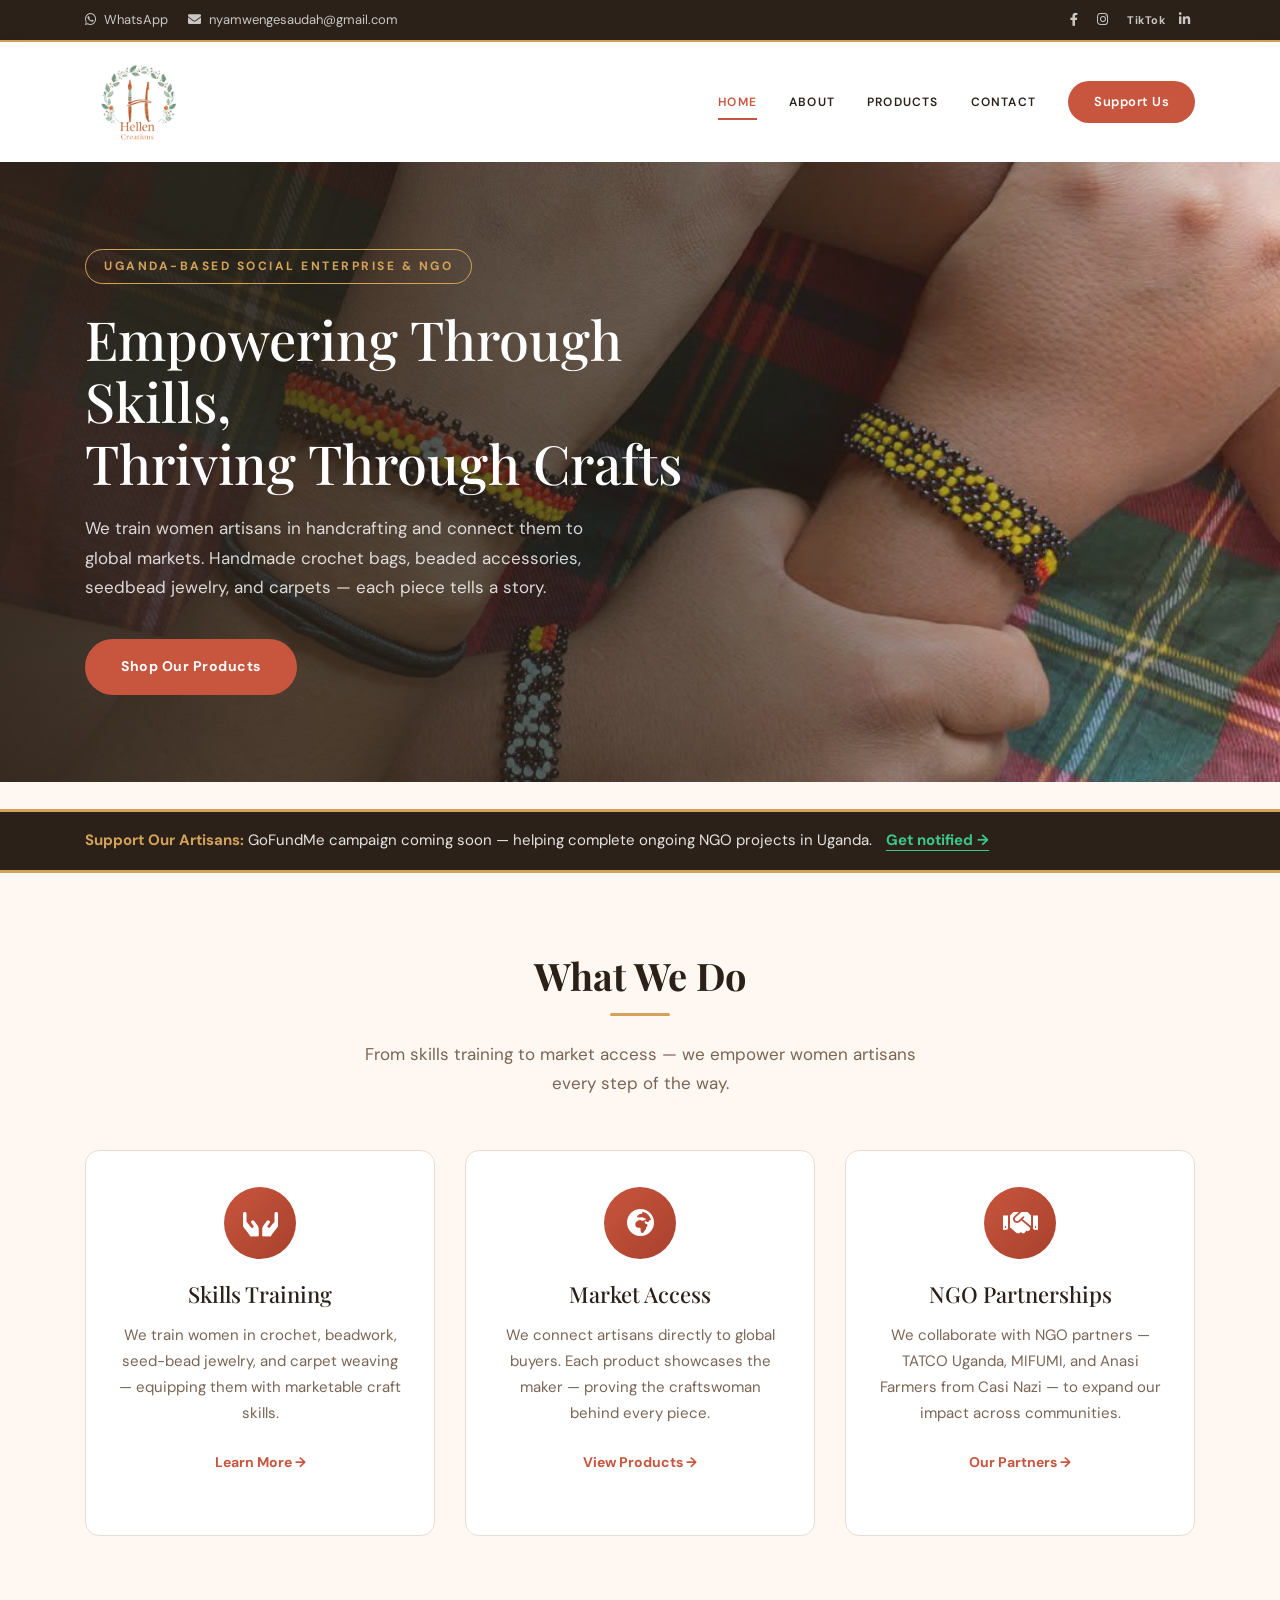
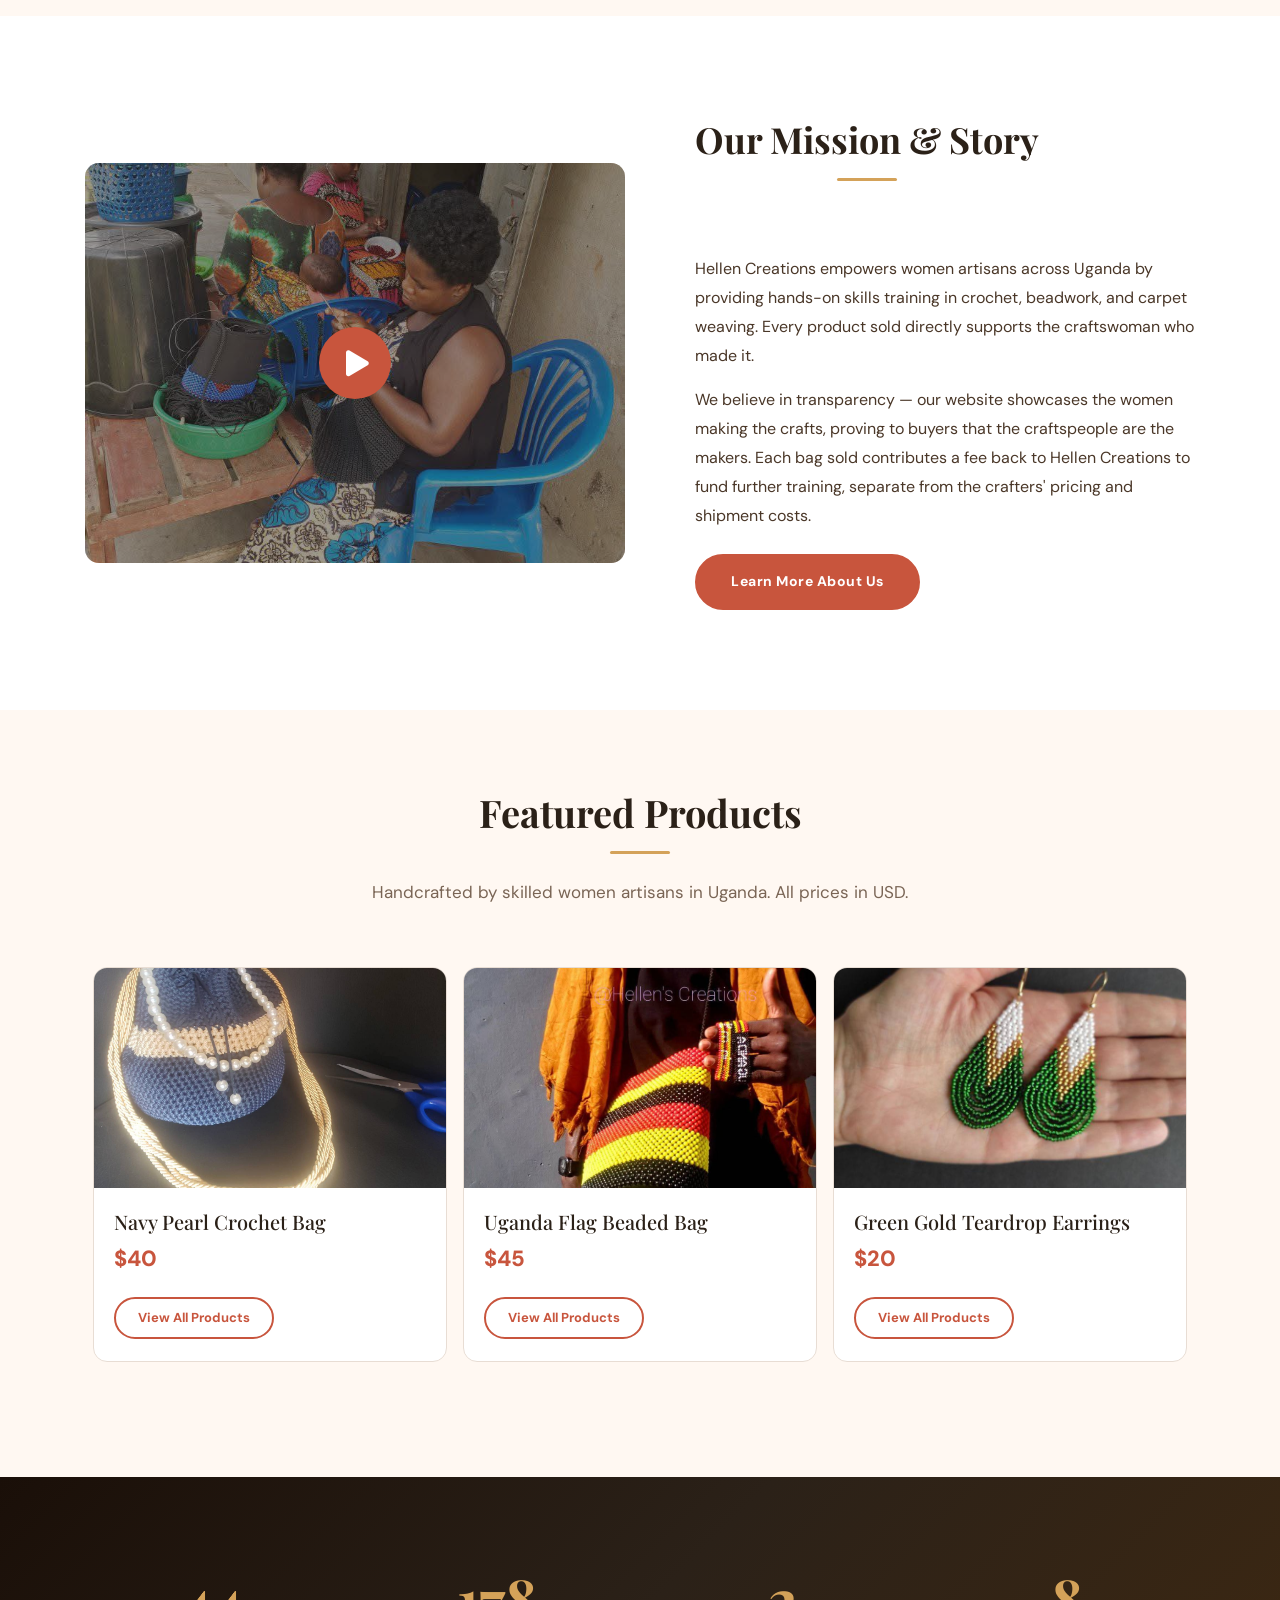
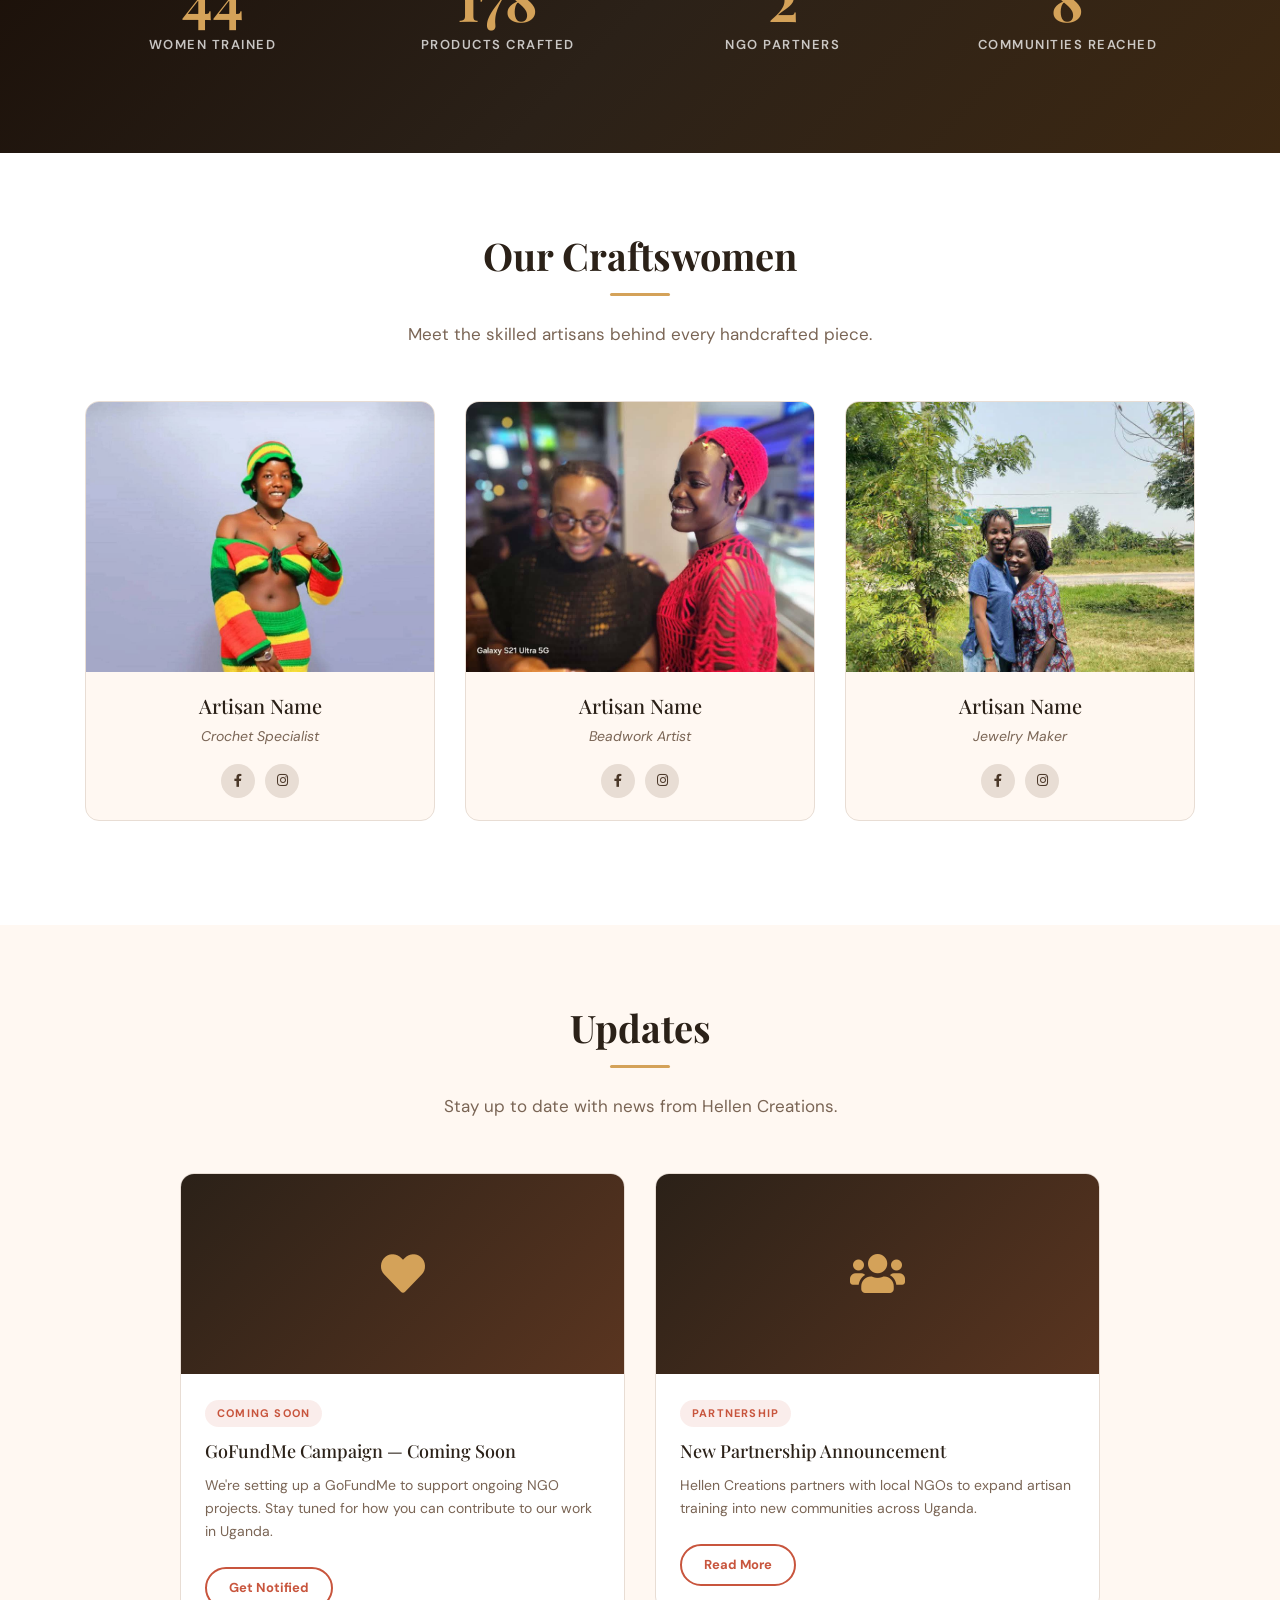
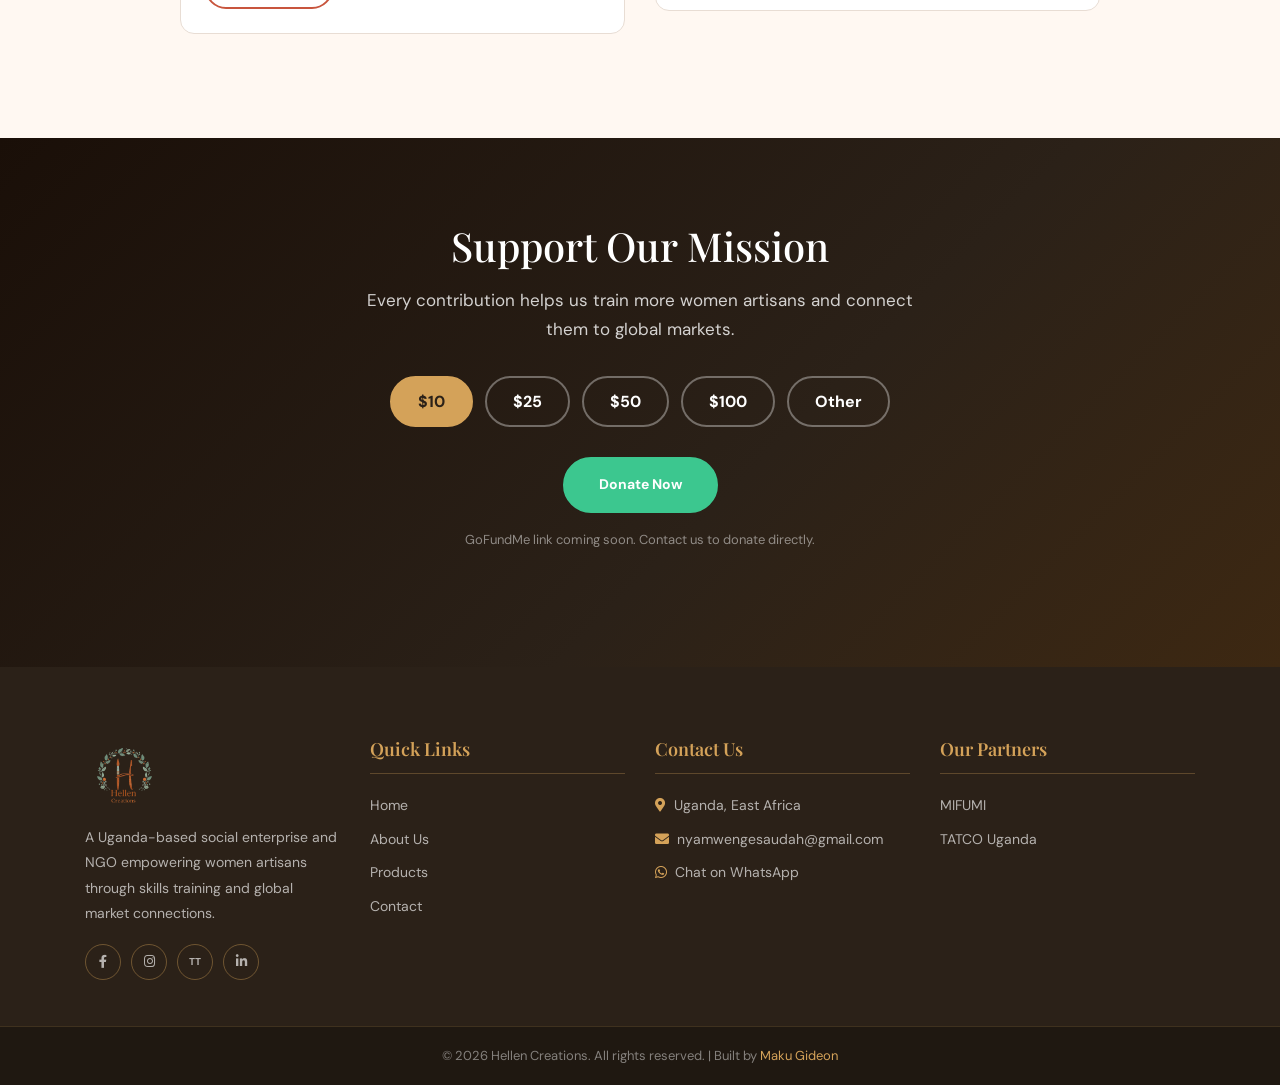
==== index.html @ 377a60d3 "Major products page overhaul: 55+ products, filter tabs, compact gallery - Products page rebuilt wit" ====
<!DOCTYPE html>
<html lang="en">
<head>
  <meta charset="UTF-8">
  <meta name="viewport" content="width=device-width, initial-scale=1.0">
  <title>Hellen Creations — Empowering Women Artisans in Uganda</title>
  <meta name="description" content="Hellen Creations is a Uganda-based social enterprise training women artisans in handcrafting and connecting them to global markets.">

  <!-- Google Fonts -->
  <link rel="preconnect" href="https://fonts.googleapis.com">
  <link rel="preconnect" href="https://fonts.gstatic.com" crossorigin>
  <link href="https://fonts.googleapis.com/css2?family=Playfair+Display:ital,wght@0,400;0,600;0,700;1,400;1,600&family=DM+Sans:opsz,wght@9..40,400;9..40,500;9..40,600;9..40,700&display=swap" rel="stylesheet">

  <!-- Bootstrap 4 -->
  <link rel="stylesheet" href="https://cdn.jsdelivr.net/npm/bootstrap@4.6.2/dist/css/bootstrap.min.css">

  <!-- Font Awesome 5 -->
  <link rel="stylesheet" href="https://cdnjs.cloudflare.com/ajax/libs/font-awesome/5.15.4/css/all.min.css">

  <!-- Owl Carousel 2 -->
  <link rel="stylesheet" href="https://cdnjs.cloudflare.com/ajax/libs/OwlCarousel2/2.3.4/assets/owl.carousel.min.css">
  <link rel="stylesheet" href="https://cdnjs.cloudflare.com/ajax/libs/OwlCarousel2/2.3.4/assets/owl.theme.default.min.css">

  <!-- Hellen Creations Overrides (load last) -->
  <link rel="stylesheet" href="css/hellen-overrides.css">
</head>
<body>

  <!-- ==================== TOP BAR ==================== -->
  <div class="top-bar">
    <div class="container">
      <div class="row align-items-center">
        <div class="col-md-7 d-flex align-items-center flex-wrap">
          <a href="https://wa.me/256700474721"><i class="fab fa-whatsapp"></i> WhatsApp</a>
          <a href="mailto:nyamwengesaudah@gmail.com"><i class="fas fa-envelope"></i> nyamwengesaudah@gmail.com</a>
        </div>
        <div class="col-md-5 text-right top-social d-none d-md-flex justify-content-end align-items-center">
          <a href="#" aria-label="Facebook"><i class="fab fa-facebook-f"></i></a>
          <a href="#" aria-label="Instagram"><i class="fab fa-instagram"></i></a>
          <a href="#" aria-label="TikTok" style="font-size:11px;font-weight:700;letter-spacing:0.5px;">TikTok</a>
          <a href="#" aria-label="LinkedIn"><i class="fab fa-linkedin-in"></i></a>
        </div>
      </div>
    </div>
  </div>

  <!-- ==================== NAVIGATION ==================== -->
  <nav class="navbar navbar-expand-lg main-nav" id="mainNav">
    <div class="container">
      <a class="navbar-brand" href="index.html">
        <img src="img/tp-logo-hc.png" alt="Hellen Creations"
             onerror="this.outerHTML='<span class=\'navbar-brand-text\'>Hellen Creations</span>'">
      </a>
      <button class="navbar-toggler" type="button" data-toggle="collapse" data-target="#navCollapse" aria-controls="navCollapse" aria-expanded="false" aria-label="Toggle navigation">
        <span class="navbar-toggler-icon"></span>
      </button>
      <div class="collapse navbar-collapse" id="navCollapse">
        <ul class="navbar-nav ml-auto">
          <li class="nav-item"><a class="nav-link active" href="index.html">Home</a></li>
          <li class="nav-item"><a class="nav-link" href="About.html">About</a></li>
          <li class="nav-item"><a class="nav-link" href="Cause.html">Products</a></li>
          <li class="nav-item"><a class="nav-link" href="contact.html">Contact</a></li>
        </ul>
        <a href="contact.html" class="btn-support ml-lg-3 mt-2 mt-lg-0">Support Us</a>
      </div>
    </div>
  </nav>
  <!-- / Navigation -->

  <!-- ==================== HERO SLIDER ==================== -->
  <section class="slider_area p-0">
    <div class="hero-owl owl-carousel">

      <!-- Slide 1 -->
      <div class="single-slider" style="background-image:url('img/kids.jpg');background-size:cover;background-position:center;">
        <div class="slider-overlay"></div>
        <div class="container" style="position:relative;z-index:2;">
          <div class="row">
            <div class="col-xl-8 col-lg-9">
              <div class="slider-content">
                <span class="slider-subtitle">Uganda-Based Social Enterprise &amp; NGO</span>
                <h3>Empowering Through Skills,<br>Thriving Through Crafts</h3>
                <p>We train women artisans in handcrafting and connect them to global markets. Handmade crochet bags, beaded accessories, seedbead jewelry, and carpets — each piece tells a story.</p>
                <a href="Cause.html" class="boxed-btn3">Shop Our Products</a>
              </div>
            </div>
          </div>
        </div>
      </div>

      <!-- Slide 2 -->
      <div class="single-slider" style="background-image:url('img/photo_50_2026-03-17_14-40-14.jpg');background-size:cover;background-position:center;">
        <div class="slider-overlay"></div>
        <div class="container">
          <div class="row">
            <div class="col-xl-8 col-lg-9">
              <div class="slider-content">
                <span class="slider-subtitle">Handcrafted in Uganda — Sold Worldwide</span>
                <h3>Every Piece Has<br>a Craftswoman Behind It</h3>
                <p>We believe in transparency — our platform showcases the women making the crafts, proving to buyers that the craftspeople are the real makers.</p>
                <a href="About.html" class="boxed-btn3">Our Story</a>
              </div>
            </div>
          </div>
        </div>
      </div>

    </div>
  </section>
  <!-- / Hero Slider -->

  <!-- ==================== GOFUNDME BANNER ==================== -->
  <div class="gofundme-banner">
    <div class="container">
      <div class="row align-items-center">
        <div class="col-12 text-center text-md-left">
          <p>
            <strong>Support Our Artisans:</strong>
            GoFundMe campaign coming soon — helping complete ongoing NGO projects in Uganda.
            <a href="contact.html">Get notified &rarr;</a>
          </p>
        </div>
      </div>
    </div>
  </div>
  <!-- / GoFundMe Banner -->

  <!-- ==================== WHAT WE DO ==================== -->
  <section class="reson_area">
    <div class="container">
      <div class="row justify-content-center">
        <div class="col-lg-7">
          <div class="section-title">
            <h2>What We Do</h2>
            <p>From skills training to market access — we empower women artisans every step of the way.</p>
          </div>
        </div>
      </div>
      <div class="row">

        <!-- Card 1 -->
        <div class="col-lg-4 col-md-6">
          <div class="single_reson">
            <div class="icon-wrap"><i class="fas fa-hands"></i></div>
            <h4>Skills Training</h4>
            <p>We train women in crochet, beadwork, seed-bead jewelry, and carpet weaving — equipping them with marketable craft skills.</p>
            <a href="About.html" class="learn-link">Learn More &rarr;</a>
          </div>
        </div>

        <!-- Card 2 -->
        <div class="col-lg-4 col-md-6">
          <div class="single_reson">
            <div class="icon-wrap"><i class="fas fa-globe-africa"></i></div>
            <h4>Market Access</h4>
            <p>We connect artisans directly to global buyers. Each product showcases the maker — proving the craftswoman behind every piece.</p>
            <a href="Cause.html" class="learn-link">View Products &rarr;</a>
          </div>
        </div>

        <!-- Card 3 -->
        <div class="col-lg-4 col-md-6">
          <div class="single_reson">
            <div class="icon-wrap"><i class="fas fa-handshake"></i></div>
            <h4>NGO Partnerships</h4>
            <p>We collaborate with NGO partners — TATCO Uganda, MIFUMI, and Anasi Farmers from Casi Nazi — to expand our impact across communities.</p>
            <a href="About.html#partners" class="learn-link">Our Partners &rarr;</a>
          </div>
        </div>

      </div>
    </div>
  </section>
  <!-- / What We Do -->

  <!-- ==================== OUR MISSION ==================== -->
  <section class="latest_activites_area">
    <div class="container">
      <div class="row align-items-center">
        <div class="col-lg-6">
          <div class="mission-video-thumb" style="background-image:url('img/photo_40_2026-03-17_14-40-14.jpg');background-size:cover;background-position:center;">
            <a href="#" class="play-btn-wrap" aria-label="Watch our story">
              <i class="fas fa-play" style="margin-left:4px;"></i>
            </a>
          </div>
        </div>
        <div class="col-lg-6">
          <div class="mission-content">
            <div class="section-title text-left" style="text-align:left !important;">
              <h2 style="text-align:left;">Our Mission &amp; Story</h2>
            </div>
            <p>Hellen Creations empowers women artisans across Uganda by providing hands-on skills training in crochet, beadwork, and carpet weaving. Every product sold directly supports the craftswoman who made it.</p>
            <p>We believe in transparency — our website showcases the women making the crafts, proving to buyers that the craftspeople are the makers. Each bag sold contributes a fee back to Hellen Creations to fund further training, separate from the crafters' pricing and shipment costs.</p>
            <a href="About.html" class="boxed-btn3 mt-2">Learn More About Us</a>
          </div>
        </div>
      </div>
    </div>
  </section>
  <!-- / Our Mission -->

  <!-- ==================== FEATURED PRODUCTS ==================== -->
  <section class="popular_causes_area">
    <div class="container">
      <div class="row justify-content-center">
        <div class="col-lg-7">
          <div class="section-title">
            <h2>Featured Products</h2>
            <p>Handcrafted by skilled women artisans in Uganda. All prices in USD.</p>
          </div>
        </div>
      </div>

      <div class="products-owl owl-carousel">

        <div class="cause_item">
          <img src="img/photo_55_2026-03-17_14-40-14.jpg" alt="Navy Pearl Crochet Bag" class="product-img">
          <div class="cause_text">
            <h4>Navy Pearl Crochet Bag</h4>
            <span class="product-price">$40</span>
            <a href="Cause.html" class="btn-inquire">View All Products</a>
          </div>
        </div>

        <div class="cause_item">
          <img src="img/photo_29_2026-03-17_14-40-14.jpg" alt="Uganda Flag Beaded Bag" class="product-img">
          <div class="cause_text">
            <h4>Uganda Flag Beaded Bag</h4>
            <span class="product-price">$45</span>
            <a href="Cause.html" class="btn-inquire">View All Products</a>
          </div>
        </div>

        <div class="cause_item">
          <img src="img/photo_2_2026-03-17_14-40-14.jpg" alt="Green Gold Earrings" class="product-img">
          <div class="cause_text">
            <h4>Green Gold Teardrop Earrings</h4>
            <span class="product-price">$20</span>
            <a href="Cause.html" class="btn-inquire">View All Products</a>
          </div>
        </div>

        <div class="cause_item">
          <img src="img/photo_13_2026-03-17_14-40-14.jpg" alt="Happy Place Heart Rug" class="product-img">
          <div class="cause_text">
            <h4>Heart "Happy Place" Rug</h4>
            <span class="product-price">$35</span>
            <a href="Cause.html" class="btn-inquire">View All Products</a>
          </div>
        </div>

        <div class="cause_item">
          <img src="img/photo_17_2026-03-17_14-40-14.jpg" alt="Tufted Mini Bags" class="product-img">
          <div class="cause_text">
            <h4>Tufted Mini Bags</h4>
            <span class="product-price">$30</span>
            <a href="Cause.html" class="btn-inquire">View All Products</a>
          </div>
        </div>

        <div class="cause_item">
          <img src="img/photo_76_2026-03-17_14-40-14.jpg" alt="LOVE Beaded Bracelet" class="product-img">
          <div class="cause_text">
            <h4>LOVE Beaded Bracelet</h4>
            <span class="product-price">$15</span>
            <a href="Cause.html" class="btn-inquire">View All Products</a>
          </div>
        </div>

        <div class="cause_item">
          <img src="img/photo_37_2026-03-17_14-40-14.jpg" alt="Turquoise Rope Necklace" class="product-img">
          <div class="cause_text">
            <h4>Turquoise Rope Necklace</h4>
            <span class="product-price">$25</span>
            <a href="Cause.html" class="btn-inquire">View All Products</a>
          </div>
        </div>

        <div class="cause_item">
          <img src="img/photo_50_2026-03-17_14-40-14.jpg" alt="Green Crown Beaded Tote" class="product-img">
          <div class="cause_text">
            <h4>Green Crown Beaded Tote</h4>
            <span class="product-price">$50</span>
            <a href="Cause.html" class="btn-inquire">View All Products</a>
          </div>
        </div>

        <div class="cause_item">
          <img src="img/photo_77_2026-03-17_14-40-14.jpg" alt="Mt Fuji Tufted Art" class="product-img">
          <div class="cause_text">
            <h4>Mt. Fuji Tufted Art</h4>
            <span class="product-price">$40</span>
            <a href="Cause.html" class="btn-inquire">View All Products</a>
          </div>
        </div>

        <div class="cause_item">
          <img src="img/photo_24_2026-03-17_14-40-14.jpg" alt="Rasta Crochet Outfit" class="product-img">
          <div class="cause_text">
            <h4>Rasta Crochet Outfit</h4>
            <span class="product-price">$60</span>
            <a href="Cause.html" class="btn-inquire">View All Products</a>
          </div>
        </div>

      </div>
    </div>
  </section>
  <!-- / Featured Products -->

  <!-- ==================== COUNTER ==================== -->
  <section class="counter_area p-0" style="padding:72px 0 !important;">
    <div class="container">
      <div class="row text-center">

        <div class="col-lg-3 col-md-6">
          <div class="single_counter">
            <span class="counter-number" data-count="50">0</span>
            <h4 class="counter-label">Women Trained</h4>
          </div>
        </div>

        <div class="col-lg-3 col-md-6">
          <div class="single_counter">
            <span class="counter-number" data-count="200">0</span>
            <h4 class="counter-label">Products Crafted</h4>
          </div>
        </div>

        <div class="col-lg-3 col-md-6">
          <div class="single_counter">
            <span class="counter-number" data-count="3">0</span>
            <h4 class="counter-label">NGO Partners</h4>
          </div>
        </div>

        <div class="col-lg-3 col-md-6">
          <div class="single_counter">
            <span class="counter-number" data-count="10">0</span>
            <h4 class="counter-label">Communities Reached</h4>
          </div>
        </div>

      </div>
    </div>
  </section>
  <!-- / Counter -->

  <!-- ==================== OUR CRAFTSWOMEN ==================== -->
  <section class="our_volunteer_area">
    <div class="container">
      <div class="row justify-content-center">
        <div class="col-lg-7">
          <div class="section-title">
            <h2>Our Craftswomen</h2>
            <p>Meet the skilled artisans behind every handcrafted piece.</p>
          </div>
        </div>
      </div>
      <div class="row">

        <div class="col-lg-4 col-md-6">
          <div class="single_volunteer">
            <img src="img/photo_45_2026-03-17_14-40-14.jpg" alt="Crochet Specialist">
            <div class="volunteer-info">
              <h4>Artisan Name</h4>
              <span>Crochet Specialist</span>
              <div class="volunteer-social">
                <a href="#" aria-label="Facebook"><i class="fab fa-facebook-f"></i></a>
                <a href="#" aria-label="Instagram"><i class="fab fa-instagram"></i></a>
              </div>
            </div>
          </div>
        </div>

        <div class="col-lg-4 col-md-6">
          <div class="single_volunteer">
            <img src="img/photo_30_2026-03-17_14-40-14.jpg" alt="Beadwork Artist">
            <div class="volunteer-info">
              <h4>Artisan Name</h4>
              <span>Beadwork Artist</span>
              <div class="volunteer-social">
                <a href="#" aria-label="Facebook"><i class="fab fa-facebook-f"></i></a>
                <a href="#" aria-label="Instagram"><i class="fab fa-instagram"></i></a>
              </div>
            </div>
          </div>
        </div>

        <div class="col-lg-4 col-md-6">
          <div class="single_volunteer">
            <img src="img/photo_60_2026-03-17_14-40-14.jpg" alt="Jewelry Maker">
            <div class="volunteer-info">
              <h4>Artisan Name</h4>
              <span>Jewelry Maker</span>
              <div class="volunteer-social">
                <a href="#" aria-label="Facebook"><i class="fab fa-facebook-f"></i></a>
                <a href="#" aria-label="Instagram"><i class="fab fa-instagram"></i></a>
              </div>
            </div>
          </div>
        </div>

      </div>
    </div>
  </section>
  <!-- / Our Craftswomen -->

  <!-- ==================== UPDATES ==================== -->
  <section class="news__area">
    <div class="container">
      <div class="row justify-content-center">
        <div class="col-lg-7">
          <div class="section-title">
            <h2>Updates</h2>
            <p>Stay up to date with news from Hellen Creations.</p>
          </div>
        </div>
      </div>
      <div class="row justify-content-center">

        <div class="col-lg-5 col-md-6">
          <div class="single_news">
            <div class="news-thumb">
              <i class="fas fa-heart"></i>
            </div>
            <div class="news-body">
              <span class="news-tag">Coming Soon</span>
              <h4>GoFundMe Campaign — Coming Soon</h4>
              <p>We're setting up a GoFundMe to support ongoing NGO projects. Stay tuned for how you can contribute to our work in Uganda.</p>
              <a href="contact.html" class="btn-inquire mt-2">Get Notified</a>
            </div>
          </div>
        </div>

        <div class="col-lg-5 col-md-6">
          <div class="single_news">
            <div class="news-thumb">
              <i class="fas fa-users"></i>
            </div>
            <div class="news-body">
              <span class="news-tag">Partnership</span>
              <h4>New Partnership Announcement</h4>
              <p>Hellen Creations partners with local NGOs to expand artisan training into new communities across Uganda.</p>
              <a href="About.html#partners" class="btn-inquire mt-2">Read More</a>
            </div>
          </div>
        </div>

      </div>
    </div>
  </section>
  <!-- / Updates -->

  <!-- ==================== DONATION ==================== -->
  <section class="make_donation_area">
    <div class="container">
      <h2>Support Our Mission</h2>
      <p>Every contribution helps us train more women artisans and connect them to global markets.</p>
      <div class="donation-amounts">
        <button class="donation-amt-btn active">$10</button>
        <button class="donation-amt-btn">$25</button>
        <button class="donation-amt-btn">$50</button>
        <button class="donation-amt-btn">$100</button>
        <button class="donation-amt-btn">Other</button>
      </div>
      <a href="contact.html" class="boxed-btn4">Donate Now</a>
      <p style="margin-top:16px;font-size:13px;opacity:0.6;">GoFundMe link coming soon. Contact us to donate directly.</p>
    </div>
  </section>
  <!-- / Donation -->

  <!-- ==================== FOOTER ==================== -->
  <footer class="footer_area">
    <div class="container">
      <div class="row">

        <!-- Col 1 -->
        <div class="col-lg-3 col-md-6 footer-widget">
          <a href="index.html">
            <img src="img/tp-logo-hc.png" alt="Hellen Creations" style="max-height:72px;"
                 onerror="this.outerHTML='<span style=\'font-family:Playfair Display,serif;font-size:20px;font-weight:700;color:#D4A259\'>Hellen Creations</span>'">
          </a>
          <p style="margin-top:14px;">A Uganda-based social enterprise and NGO empowering women artisans through skills training and global market connections.</p>
          <div class="footer-social">
            <a href="#" aria-label="Facebook"><i class="fab fa-facebook-f"></i></a>
            <a href="#" aria-label="Instagram"><i class="fab fa-instagram"></i></a>
            <a href="#" aria-label="TikTok" style="font-size:10px;font-weight:800;">TT</a>
            <a href="#" aria-label="LinkedIn"><i class="fab fa-linkedin-in"></i></a>
          </div>
        </div>

        <!-- Col 2 -->
        <div class="col-lg-3 col-md-6 footer-widget">
          <h4 class="footer-title">Quick Links</h4>
          <ul>
            <li><a href="index.html">Home</a></li>
            <li><a href="About.html">About Us</a></li>
            <li><a href="Cause.html">Products</a></li>
            <li><a href="contact.html">Contact</a></li>
          </ul>
        </div>

        <!-- Col 3 -->
        <div class="col-lg-3 col-md-6 footer-widget">
          <h4 class="footer-title">Contact Us</h4>
          <ul>
            <li><i class="fas fa-map-marker-alt" style="color:var(--hc-gold);margin-right:8px;"></i>Uganda, East Africa</li>
            <li>
              <a href="mailto:nyamwengesaudah@gmail.com">
                <i class="fas fa-envelope" style="color:var(--hc-gold);margin-right:8px;"></i>nyamwengesaudah@gmail.com
              </a>
            </li>
            <li>
              <a href="https://wa.me/256700474721">
                <i class="fab fa-whatsapp" style="color:var(--hc-gold);margin-right:8px;"></i>Chat on WhatsApp
              </a>
            </li>
          </ul>
        </div>

        <!-- Col 4 -->
        <div class="col-lg-3 col-md-6 footer-widget">
          <h4 class="footer-title">Our Partners</h4>
          <ul>
            <li><a href="https://mifumi.org/" target="_blank" rel="noopener noreferrer">MIFUMI</a></li>
            <li><a href="https://tatcoug.org/" target="_blank" rel="noopener noreferrer">TATCO Uganda</a></li>
          </ul>
        </div>

      </div>
    </div>
    <div class="footer-bottom">
      <div class="container">
        <p>&copy; 2026 Hellen Creations. All rights reserved. | Built by <a href="mailto:contact@makugideon.dev">Maku Gideon</a></p>
      </div>
    </div>
  </footer>
  <!-- / Footer -->

  <!-- ==================== SCRIPTS ==================== -->
  <script src="https://code.jquery.com/jquery-3.7.1.min.js"></script>
  <script src="https://cdn.jsdelivr.net/npm/bootstrap@4.6.2/dist/js/bootstrap.bundle.min.js"></script>
  <script src="https://cdnjs.cloudflare.com/ajax/libs/OwlCarousel2/2.3.4/owl.carousel.min.js"></script>
  <script src="js/main.js"></script>

</body>
</html>
---- css/hellen-overrides.css ----
/* =============================================
   HELLEN CREATIONS — CSS OVERRIDES
   hellencreations/css/hellen-overrides.css
   Load LAST in <head> after all other CSS
   ============================================= */

/* ============ CSS VARIABLES ============ */
:root {
  --hc-primary:      #C8553D;
  --hc-primary-dark: #A8412D;
  --hc-accent:       #3CC78F;
  --hc-dark:         #2B2118;
  --hc-light:        #FFF8F2;
  --hc-gold:         #D4A259;
  --hc-text:         #4A3728;
  --hc-text-light:   #7A6555;
  --hc-border:       #E8DDD4;
}

/* ============ BASE ============ */
*, *::before, *::after { box-sizing: border-box; }

body {
  font-family: 'DM Sans', sans-serif !important;
  color: var(--hc-text) !important;
  background-color: var(--hc-light) !important;
  font-size: 16px;
  line-height: 1.7;
}

h1, h2, h3, h4, h5, h6,
.h1, .h2, .h3, .h4, .h5, .h6 {
  font-family: 'Playfair Display', serif !important;
  color: var(--hc-dark) !important;
}

p { color: var(--hc-text) !important; }

a { transition: color 0.2s, background-color 0.2s; }

img { max-width: 100%; }

section { padding: 80px 0; }

/* ============ TOP BAR ============ */
.top-bar {
  background-color: var(--hc-dark) !important;
  border-bottom: 2px solid var(--hc-gold) !important;
  padding: 9px 0;
}

.top-bar a {
  color: rgba(255,255,255,0.75) !important;
  font-size: 13px;
  margin-right: 20px;
  text-decoration: none;
  font-family: 'DM Sans', sans-serif;
}

.top-bar a i { margin-right: 5px; }

.top-bar a:hover { color: var(--hc-gold) !important; }

.top-bar .top-social a {
  color: rgba(255,255,255,0.75) !important;
  font-size: 13px;
  margin-left: 14px;
  margin-right: 0;
}

.top-bar .top-social a:hover { color: var(--hc-gold) !important; }

/* ============ NAVIGATION ============ */
.main-nav {
  background-color: #fff !important;
  box-shadow: 0 2px 12px rgba(43,33,24,0.08) !important;
  padding: 0 !important;
}

.main-nav.sticky {
  position: fixed !important;
  top: 0; left: 0; right: 0;
  z-index: 1000;
  animation: slideDown 0.3s ease;
}

@keyframes slideDown {
  from { transform: translateY(-100%); opacity: 0; }
  to   { transform: translateY(0);     opacity: 1; }
}

.navbar-brand img {
  max-height: 110px;
  display: block;
  padding: 6px 0;
}

.navbar-brand-text {
  font-family: 'Playfair Display', serif !important;
  font-size: 22px;
  font-weight: 700;
  color: var(--hc-primary) !important;
  text-decoration: none;
}

.navbar-nav .nav-link {
  font-family: 'DM Sans', sans-serif !important;
  font-size: 12px !important;
  font-weight: 600 !important;
  letter-spacing: 1.2px !important;
  text-transform: uppercase !important;
  color: var(--hc-dark) !important;
  padding: 28px 16px !important;
  position: relative;
}

.navbar-nav .nav-link::after {
  content: '';
  position: absolute;
  bottom: 20px; left: 16px; right: 16px;
  height: 2px;
  background-color: var(--hc-primary);
  transform: scaleX(0);
  transition: transform 0.2s;
}

.navbar-nav .nav-link:hover,
.navbar-nav .nav-link.active {
  color: var(--hc-primary) !important;
}

.navbar-nav .nav-link:hover::after,
.navbar-nav .nav-link.active::after {
  transform: scaleX(1);
}

.btn-support {
  background-color: var(--hc-primary) !important;
  color: #fff !important;
  border-radius: 30px !important;
  padding: 10px 26px !important;
  font-family: 'DM Sans', sans-serif !important;
  font-weight: 600 !important;
  font-size: 13px !important;
  letter-spacing: 0.5px !important;
  border: none !important;
  text-decoration: none;
  display: inline-block;
  transition: background-color 0.2s, transform 0.2s !important;
}

.btn-support:hover {
  background-color: var(--hc-primary-dark) !important;
  color: #fff !important;
  transform: translateY(-1px);
}

.navbar-toggler {
  border-color: var(--hc-primary) !important;
  padding: 6px 10px;
}

.navbar-toggler-icon {
  background-image: url("data:image/svg+xml,%3csvg xmlns='http://www.w3.org/2000/svg' viewBox='0 0 30 30'%3e%3cpath stroke='%23C8553D' stroke-linecap='round' stroke-miterlimit='10' stroke-width='2' d='M4 7h22M4 15h22M4 23h22'/%3e%3c/svg%3e") !important;
}

/* ============ HERO SLIDER ============ */
.slider_area { position: relative; overflow: hidden; }

.single-slider {
  background: linear-gradient(135deg, #1a0f08 0%, #2B2118 40%, #4A2215 70%, #7A3520 100%);
  min-height: 620px;
  display: flex;
  align-items: center;
  position: relative;
  overflow: hidden;
}

.single-slider .slider-overlay {
  position: absolute; inset: 0;
  background: linear-gradient(
    to right,
    rgba(43,33,24,0.92) 0%,
    rgba(43,33,24,0.65) 55%,
    rgba(200,85,61,0.20) 100%
  );
}

.single-slider .slider-content {
  position: relative;
  z-index: 2;
  padding: 60px 0;
}

.slider-subtitle {
  display: inline-block;
  font-family: 'DM Sans', sans-serif !important;
  font-size: 12px;
  font-weight: 700;
  letter-spacing: 2.5px;
  text-transform: uppercase;
  color: var(--hc-gold) !important;
  border: 1px solid var(--hc-gold);
  padding: 6px 18px;
  border-radius: 30px;
  margin-bottom: 24px;
}

.slider-content h3 {
  font-family: 'Playfair Display', serif !important;
  font-size: 54px !important;
  line-height: 1.15 !important;
  color: #fff !important;
  margin-bottom: 20px !important;
  max-width: 620px;
}

.slider-content p {
  color: rgba(255,255,255,0.82) !important;
  font-size: 17px !important;
  max-width: 520px;
  margin-bottom: 36px;
  font-family: 'DM Sans', sans-serif !important;
  line-height: 1.75;
}

/* ============ BUTTONS ============ */
.boxed-btn3,
.btn-primary-hc {
  background-color: var(--hc-primary) !important;
  color: #fff !important;
  border: 2px solid var(--hc-primary) !important;
  border-radius: 30px !important;
  padding: 14px 34px !important;
  font-family: 'DM Sans', sans-serif !important;
  font-weight: 700 !important;
  font-size: 14px !important;
  letter-spacing: 0.5px;
  display: inline-block;
  text-decoration: none;
  transition: all 0.2s !important;
  cursor: pointer;
}

.boxed-btn3:hover,
.btn-primary-hc:hover {
  background-color: var(--hc-primary-dark) !important;
  border-color: var(--hc-primary-dark) !important;
  color: #fff !important;
  transform: translateY(-2px);
  box-shadow: 0 8px 24px rgba(200,85,61,0.35) !important;
}

.boxed-btn4,
.btn-accent-hc,
.btn-donate,
.btn-green {
  background-color: var(--hc-accent) !important;
  color: #fff !important;
  border: 2px solid var(--hc-accent) !important;
  border-radius: 30px !important;
  padding: 14px 34px !important;
  font-family: 'DM Sans', sans-serif !important;
  font-weight: 700 !important;
  font-size: 14px !important;
  display: inline-block;
  text-decoration: none;
  transition: all 0.2s !important;
  cursor: pointer;
}

.boxed-btn4:hover,
.btn-accent-hc:hover,
.btn-donate:hover,
.btn-green:hover {
  background-color: #2fa877 !important;
  border-color: #2fa877 !important;
  color: #fff !important;
  transform: translateY(-2px);
  box-shadow: 0 8px 24px rgba(60,199,143,0.30) !important;
}

/* ============ GOFUNDME BANNER ============ */
.gofundme-banner {
  background-color: var(--hc-dark) !important;
  border-top: 3px solid var(--hc-gold) !important;
  border-bottom: 3px solid var(--hc-gold) !important;
  padding: 16px 0;
}

.gofundme-banner p {
  color: rgba(255,255,255,0.88) !important;
  margin: 0;
  font-size: 15px;
}

.gofundme-banner strong { color: var(--hc-gold) !important; }

.gofundme-banner a {
  color: var(--hc-accent) !important;
  font-weight: 700;
  text-decoration: none;
  border-bottom: 1px solid var(--hc-accent);
  margin-left: 10px;
  white-space: nowrap;
}

.gofundme-banner a:hover {
  color: #fff !important;
  border-color: #fff;
}

/* ============ SECTION TITLES ============ */
.section-title {
  text-align: center;
  margin-bottom: 52px;
}

.section-title h2 {
  font-family: 'Playfair Display', serif !important;
  font-size: 38px !important;
  font-weight: 700 !important;
  color: var(--hc-dark) !important;
  position: relative;
  display: inline-block;
  padding-bottom: 18px;
}

.section-title h2::after {
  content: '';
  position: absolute;
  bottom: 0;
  left: 50%;
  transform: translateX(-50%);
  width: 60px;
  height: 3px;
  background-color: var(--hc-gold);
  border-radius: 2px;
}

.section-title p {
  color: var(--hc-text-light) !important;
  font-size: 17px;
  max-width: 580px;
  margin: 16px auto 0;
}

/* ============ WHAT WE DO / RESON AREA ============ */
.reson_area {
  background-color: var(--hc-light) !important;
}

.single_reson {
  background: #fff !important;
  border: 1px solid var(--hc-border) !important;
  border-radius: 14px !important;
  padding: 36px 28px !important;
  text-align: center;
  transition: transform 0.25s, box-shadow 0.25s !important;
  height: 100%;
  margin-bottom: 24px;
}

.single_reson:hover {
  transform: translateY(-4px) !important;
  box-shadow: 0 14px 36px rgba(43,33,24,0.12) !important;
}

.single_reson .icon-wrap {
  width: 72px; height: 72px;
  background: linear-gradient(135deg, var(--hc-primary), var(--hc-primary-dark));
  border-radius: 50%;
  display: flex; align-items: center; justify-content: center;
  margin: 0 auto 22px;
}

.single_reson .icon-wrap i {
  color: #fff !important;
  font-size: 28px;
}

.single_reson h4 { font-size: 22px !important; margin-bottom: 14px !important; }

.single_reson p {
  font-size: 15px !important;
  color: var(--hc-text-light) !important;
  line-height: 1.75;
}

.single_reson a.learn-link {
  color: var(--hc-primary) !important;
  font-weight: 700;
  font-size: 14px;
  text-decoration: none;
  border-bottom: 1px solid transparent;
  transition: border-color 0.2s;
  display: inline-block;
  margin-top: 8px;
}

.single_reson a.learn-link:hover { border-color: var(--hc-primary); }

/* ============ MISSION / LATEST ACTIVITIES ============ */
.latest_activites_area {
  background-color: #fff;
}

.mission-video-thumb {
  background: linear-gradient(135deg, var(--hc-dark) 0%, #5A3520 100%);
  height: 400px;
  display: flex; align-items: center; justify-content: center;
  border-radius: 14px;
  position: relative;
  overflow: hidden;
}

.mission-video-thumb::before {
  content: '';
  position: absolute; inset: 0;
  background-color: rgba(43,33,24,0.45);
  z-index: 0;
}

.play-btn-wrap {
  width: 72px; height: 72px;
  background-color: var(--hc-primary);
  border-radius: 50%;
  display: flex; align-items: center; justify-content: center;
  color: #fff;
  font-size: 26px;
  cursor: pointer;
  position: relative; z-index: 1;
  transition: transform 0.2s, background-color 0.2s;
  text-decoration: none;
}

.play-btn-wrap:hover {
  background-color: var(--hc-primary-dark);
  transform: scale(1.08);
  color: #fff !important;
}

.mission-content { padding: 20px 0 20px 40px; }

.mission-content h2 {
  font-size: 36px !important;
  margin-bottom: 22px !important;
  line-height: 1.3 !important;
}

.mission-content p {
  font-size: 16px !important;
  color: var(--hc-text) !important;
  margin-bottom: 16px;
  line-height: 1.8;
}

/* ============ FEATURED PRODUCTS / POPULAR CAUSES ============ */
.popular_causes_area { background-color: var(--hc-light) !important; }

.cause_item {
  background: #fff !important;
  border: 1px solid var(--hc-border) !important;
  border-radius: 14px !important;
  overflow: hidden;
  transition: transform 0.25s, box-shadow 0.25s !important;
  margin: 8px;
}

.cause_item:hover {
  transform: translateY(-4px) !important;
  box-shadow: 0 14px 36px rgba(43,33,24,0.12) !important;
}

.cause_item img,
.product-img {
  width: 100%;
  height: 220px;
  object-fit: cover;
  display: block;
}

.cause_text { padding: 22px 20px !important; }

.cause_text h4 { font-size: 20px !important; margin-bottom: 6px !important; }

.product-price {
  display: block;
  font-family: 'DM Sans', sans-serif !important;
  font-size: 22px !important;
  font-weight: 800 !important;
  color: var(--hc-primary) !important;
  margin-bottom: 10px;
}

.cause_text p {
  font-size: 14px !important;
  color: var(--hc-text-light) !important;
  line-height: 1.65;
}

.btn-inquire {
  display: inline-block;
  background-color: transparent !important;
  color: var(--hc-primary) !important;
  border: 2px solid var(--hc-primary) !important;
  border-radius: 30px !important;
  padding: 8px 22px !important;
  font-family: 'DM Sans', sans-serif !important;
  font-weight: 700 !important;
  font-size: 13px !important;
  text-decoration: none;
  transition: all 0.2s !important;
  margin-top: 10px;
}

.btn-inquire:hover {
  background-color: var(--hc-primary) !important;
  color: #fff !important;
}

/* Hide Charifit progress bars */
.causes_progress, .progress { display: none !important; }
.raised_wrap { display: none !important; }

/* ============ COUNTER SECTION ============ */
.counter_area {
  background: linear-gradient(135deg, #1a0f08 0%, var(--hc-dark) 50%, #3D2812 100%) !important;
  padding: 72px 0;
}

.single_counter { text-align: center; padding: 20px; }

.single_counter .counter-number {
  font-family: 'Playfair Display', serif !important;
  font-size: 58px !important;
  font-weight: 700 !important;
  color: var(--hc-gold) !important;
  line-height: 1;
  display: block;
}

.single_counter h4,
.single_counter .counter-label {
  font-family: 'DM Sans', sans-serif !important;
  font-size: 13px !important;
  color: rgba(255,255,255,0.75) !important;
  text-transform: uppercase;
  letter-spacing: 1.5px;
  margin-top: 10px;
  font-weight: 600 !important;
}

/* ============ CRAFTSWOMEN / VOLUNTEERS ============ */
.our_volunteer_area { background-color: #fff; }

.single_volunteer {
  background: var(--hc-light) !important;
  border: 1px solid var(--hc-border) !important;
  border-radius: 14px !important;
  overflow: hidden;
  text-align: center;
  transition: transform 0.25s, box-shadow 0.25s !important;
  margin-bottom: 24px;
}

.single_volunteer:hover {
  transform: translateY(-4px) !important;
  box-shadow: 0 14px 36px rgba(43,33,24,0.12) !important;
}

.single_volunteer img {
  width: 100%; height: 270px; object-fit: cover; object-position: top center;
}

.volunteer-info { padding: 22px; }

.volunteer-info h4 { font-size: 20px !important; margin-bottom: 4px !important; }

.volunteer-info span {
  font-size: 14px;
  color: var(--hc-text-light) !important;
  font-style: italic;
}

.volunteer-social {
  display: flex; justify-content: center; gap: 10px;
  margin-top: 14px;
}

.volunteer-social a {
  width: 34px; height: 34px;
  background-color: var(--hc-border);
  border-radius: 50%;
  display: flex; align-items: center; justify-content: center;
  color: var(--hc-text) !important;
  font-size: 13px; text-decoration: none;
  transition: all 0.2s;
}

.volunteer-social a:hover {
  background-color: var(--hc-primary);
  color: #fff !important;
}

/* ============ UPDATES / NEWS ============ */
.news__area { background-color: var(--hc-light) !important; }

.single_news {
  background: #fff !important;
  border: 1px solid var(--hc-border) !important;
  border-radius: 14px !important;
  overflow: hidden;
  transition: transform 0.25s, box-shadow 0.25s !important;
  margin-bottom: 24px;
}

.single_news:hover {
  transform: translateY(-4px) !important;
  box-shadow: 0 14px 36px rgba(43,33,24,0.12) !important;
}

.news-thumb {
  background: linear-gradient(135deg, var(--hc-dark), #5A3520);
  height: 200px;
  display: flex; align-items: center; justify-content: center;
  color: var(--hc-gold); font-size: 44px;
}

.news-body { padding: 24px; }

.news-tag {
  display: inline-block;
  background-color: rgba(200,85,61,0.10);
  color: var(--hc-primary) !important;
  font-size: 11px; font-weight: 700;
  letter-spacing: 1.2px;
  text-transform: uppercase;
  padding: 4px 12px;
  border-radius: 30px;
  margin-bottom: 12px;
}

.news-body h4 { font-size: 18px !important; margin-bottom: 10px !important; line-height: 1.4 !important; }

.news-body p { font-size: 14px !important; color: var(--hc-text-light) !important; line-height: 1.65; }

/* ============ DONATION SECTION ============ */
.make_donation_area {
  background: linear-gradient(135deg, #1a0f08 0%, var(--hc-dark) 60%, #3D2812 100%) !important;
  padding: 84px 0;
  text-align: center;
}

.make_donation_area h2 {
  color: #fff !important;
  font-size: 40px !important;
  margin-bottom: 16px !important;
}

.make_donation_area > .container > p {
  color: rgba(255,255,255,0.80) !important;
  font-size: 17px;
  max-width: 560px;
  margin: 0 auto 32px;
}

.donation-amounts {
  display: flex; justify-content: center; flex-wrap: wrap;
  gap: 12px; margin-bottom: 30px;
}

.donation-amt-btn {
  background: transparent;
  border: 2px solid rgba(255,255,255,0.35);
  color: #fff;
  border-radius: 30px;
  padding: 10px 26px;
  font-family: 'DM Sans', sans-serif;
  font-weight: 700; font-size: 16px;
  cursor: pointer;
  transition: all 0.2s;
}

.donation-amt-btn:hover,
.donation-amt-btn.active {
  background-color: var(--hc-gold);
  border-color: var(--hc-gold);
  color: var(--hc-dark);
}

/* ============ BREADCRUMB ============ */
.breadcam_area {
  background: linear-gradient(135deg, #1a0f08 0%, #2B2118 40%, #7A3520 100%) !important;
  padding: 90px 0 60px !important;
  text-align: center;
  position: relative;
}

.breadcam_area::before {
  content: '';
  position: absolute; inset: 0;
  background: rgba(43,33,24,0.55);
}

.breadcam_area .container { position: relative; z-index: 1; }

.breadcam_area h2 {
  color: #fff !important;
  font-size: 44px !important;
  margin-bottom: 12px !important;
}

.breadcam_area .breadcrumb {
  background: transparent !important;
  justify-content: center;
  margin: 0; padding: 0;
}

.breadcam_area .breadcrumb-item,
.breadcam_area .breadcrumb-item a {
  color: rgba(255,255,255,0.70) !important;
  font-size: 14px;
  text-decoration: none;
}

.breadcam_area .breadcrumb-item a:hover { color: var(--hc-gold) !important; }

.breadcam_area .breadcrumb-item.active { color: var(--hc-gold) !important; }

.breadcam_area .breadcrumb-item + .breadcrumb-item::before {
  color: rgba(255,255,255,0.40) !important;
}

/* ============ FOOTER ============ */
.footer_area {
  background-color: var(--hc-dark) !important;
  padding-top: 72px !important;
  padding-bottom: 0 !important;
}

.footer-widget { margin-bottom: 36px; }

.footer-title {
  font-family: 'Playfair Display', serif !important;
  color: var(--hc-gold) !important;
  font-size: 18px !important;
  font-weight: 600 !important;
  margin-bottom: 20px !important;
  padding-bottom: 12px !important;
  border-bottom: 1px solid rgba(212,162,89,0.3) !important;
}

.footer-widget p {
  color: rgba(255,255,255,0.65) !important;
  font-size: 14px; line-height: 1.8;
}

.footer-widget ul {
  list-style: none; padding: 0; margin: 0;
}

.footer-widget ul li {
  margin-bottom: 10px;
  color: rgba(255,255,255,0.65);
  font-size: 14px;
}

.footer-widget ul li a {
  color: rgba(255,255,255,0.65) !important;
  font-size: 14px;
  text-decoration: none;
  transition: color 0.2s, padding-left 0.2s;
}

.footer-widget ul li a:hover {
  color: var(--hc-gold) !important;
  padding-left: 5px;
}

.footer-social {
  display: flex; gap: 10px;
  margin-top: 18px; flex-wrap: wrap;
}

.footer-social a {
  width: 36px; height: 36px;
  border: 1px solid rgba(212,162,89,0.4) !important;
  border-radius: 50%;
  display: flex; align-items: center; justify-content: center;
  color: rgba(255,255,255,0.65) !important;
  font-size: 13px; text-decoration: none;
  transition: all 0.2s;
}

.footer-social a:hover {
  background-color: var(--hc-gold) !important;
  border-color: var(--hc-gold) !important;
  color: var(--hc-dark) !important;
}

.footer-bottom {
  background-color: rgba(0,0,0,0.28) !important;
  padding: 18px 0;
  margin-top: 10px;
  border-top: 1px solid rgba(212,162,89,0.18);
}

.footer-bottom p {
  color: rgba(255,255,255,0.45) !important;
  font-size: 13px; margin: 0; text-align: center;
}

.footer-bottom a { color: var(--hc-gold) !important; text-decoration: none; }
.footer-bottom a:hover { color: #fff !important; }

/* ============ ABOUT — MISSION HIGHLIGHT ============ */
.mission-highlight {
  background-color: var(--hc-dark);
  padding: 72px 0;
  text-align: center;
  position: relative;
  overflow: hidden;
}

.mission-highlight::before {
  content: '';
  position: absolute;
  width: 320px; height: 320px;
  border-radius: 50%;
  background: rgba(212,162,89,0.07);
  top: -100px; right: -80px;
}

.mission-highlight::after {
  content: '';
  position: absolute;
  width: 220px; height: 220px;
  border-radius: 50%;
  background: rgba(200,85,61,0.08);
  bottom: -60px; left: -60px;
}

.mission-quote {
  font-family: 'Playfair Display', serif !important;
  font-style: italic !important;
  font-size: 34px !important;
  line-height: 1.45 !important;
  color: #fff !important;
  max-width: 720px;
  margin: 0 auto 26px;
  position: relative; z-index: 1;
}

.gold-divider {
  width: 80px; height: 3px;
  background-color: var(--hc-gold);
  border-radius: 2px;
  margin: 0 auto 26px;
  position: relative; z-index: 1;
}

.mission-highlight .mission-body {
  color: rgba(255,255,255,0.80) !important;
  font-size: 17px;
  max-width: 640px;
  margin: 0 auto;
  line-height: 1.8;
  position: relative; z-index: 1;
}

/* ============ ABOUT — OUR STORY ============ */
.our-story-area { background-color: #fff; }

.story-content p {
  font-size: 16px !important;
  color: var(--hc-text) !important;
  line-height: 1.85;
  margin-bottom: 16px;
}

.story-highlight {
  background: var(--hc-light);
  border-left: 4px solid var(--hc-gold);
  padding: 20px 24px;
  border-radius: 0 10px 10px 0;
  margin: 24px 0;
}

.story-highlight p {
  font-style: italic;
  color: var(--hc-text) !important;
  margin: 0;
}

/* ============ ABOUT — PARTNER CARDS ============ */
.partners_area { background-color: var(--hc-light) !important; }

.partner-card {
  background: #fff !important;
  border: 1px solid var(--hc-border) !important;
  border-radius: 14px !important;
  padding: 36px 26px !important;
  text-align: center;
  transition: transform 0.25s, box-shadow 0.25s !important;
  height: 100%;
  margin-bottom: 24px;
}

.partner-card:hover {
  transform: translateY(-4px) !important;
  box-shadow: 0 14px 36px rgba(43,33,24,0.12) !important;
}

.partner-logo {
  max-height: 80px;
  max-width: 180px;
  width: auto;
  object-fit: contain;
  margin: 0 auto 18px;
  display: block;
  filter: grayscale(20%);
  transition: filter 0.2s;
}

.partner-card:hover .partner-logo { filter: none; }

.partner-card h4 { font-size: 20px !important; margin-bottom: 12px !important; }

.partner-card p {
  color: var(--hc-text-light) !important;
  font-size: 15px !important;
  line-height: 1.7;
}

/* ============ CUSTOM ORDER BANNER ============ */
.custom-order-banner {
  background: linear-gradient(135deg, #1a0f08 0%, var(--hc-dark) 50%, #3D2812 100%);
  padding: 72px 0;
  text-align: center;
  position: relative;
  overflow: hidden;
}

.custom-order-banner::before {
  content: '';
  position: absolute;
  width: 420px; height: 420px;
  border-radius: 50%;
  border: 2px solid rgba(212,162,89,0.14);
  top: -120px; left: -100px;
}

.custom-order-banner::after {
  content: '';
  position: absolute;
  width: 280px; height: 280px;
  border-radius: 50%;
  border: 2px solid rgba(200,85,61,0.12);
  bottom: -80px; right: -80px;
}

.custom-order-banner h2 {
  color: #fff !important;
  font-size: 38px !important;
  margin-bottom: 18px !important;
  position: relative; z-index: 1;
}

.custom-order-banner p {
  color: rgba(255,255,255,0.80) !important;
  font-size: 16px;
  max-width: 580px;
  margin: 0 auto 30px;
  line-height: 1.8;
  position: relative; z-index: 1;
}

.custom-order-banner .boxed-btn4 { position: relative; z-index: 1; }

/* ============ PRODUCTS PAGE — PRODUCT GRID ============ */
.products-area { background-color: var(--hc-light) !important; }

/* Filter tabs */
.product-filters {
  display: flex; justify-content: center; flex-wrap: wrap;
  gap: 8px; margin-bottom: 36px;
}

.filter-btn {
  background: #fff;
  border: 2px solid var(--hc-border);
  border-radius: 30px;
  padding: 8px 22px;
  font-family: 'DM Sans', sans-serif;
  font-size: 13px; font-weight: 600;
  color: var(--hc-text);
  cursor: pointer;
  transition: all 0.2s;
}

.filter-btn:hover,
.filter-btn.active {
  background-color: var(--hc-primary);
  border-color: var(--hc-primary);
  color: #fff;
}

/* Compact gallery cards */
.product-card {
  background: #fff !important;
  border: 1px solid var(--hc-border) !important;
  border-radius: 10px !important;
  overflow: hidden;
  transition: transform 0.3s, box-shadow 0.3s !important;
  margin-bottom: 20px;
  height: calc(100% - 20px);
  position: relative;
}

.product-card:hover {
  transform: translateY(-6px) !important;
  box-shadow: 0 16px 40px rgba(43,33,24,0.15) !important;
}

.product-card .product-img {
  width: 100%; height: 200px;
  object-fit: cover; display: block;
  transition: transform 0.4s;
}

.product-card:hover .product-img {
  transform: scale(1.05);
}

.product-card .img-wrap {
  overflow: hidden;
  position: relative;
}

.product-card .img-wrap .product-badge {
  position: absolute;
  top: 10px; left: 10px;
  background-color: var(--hc-primary);
  color: #fff;
  font-size: 11px; font-weight: 700;
  padding: 3px 10px;
  border-radius: 20px;
  z-index: 2;
  letter-spacing: 0.5px;
}

.product-card .product-body {
  padding: 14px 16px 16px;
}

.product-card .product-body h4 {
  font-size: 16px !important;
  margin-bottom: 4px !important;
  line-height: 1.3 !important;
}

.product-card .product-body .product-price {
  font-size: 17px !important;
  margin-bottom: 6px;
}

.product-card .product-body p {
  font-size: 13px !important;
  color: var(--hc-text-light) !important;
  line-height: 1.55; margin-bottom: 0;
  display: -webkit-box;
  -webkit-line-clamp: 2;
  -webkit-box-orient: vertical;
  overflow: hidden;
}

.product-card .btn-inquire {
  padding: 6px 18px !important;
  font-size: 12px !important;
  margin-top: 8px;
}

/* 4 columns on desktop for compact grid */
.products-grid .col-product {
  flex: 0 0 25%; max-width: 25%;
  padding: 0 10px;
}

@media (max-width: 991px) {
  .products-grid .col-product { flex: 0 0 33.333%; max-width: 33.333%; }
}

@media (max-width: 767px) {
  .products-grid .col-product { flex: 0 0 50%; max-width: 50%; }
  .product-card .product-img { height: 160px; }
}

@media (max-width: 480px) {
  .products-grid .col-product { flex: 0 0 50%; max-width: 50%; padding: 0 6px; }
  .product-card .product-body { padding: 10px 12px 12px; }
  .product-card .product-body h4 { font-size: 14px !important; }
}

/* ============ HOW TO ORDER ============ */
.how-to-order { background-color: #fff; }

.order-step { text-align: center; padding: 28px 20px; }

.step-number {
  width: 52px; height: 52px;
  background: linear-gradient(135deg, var(--hc-primary), var(--hc-primary-dark));
  border-radius: 50%;
  display: flex; align-items: center; justify-content: center;
  margin: 0 auto 18px;
  color: #fff;
  font-family: 'Playfair Display', serif;
  font-size: 22px; font-weight: 700;
}

.order-step h4 { font-size: 20px !important; margin-bottom: 10px !important; }

.order-step p { color: var(--hc-text-light) !important; font-size: 15px !important; }

/* ============ CONTACT PAGE ============ */
.contact_area { background-color: var(--hc-light) !important; }

.whatsapp-cta-block {
  background: linear-gradient(135deg, #128C7E, #25D366);
  border-radius: 14px;
  padding: 32px 28px;
  text-align: center;
  margin-bottom: 36px;
}

.whatsapp-cta-block h4 { color: #fff !important; font-size: 22px !important; margin-bottom: 8px !important; }

.whatsapp-cta-block p { color: rgba(255,255,255,0.85) !important; margin-bottom: 18px; }

.btn-whatsapp {
  display: inline-block;
  background-color: #fff !important;
  color: #128C7E !important;
  border-radius: 30px !important;
  padding: 12px 32px !important;
  font-weight: 800 !important;
  font-size: 15px !important;
  text-decoration: none;
  transition: transform 0.2s, box-shadow 0.2s;
}

.btn-whatsapp i { margin-right: 8px; }

.btn-whatsapp:hover {
  transform: translateY(-2px);
  box-shadow: 0 8px 20px rgba(0,0,0,0.15);
  color: #128C7E !important;
}

.contact-form-wrap {
  background: #fff;
  border: 1px solid var(--hc-border);
  border-radius: 14px;
  padding: 36px;
}

.contact-form-wrap h3 {
  font-size: 26px !important;
  margin-bottom: 24px !important;
}

.contact-form-wrap .form-group label {
  font-weight: 600; font-size: 14px;
  color: var(--hc-text) !important;
  margin-bottom: 6px;
}

.contact-form-wrap .form-control {
  border: 1px solid var(--hc-border) !important;
  border-radius: 8px !important;
  padding: 12px 16px !important;
  font-family: 'DM Sans', sans-serif !important;
  font-size: 15px !important;
  color: var(--hc-text) !important;
  background-color: var(--hc-light) !important;
  transition: border-color 0.2s, box-shadow 0.2s;
}

.contact-form-wrap .form-control:focus {
  border-color: var(--hc-primary) !important;
  box-shadow: 0 0 0 3px rgba(200,85,61,0.12) !important;
  background-color: #fff !important;
  outline: none;
}

.contact-info-wrap {
  background: #fff;
  border: 1px solid var(--hc-border);
  border-radius: 14px;
  padding: 34px;
}

.contact-info-wrap h3 {
  font-size: 24px !important;
  margin-bottom: 24px !important;
}

.contact-info-item {
  display: flex; align-items: flex-start; gap: 16px;
  margin-bottom: 24px;
}

.contact-info-icon {
  width: 46px; height: 46px;
  background-color: rgba(200,85,61,0.10);
  border-radius: 50%;
  display: flex; align-items: center; justify-content: center;
  flex-shrink: 0;
}

.contact-info-icon i { color: var(--hc-primary) !important; font-size: 18px; }

.contact-info-text h5 { font-size: 15px !important; margin-bottom: 3px !important; }

.contact-info-text p,
.contact-info-text a {
  color: var(--hc-text-light) !important;
  font-size: 14px; margin: 0;
  text-decoration: none; line-height: 1.6;
}

.contact-info-text a:hover { color: var(--hc-primary) !important; }

.contact-social-block { margin-top: 28px; padding-top: 24px; border-top: 1px solid var(--hc-border); }

.contact-social-block h5 { font-size: 16px !important; margin-bottom: 14px !important; }

.contact-social-icons { display: flex; gap: 10px; flex-wrap: wrap; }

.contact-social-icons a {
  width: 40px; height: 40px;
  border: 1px solid var(--hc-border);
  border-radius: 50%;
  display: flex; align-items: center; justify-content: center;
  color: var(--hc-text) !important;
  font-size: 15px; text-decoration: none;
  transition: all 0.2s;
}

.contact-social-icons a:hover {
  background-color: var(--hc-primary);
  border-color: var(--hc-primary);
  color: #fff !important;
}

/* ============ OWL CAROUSEL ============ */
.owl-dots .owl-dot span {
  background-color: var(--hc-border) !important;
  transition: background-color 0.2s;
}

.owl-dots .owl-dot.active span,
.owl-dots .owl-dot:hover span {
  background-color: var(--hc-primary) !important;
}

/* ============ RESPONSIVE ============ */
@media (max-width: 991px) {
  .slider-content h3  { font-size: 36px !important; }
  .slider-content p   { font-size: 15px !important; }
  .section-title h2   { font-size: 30px !important; }
  .mission-content    { padding: 30px 0 0; }
  .mission-quote      { font-size: 26px !important; }
  .make_donation_area h2,
  .custom-order-banner h2 { font-size: 30px !important; }
  .navbar-nav .nav-link { padding: 10px 14px !important; }
  .navbar-nav .nav-link::after { display: none; }
}

@media (max-width: 767px) {
  section { padding: 56px 0; }
  .single-slider { min-height: 500px; }
  .slider-content h3 { font-size: 28px !important; }
  .section-title h2  { font-size: 26px !important; }
  .single_counter .counter-number { font-size: 44px !important; }
  .mission-quote { font-size: 22px !important; }
  .top-bar .top-social { display: none !important; }
  .contact-form-wrap,
  .contact-info-wrap { padding: 24px; }
}

@media (max-width: 576px) {
  .breadcam_area h2 { font-size: 32px !important; }
  .gofundme-banner p { font-size: 13px; }
}
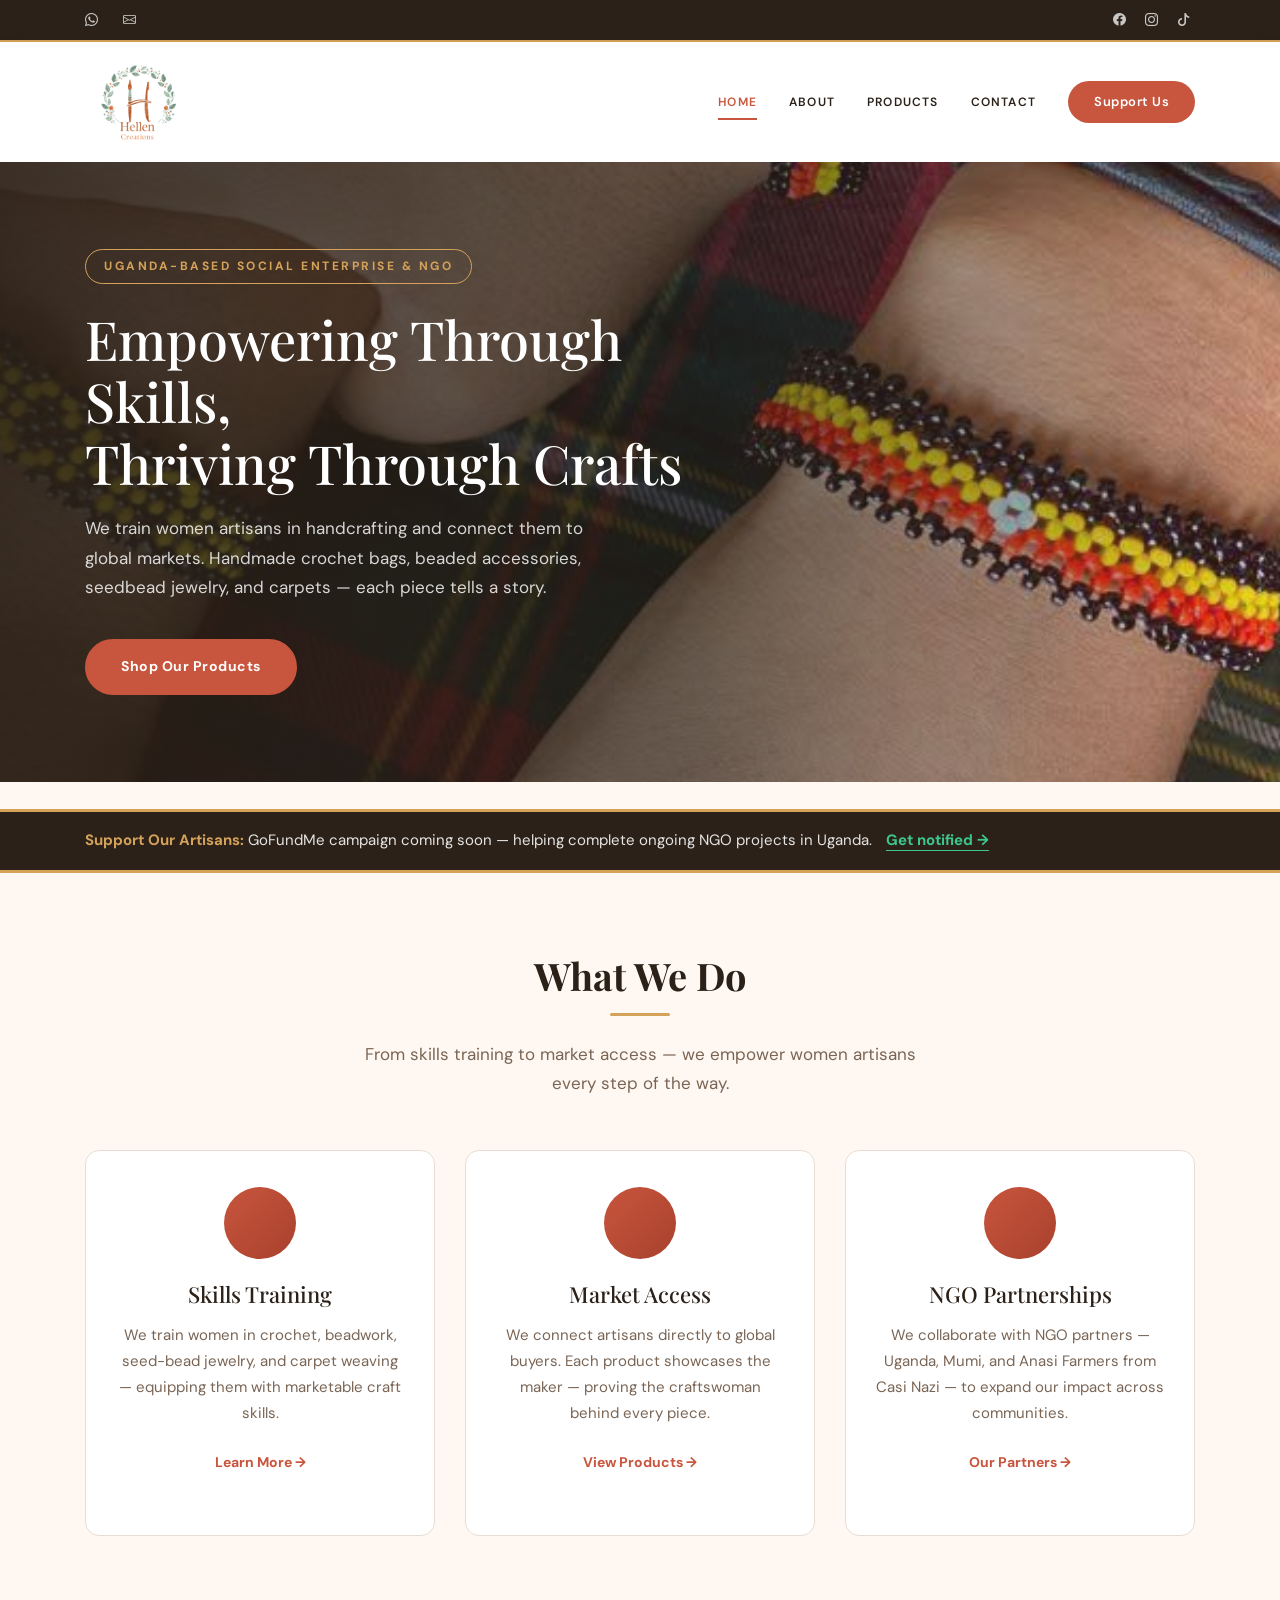
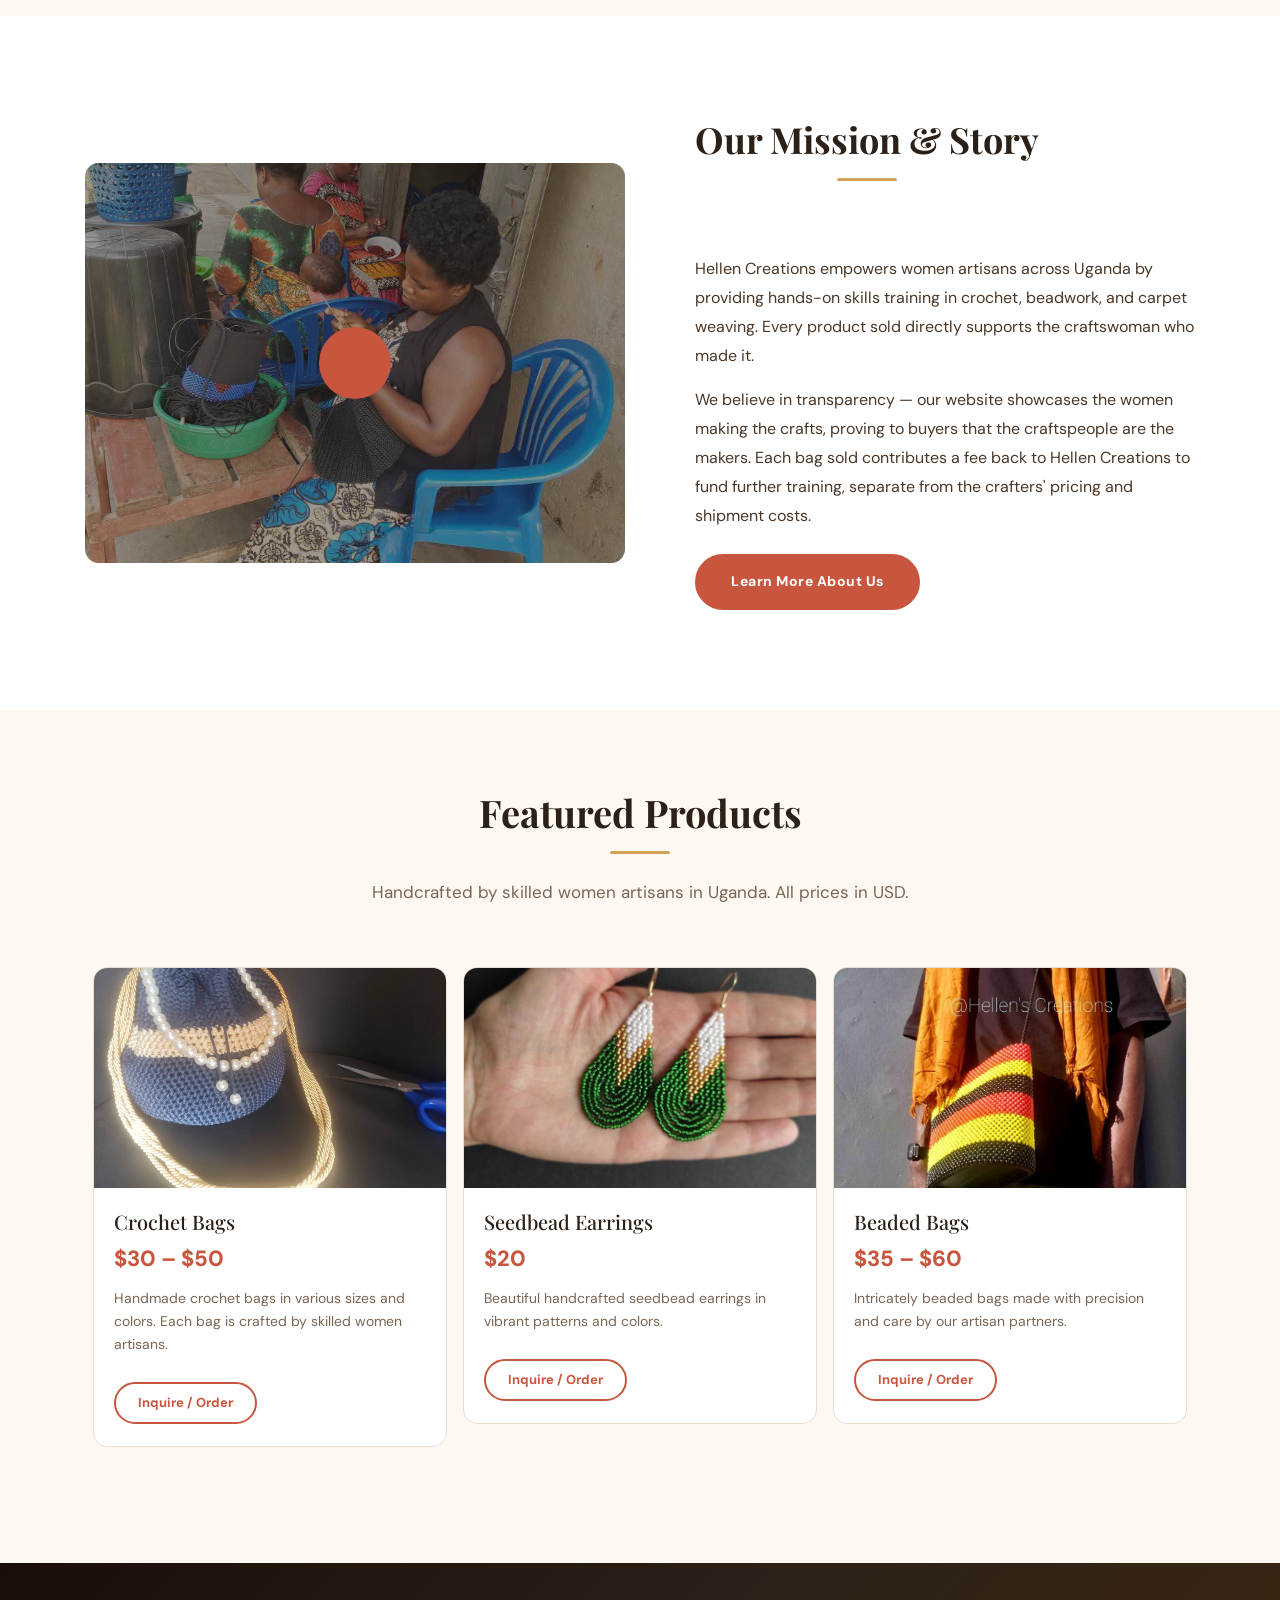
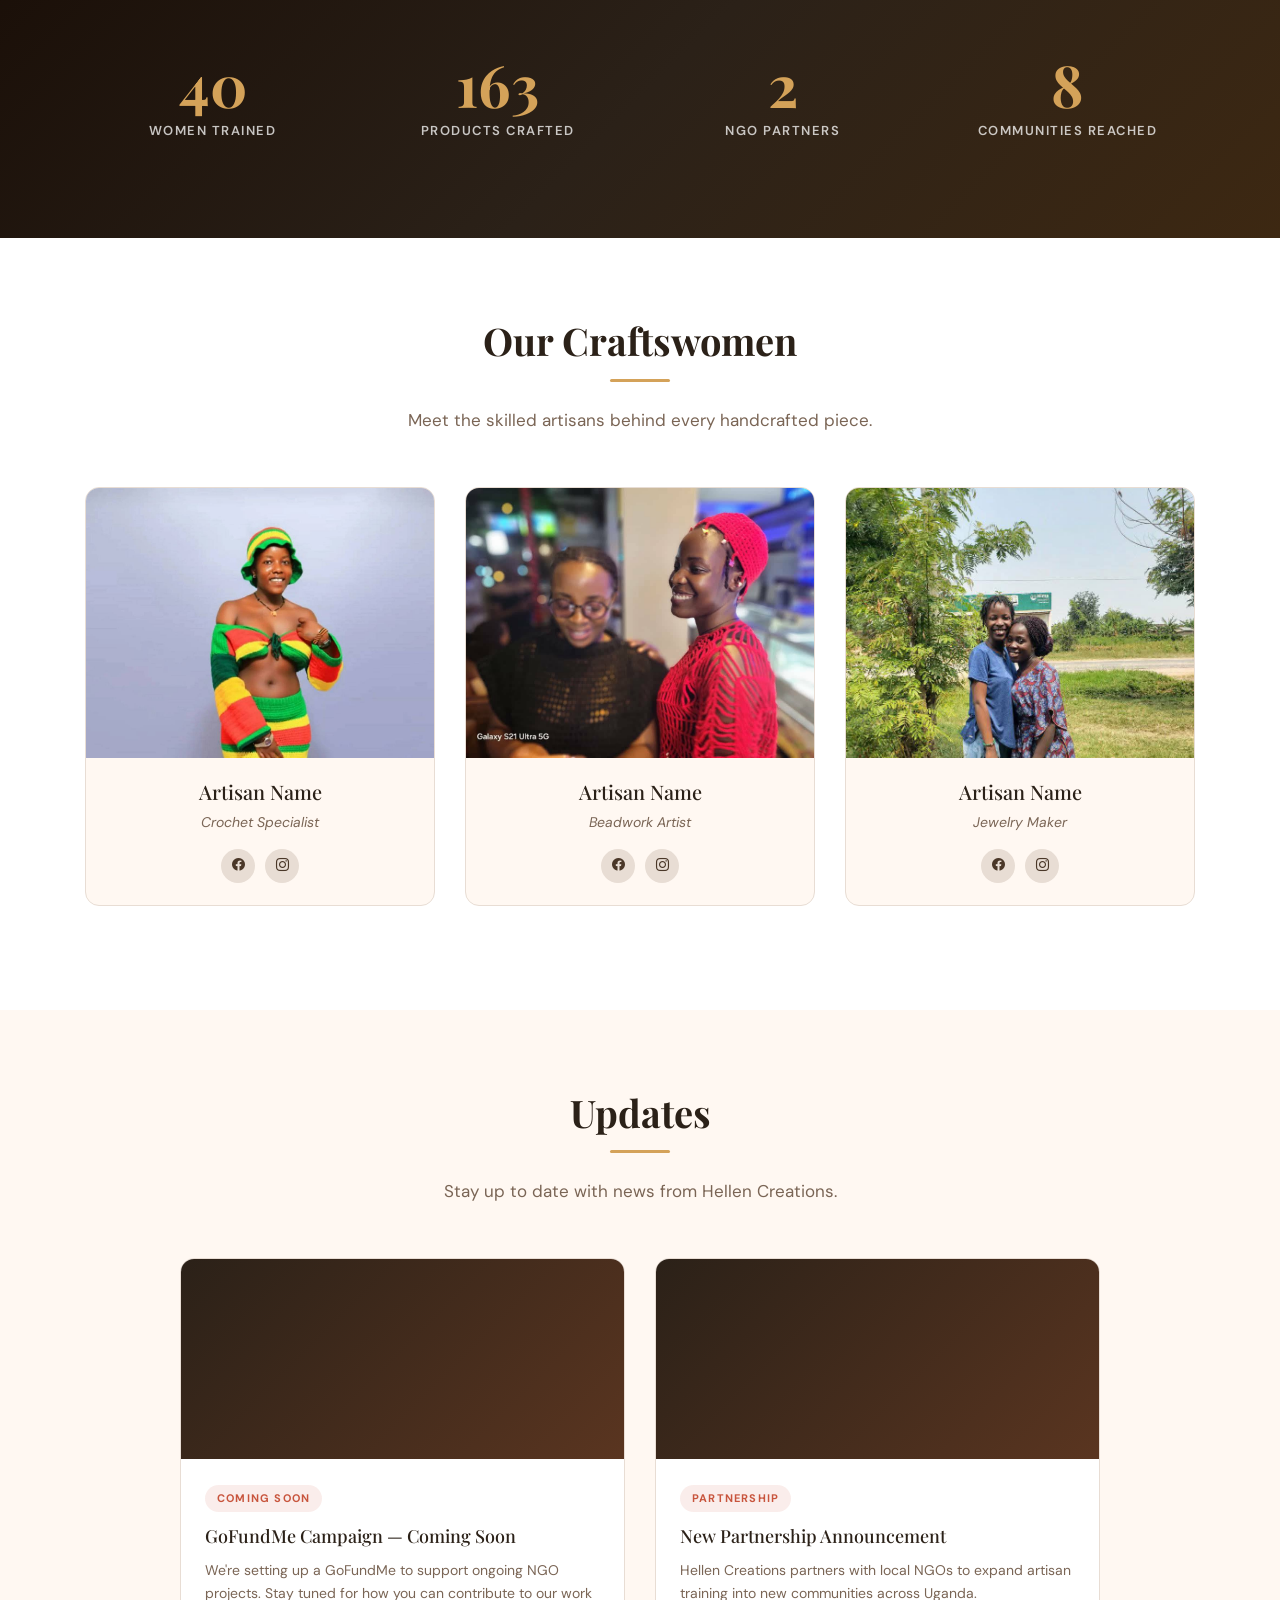
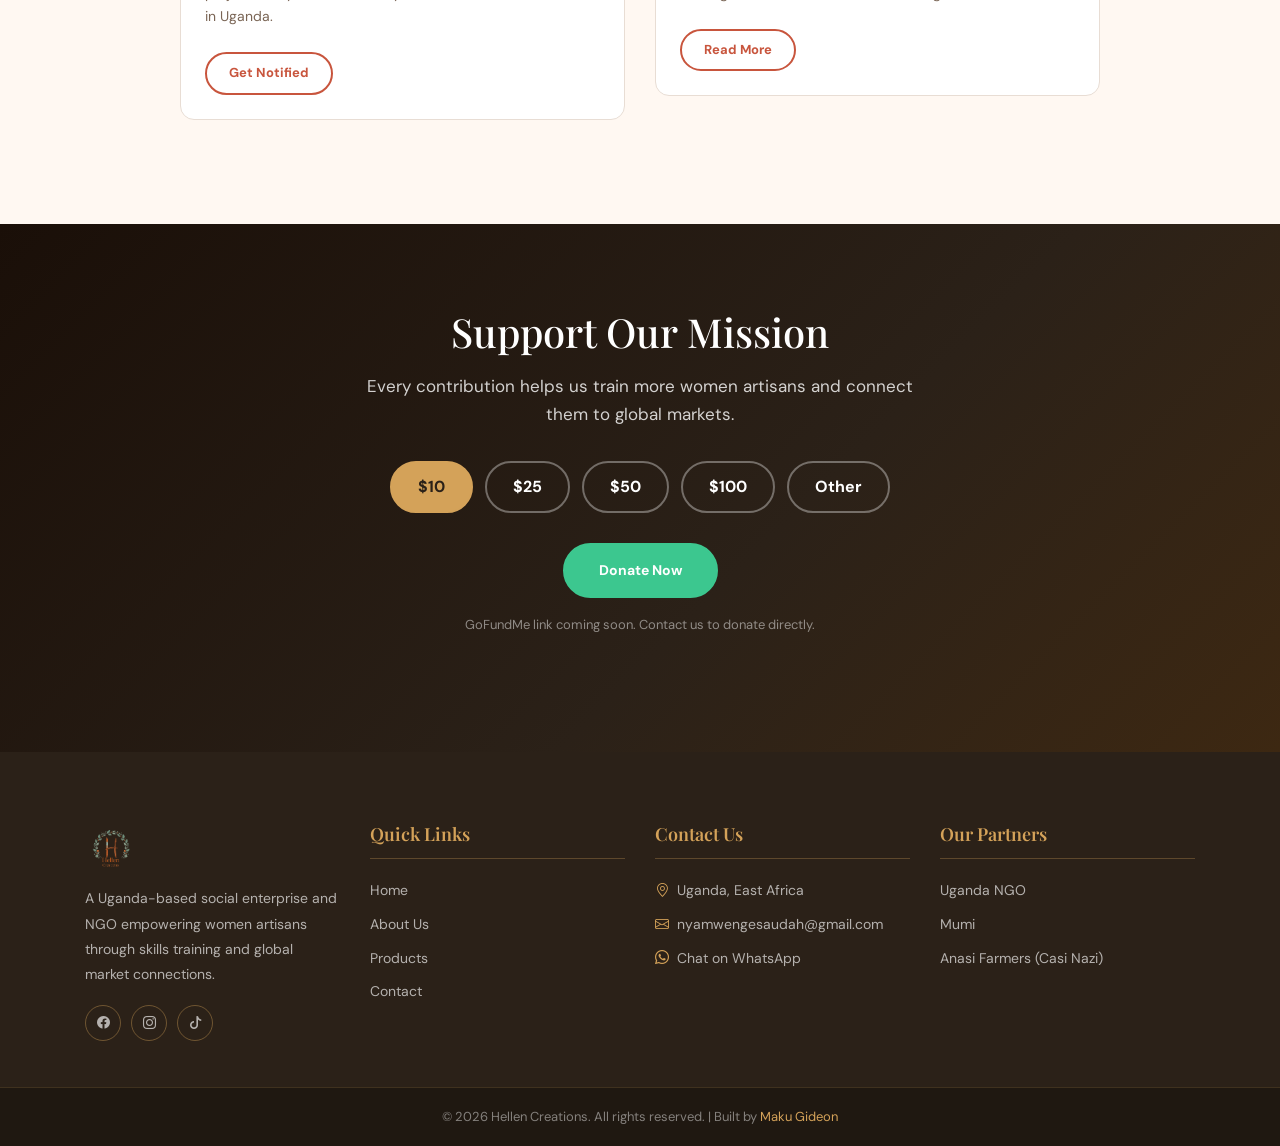
==== commit d192b965: "Update product page and contact icons - Expanded products.html with all 81 product images from img f" ====
--- a/index.html
+++ b/index.html
@@ -14,8 +14,8 @@
   <!-- Bootstrap 4 -->
   <link rel="stylesheet" href="https://cdn.jsdelivr.net/npm/bootstrap@4.6.2/dist/css/bootstrap.min.css">
 
-  <!-- Font Awesome 5 -->
-  <link rel="stylesheet" href="https://cdnjs.cloudflare.com/ajax/libs/font-awesome/5.15.4/css/all.min.css">
+  <!-- Bootstrap Icons -->
+  <link rel="stylesheet" href="https://cdn.jsdelivr.net/npm/bootstrap-icons@1.11.3/font/bootstrap-icons.css">
 
   <!-- Owl Carousel 2 -->
   <link rel="stylesheet" href="https://cdnjs.cloudflare.com/ajax/libs/OwlCarousel2/2.3.4/assets/owl.carousel.min.css">
@@ -31,14 +31,13 @@
     <div class="container">
       <div class="row align-items-center">
         <div class="col-md-7 d-flex align-items-center flex-wrap">
-          <a href="https://wa.me/256700474721"><i class="fab fa-whatsapp"></i> WhatsApp</a>
-          <a href="mailto:nyamwengesaudah@gmail.com"><i class="fas fa-envelope"></i> nyamwengesaudah@gmail.com</a>
+          <a href="https://wa.me/256700474721" aria-label="WhatsApp" title="Chat on WhatsApp"><i class="bi bi-whatsapp"></i></a>
+          <a href="mailto:nyamwengesaudah@gmail.com" aria-label="Email" title="Send us an email"><i class="bi bi-envelope"></i></a>
         </div>
         <div class="col-md-5 text-right top-social d-none d-md-flex justify-content-end align-items-center">
-          <a href="#" aria-label="Facebook"><i class="fab fa-facebook-f"></i></a>
-          <a href="#" aria-label="Instagram"><i class="fab fa-instagram"></i></a>
-          <a href="#" aria-label="TikTok" style="font-size:11px;font-weight:700;letter-spacing:0.5px;">TikTok</a>
-          <a href="#" aria-label="LinkedIn"><i class="fab fa-linkedin-in"></i></a>
+          <a href="https://www.facebook.com/nicki256" aria-label="Facebook" target="_blank" rel="noopener noreferrer"><i class="bi bi-facebook"></i></a>
+          <a href="https://www.instagram.com/_hellenscreations_?igsh=b3hobHY1OXo5YTQ0" aria-label="Instagram" target="_blank" rel="noopener noreferrer"><i class="bi bi-instagram"></i></a>
+          <a href="https://tiktok.com/@hellens_creations" aria-label="TikTok" target="_blank" rel="noopener noreferrer"><i class="bi bi-tiktok"></i></a>
         </div>
       </div>
     </div>
@@ -58,7 +57,7 @@
         <ul class="navbar-nav ml-auto">
           <li class="nav-item"><a class="nav-link active" href="index.html">Home</a></li>
           <li class="nav-item"><a class="nav-link" href="About.html">About</a></li>
-          <li class="nav-item"><a class="nav-link" href="Cause.html">Products</a></li>
+          <li class="nav-item"><a class="nav-link" href="products.html">Products</a></li>
           <li class="nav-item"><a class="nav-link" href="contact.html">Contact</a></li>
         </ul>
         <a href="contact.html" class="btn-support ml-lg-3 mt-2 mt-lg-0">Support Us</a>
@@ -72,8 +71,10 @@
     <div class="hero-owl owl-carousel">
 
       <!-- Slide 1 -->
-      <div class="single-slider" style="background-image:url('img/kids.jpg');background-size:cover;background-position:center;">
-        <div class="slider-overlay"></div>
+      <div class="single-slider" style="overflow:hidden;">
+        <img src="img/photo_2026-03-13_14-51-52.jpg" alt="" aria-hidden="true"
+             style="position:absolute;width:100%;height:auto;min-height:100%;top:50%;left:50%;transform:translate(-50%,-50%) rotate(-90deg) scale(1.35);max-width:none;z-index:0;pointer-events:none;display:block;">
+        <div class="slider-overlay" style="z-index:1;"></div>
         <div class="container" style="position:relative;z-index:2;">
           <div class="row">
             <div class="col-xl-8 col-lg-9">
@@ -81,7 +82,7 @@
                 <span class="slider-subtitle">Uganda-Based Social Enterprise &amp; NGO</span>
                 <h3>Empowering Through Skills,<br>Thriving Through Crafts</h3>
                 <p>We train women artisans in handcrafting and connect them to global markets. Handmade crochet bags, beaded accessories, seedbead jewelry, and carpets — each piece tells a story.</p>
-                <a href="Cause.html" class="boxed-btn3">Shop Our Products</a>
+                <a href="products.html" class="boxed-btn3">Shop Our Products</a>
               </div>
             </div>
           </div>
@@ -154,7 +155,7 @@
             <div class="icon-wrap"><i class="fas fa-globe-africa"></i></div>
             <h4>Market Access</h4>
             <p>We connect artisans directly to global buyers. Each product showcases the maker — proving the craftswoman behind every piece.</p>
-            <a href="Cause.html" class="learn-link">View Products &rarr;</a>
+            <a href="products.html" class="learn-link">View Products &rarr;</a>
           </div>
         </div>
 
@@ -163,7 +164,7 @@
           <div class="single_reson">
             <div class="icon-wrap"><i class="fas fa-handshake"></i></div>
             <h4>NGO Partnerships</h4>
-            <p>We collaborate with NGO partners — TATCO Uganda, MIFUMI, and Anasi Farmers from Casi Nazi — to expand our impact across communities.</p>
+            <p>We collaborate with NGO partners — Uganda, Mumi, and Anasi Farmers from Casi Nazi — to expand our impact across communities.</p>
             <a href="About.html#partners" class="learn-link">Our Partners &rarr;</a>
           </div>
         </div>
@@ -213,93 +214,47 @@
 
       <div class="products-owl owl-carousel">
 
+        <!-- Product 1 -->
         <div class="cause_item">
-          <img src="img/photo_55_2026-03-17_14-40-14.jpg" alt="Navy Pearl Crochet Bag" class="product-img">
+          <img src="img/photo_55_2026-03-17_14-40-14.jpg" alt="Crochet Bags" class="product-img">
           <div class="cause_text">
-            <h4>Navy Pearl Crochet Bag</h4>
-            <span class="product-price">$40</span>
-            <a href="Cause.html" class="btn-inquire">View All Products</a>
-          </div>
-        </div>
-
+            <h4>Crochet Bags</h4>
+            <span class="product-price">$30 – $50</span>
+            <p>Handmade crochet bags in various sizes and colors. Each bag is crafted by skilled women artisans.</p>
+            <a href="contact.html" class="btn-inquire">Inquire / Order</a>
+          </div>
+        </div>
+
+        <!-- Product 2 -->
         <div class="cause_item">
-          <img src="img/photo_29_2026-03-17_14-40-14.jpg" alt="Uganda Flag Beaded Bag" class="product-img">
+          <img src="img/photo_2_2026-03-17_14-40-14.jpg" alt="Seedbead Earrings" class="product-img">
           <div class="cause_text">
-            <h4>Uganda Flag Beaded Bag</h4>
-            <span class="product-price">$45</span>
-            <a href="Cause.html" class="btn-inquire">View All Products</a>
-          </div>
-        </div>
-
+            <h4>Seedbead Earrings</h4>
+            <span class="product-price">$20</span>
+            <p>Beautiful handcrafted seedbead earrings in vibrant patterns and colors.</p>
+            <a href="contact.html" class="btn-inquire">Inquire / Order</a>
+          </div>
+        </div>
+
+        <!-- Product 3 -->
         <div class="cause_item">
-          <img src="img/photo_2_2026-03-17_14-40-14.jpg" alt="Green Gold Earrings" class="product-img">
+          <img src="img/photo_65_2026-03-17_14-40-14.jpg" alt="Beaded Bags" class="product-img">
           <div class="cause_text">
-            <h4>Green Gold Teardrop Earrings</h4>
-            <span class="product-price">$20</span>
-            <a href="Cause.html" class="btn-inquire">View All Products</a>
-          </div>
-        </div>
-
+            <h4>Beaded Bags</h4>
+            <span class="product-price">$35 – $60</span>
+            <p>Intricately beaded bags made with precision and care by our artisan partners.</p>
+            <a href="contact.html" class="btn-inquire">Inquire / Order</a>
+          </div>
+        </div>
+
+        <!-- Product 4 -->
         <div class="cause_item">
-          <img src="img/photo_13_2026-03-17_14-40-14.jpg" alt="Happy Place Heart Rug" class="product-img">
+          <img src="img/photo_62_2026-03-17_14-40-14.jpg" alt="Seedbead Necklaces" class="product-img">
           <div class="cause_text">
-            <h4>Heart "Happy Place" Rug</h4>
-            <span class="product-price">$35</span>
-            <a href="Cause.html" class="btn-inquire">View All Products</a>
-          </div>
-        </div>
-
-        <div class="cause_item">
-          <img src="img/photo_17_2026-03-17_14-40-14.jpg" alt="Tufted Mini Bags" class="product-img">
-          <div class="cause_text">
-            <h4>Tufted Mini Bags</h4>
-            <span class="product-price">$30</span>
-            <a href="Cause.html" class="btn-inquire">View All Products</a>
-          </div>
-        </div>
-
-        <div class="cause_item">
-          <img src="img/photo_76_2026-03-17_14-40-14.jpg" alt="LOVE Beaded Bracelet" class="product-img">
-          <div class="cause_text">
-            <h4>LOVE Beaded Bracelet</h4>
-            <span class="product-price">$15</span>
-            <a href="Cause.html" class="btn-inquire">View All Products</a>
-          </div>
-        </div>
-
-        <div class="cause_item">
-          <img src="img/photo_37_2026-03-17_14-40-14.jpg" alt="Turquoise Rope Necklace" class="product-img">
-          <div class="cause_text">
-            <h4>Turquoise Rope Necklace</h4>
-            <span class="product-price">$25</span>
-            <a href="Cause.html" class="btn-inquire">View All Products</a>
-          </div>
-        </div>
-
-        <div class="cause_item">
-          <img src="img/photo_50_2026-03-17_14-40-14.jpg" alt="Green Crown Beaded Tote" class="product-img">
-          <div class="cause_text">
-            <h4>Green Crown Beaded Tote</h4>
-            <span class="product-price">$50</span>
-            <a href="Cause.html" class="btn-inquire">View All Products</a>
-          </div>
-        </div>
-
-        <div class="cause_item">
-          <img src="img/photo_77_2026-03-17_14-40-14.jpg" alt="Mt Fuji Tufted Art" class="product-img">
-          <div class="cause_text">
-            <h4>Mt. Fuji Tufted Art</h4>
-            <span class="product-price">$40</span>
-            <a href="Cause.html" class="btn-inquire">View All Products</a>
-          </div>
-        </div>
-
-        <div class="cause_item">
-          <img src="img/photo_24_2026-03-17_14-40-14.jpg" alt="Rasta Crochet Outfit" class="product-img">
-          <div class="cause_text">
-            <h4>Rasta Crochet Outfit</h4>
-            <span class="product-price">$60</span>
-            <a href="Cause.html" class="btn-inquire">View All Products</a>
+            <h4>Seedbead Necklaces</h4>
+            <span class="product-price">From $25</span>
+            <p>Statement necklaces handmade with colorful seedbeads in traditional and modern designs.</p>
+            <a href="contact.html" class="btn-inquire">Inquire / Order</a>
           </div>
         </div>
 
@@ -366,8 +321,8 @@
               <h4>Artisan Name</h4>
               <span>Crochet Specialist</span>
               <div class="volunteer-social">
-                <a href="#" aria-label="Facebook"><i class="fab fa-facebook-f"></i></a>
-                <a href="#" aria-label="Instagram"><i class="fab fa-instagram"></i></a>
+                <a href="https://www.facebook.com/nicki256" aria-label="Facebook" target="_blank" rel="noopener noreferrer"><i class="bi bi-facebook"></i></a>
+                <a href="https://www.instagram.com/_hellenscreations_?igsh=b3hobHY1OXo5YTQ0" aria-label="Instagram" target="_blank" rel="noopener noreferrer"><i class="bi bi-instagram"></i></a>
               </div>
             </div>
           </div>
@@ -380,8 +335,8 @@
               <h4>Artisan Name</h4>
               <span>Beadwork Artist</span>
               <div class="volunteer-social">
-                <a href="#" aria-label="Facebook"><i class="fab fa-facebook-f"></i></a>
-                <a href="#" aria-label="Instagram"><i class="fab fa-instagram"></i></a>
+                <a href="https://www.facebook.com/nicki256" aria-label="Facebook" target="_blank" rel="noopener noreferrer"><i class="bi bi-facebook"></i></a>
+                <a href="https://www.instagram.com/_hellenscreations_?igsh=b3hobHY1OXo5YTQ0" aria-label="Instagram" target="_blank" rel="noopener noreferrer"><i class="bi bi-instagram"></i></a>
               </div>
             </div>
           </div>
@@ -394,8 +349,8 @@
               <h4>Artisan Name</h4>
               <span>Jewelry Maker</span>
               <div class="volunteer-social">
-                <a href="#" aria-label="Facebook"><i class="fab fa-facebook-f"></i></a>
-                <a href="#" aria-label="Instagram"><i class="fab fa-instagram"></i></a>
+                <a href="https://www.facebook.com/nicki256" aria-label="Facebook" target="_blank" rel="noopener noreferrer"><i class="bi bi-facebook"></i></a>
+                <a href="https://www.instagram.com/_hellenscreations_?igsh=b3hobHY1OXo5YTQ0" aria-label="Instagram" target="_blank" rel="noopener noreferrer"><i class="bi bi-instagram"></i></a>
               </div>
             </div>
           </div>
@@ -478,15 +433,14 @@
         <!-- Col 1 -->
         <div class="col-lg-3 col-md-6 footer-widget">
           <a href="index.html">
-            <img src="img/tp-logo-hc.png" alt="Hellen Creations" style="max-height:72px;"
+            <img src="img/tp-logo-hc.png" alt="Hellen Creations" style="max-height:48px;"
                  onerror="this.outerHTML='<span style=\'font-family:Playfair Display,serif;font-size:20px;font-weight:700;color:#D4A259\'>Hellen Creations</span>'">
           </a>
           <p style="margin-top:14px;">A Uganda-based social enterprise and NGO empowering women artisans through skills training and global market connections.</p>
           <div class="footer-social">
-            <a href="#" aria-label="Facebook"><i class="fab fa-facebook-f"></i></a>
-            <a href="#" aria-label="Instagram"><i class="fab fa-instagram"></i></a>
-            <a href="#" aria-label="TikTok" style="font-size:10px;font-weight:800;">TT</a>
-            <a href="#" aria-label="LinkedIn"><i class="fab fa-linkedin-in"></i></a>
+            <a href="https://www.facebook.com/nicki256" aria-label="Facebook" target="_blank" rel="noopener noreferrer"><i class="bi bi-facebook"></i></a>
+            <a href="https://www.instagram.com/_hellenscreations_?igsh=b3hobHY1OXo5YTQ0" aria-label="Instagram" target="_blank" rel="noopener noreferrer"><i class="bi bi-instagram"></i></a>
+            <a href="https://tiktok.com/@hellens_creations" aria-label="TikTok" target="_blank" rel="noopener noreferrer"><i class="bi bi-tiktok"></i></a>
           </div>
         </div>
 
@@ -496,7 +450,7 @@
           <ul>
             <li><a href="index.html">Home</a></li>
             <li><a href="About.html">About Us</a></li>
-            <li><a href="Cause.html">Products</a></li>
+            <li><a href="products.html">Products</a></li>
             <li><a href="contact.html">Contact</a></li>
           </ul>
         </div>
@@ -505,15 +459,15 @@
         <div class="col-lg-3 col-md-6 footer-widget">
           <h4 class="footer-title">Contact Us</h4>
           <ul>
-            <li><i class="fas fa-map-marker-alt" style="color:var(--hc-gold);margin-right:8px;"></i>Uganda, East Africa</li>
+            <li><i class="bi bi-geo-alt" style="color:var(--hc-gold);margin-right:8px;"></i>Uganda, East Africa</li>
             <li>
               <a href="mailto:nyamwengesaudah@gmail.com">
-                <i class="fas fa-envelope" style="color:var(--hc-gold);margin-right:8px;"></i>nyamwengesaudah@gmail.com
+                <i class="bi bi-envelope" style="color:var(--hc-gold);margin-right:8px;"></i>nyamwengesaudah@gmail.com
               </a>
             </li>
             <li>
               <a href="https://wa.me/256700474721">
-                <i class="fab fa-whatsapp" style="color:var(--hc-gold);margin-right:8px;"></i>Chat on WhatsApp
+                <i class="bi bi-whatsapp" style="color:var(--hc-gold);margin-right:8px;"></i>Chat on WhatsApp
               </a>
             </li>
           </ul>
@@ -523,8 +477,9 @@
         <div class="col-lg-3 col-md-6 footer-widget">
           <h4 class="footer-title">Our Partners</h4>
           <ul>
-            <li><a href="https://mifumi.org/" target="_blank" rel="noopener noreferrer">MIFUMI</a></li>
-            <li><a href="https://tatcoug.org/" target="_blank" rel="noopener noreferrer">TATCO Uganda</a></li>
+            <li>Uganda NGO</li>
+            <li>Mumi</li>
+            <li>Anasi Farmers (Casi Nazi)</li>
           </ul>
         </div>
 
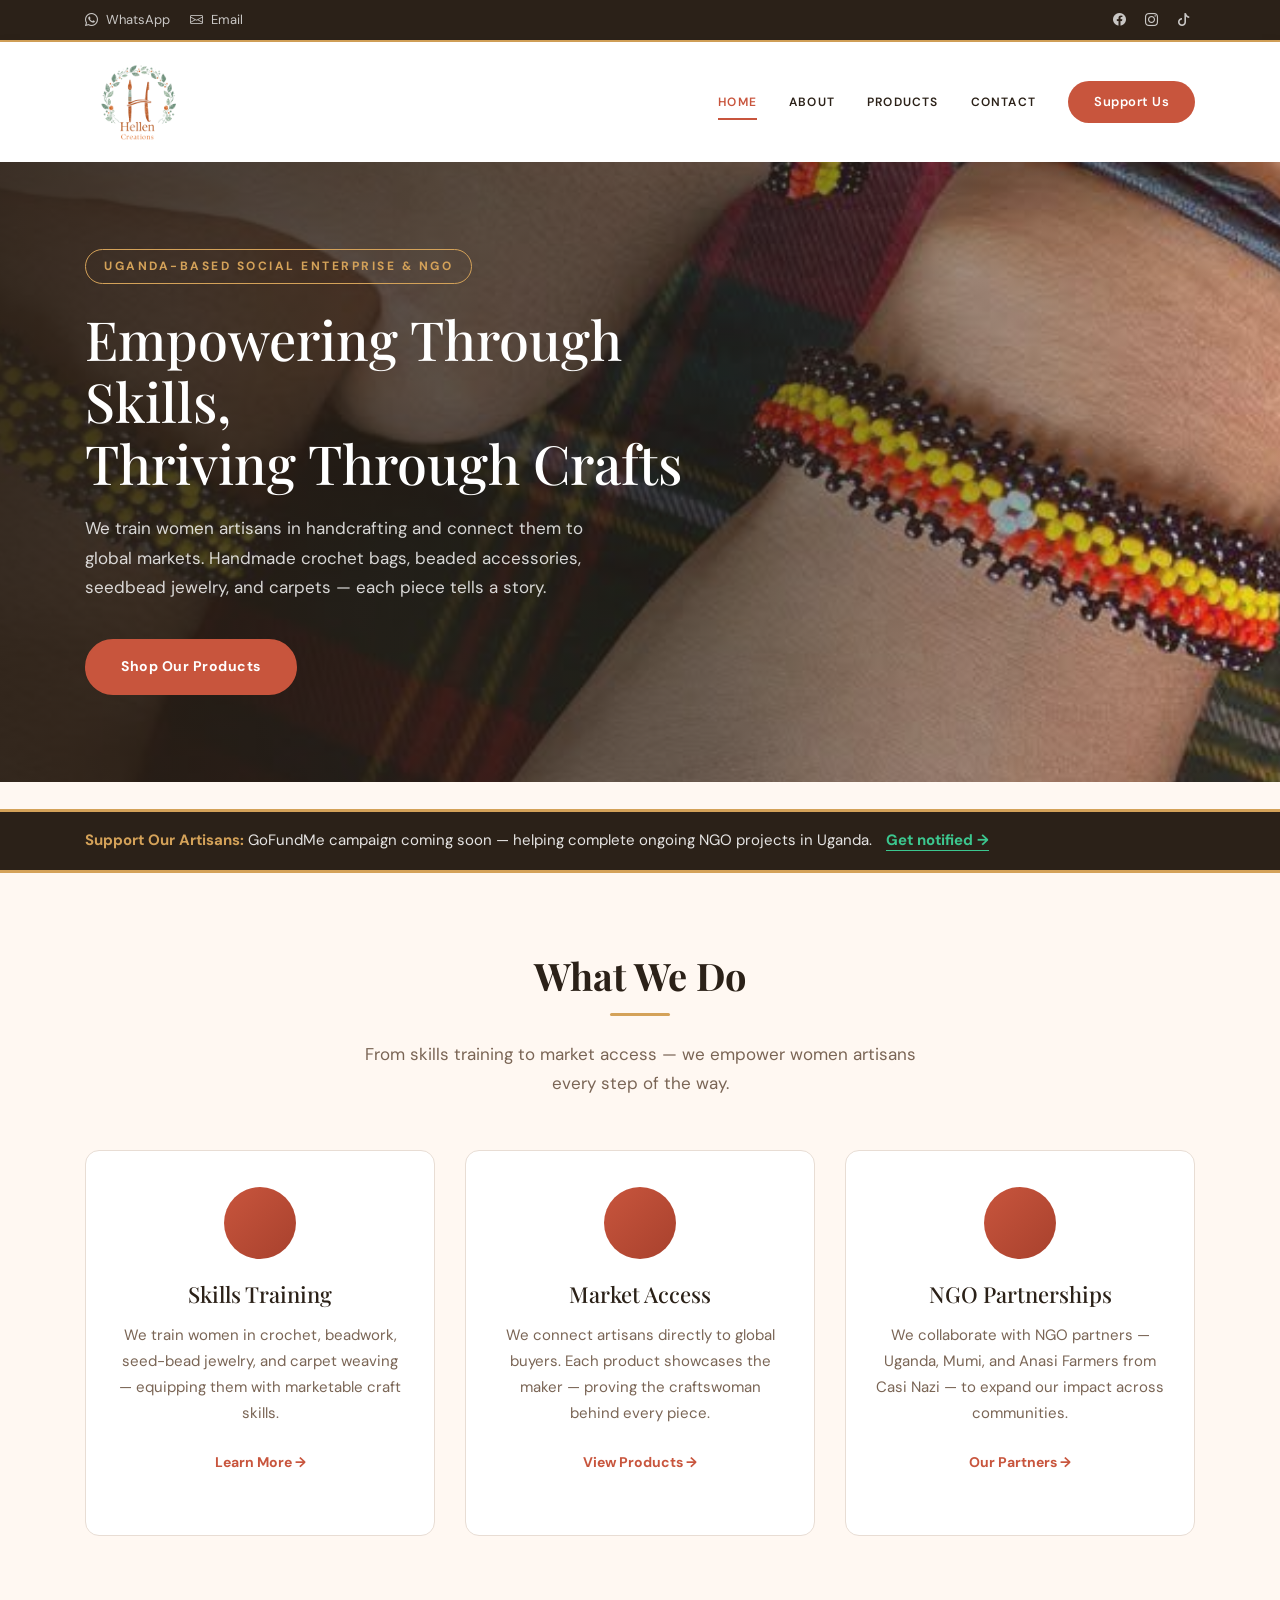
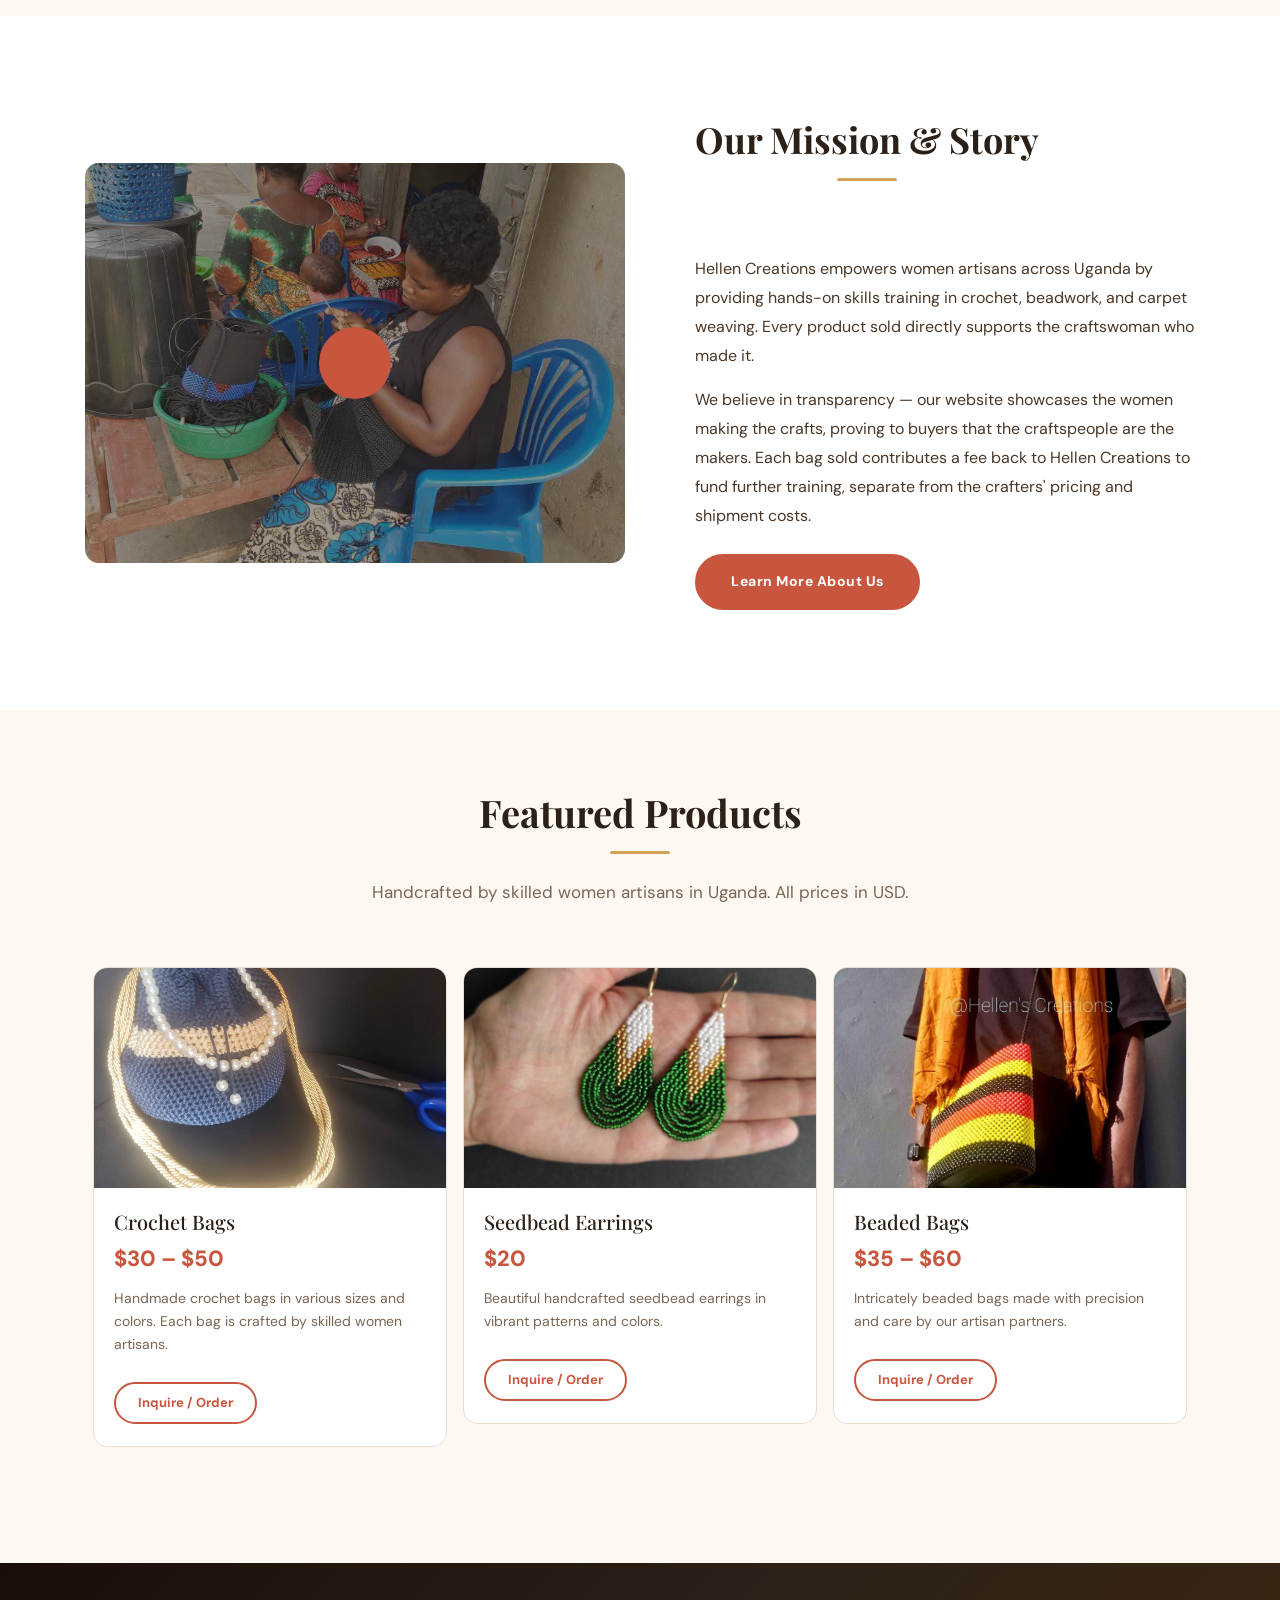
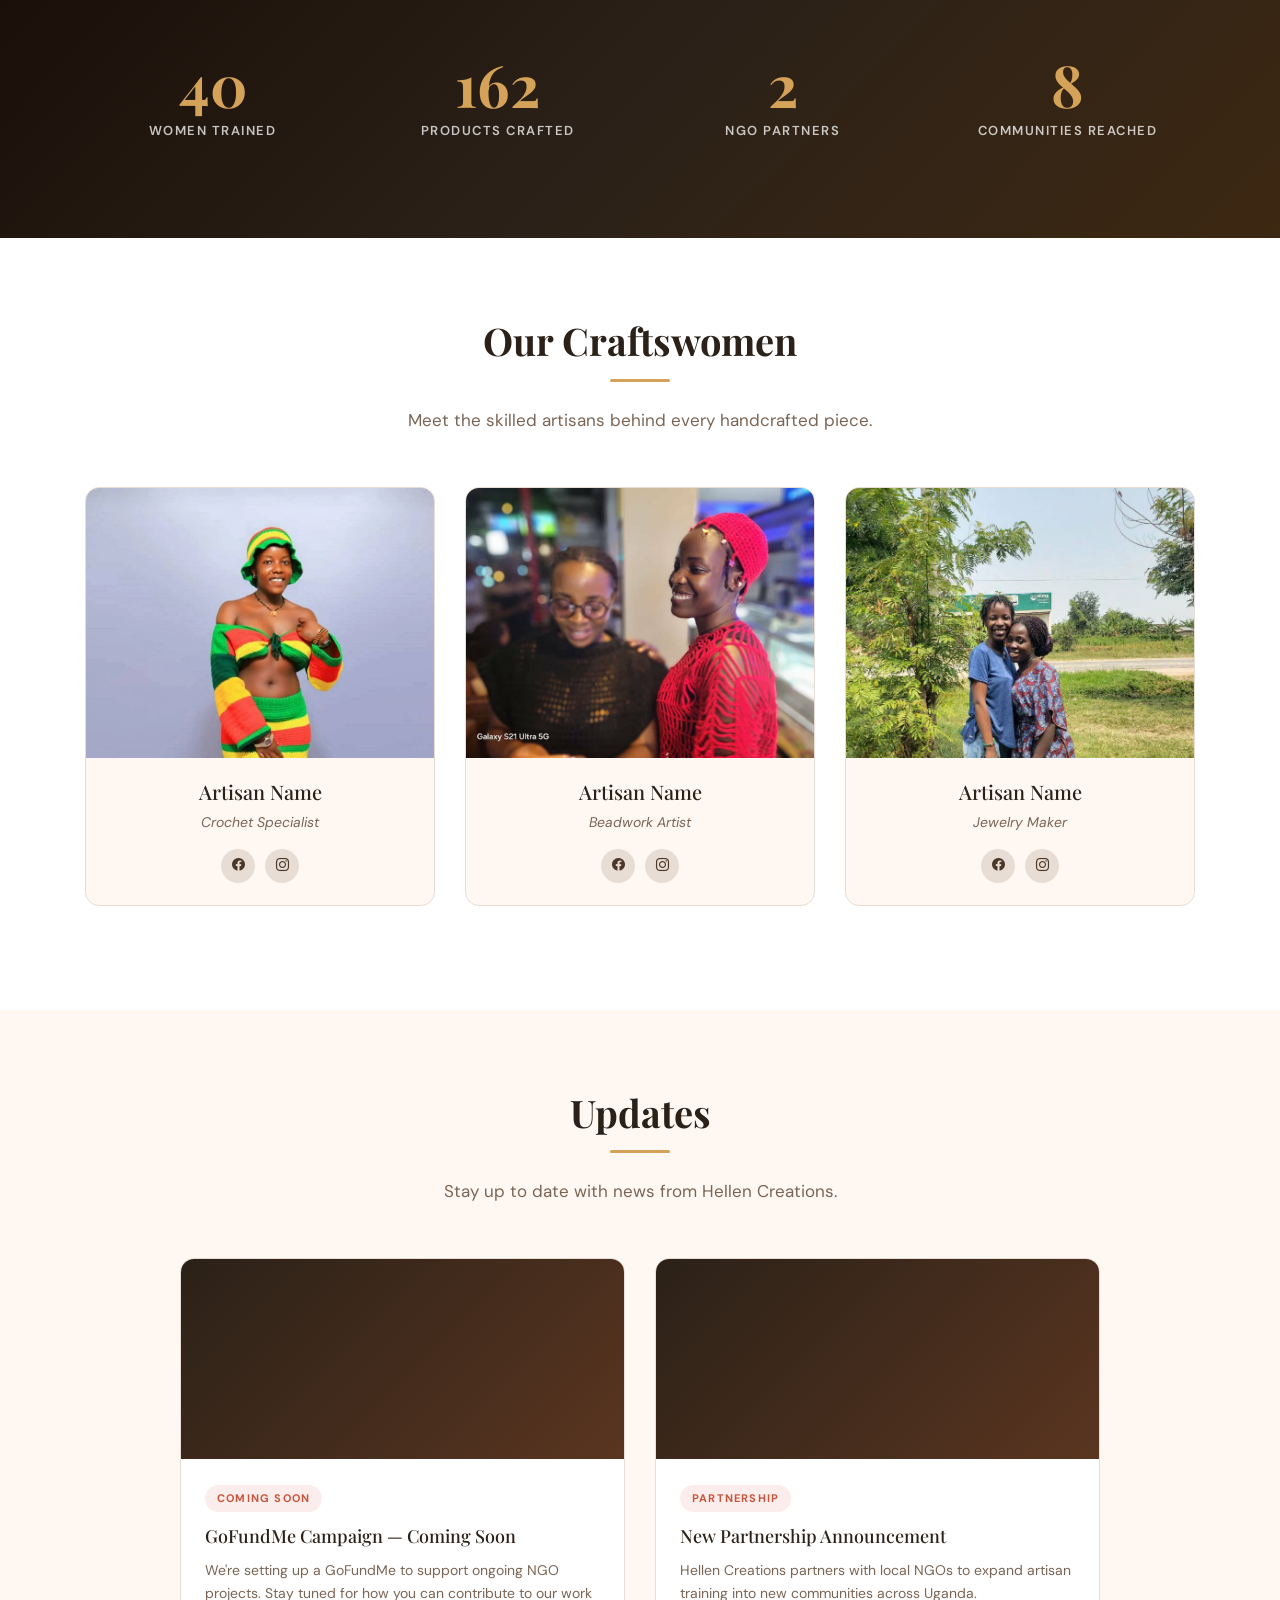
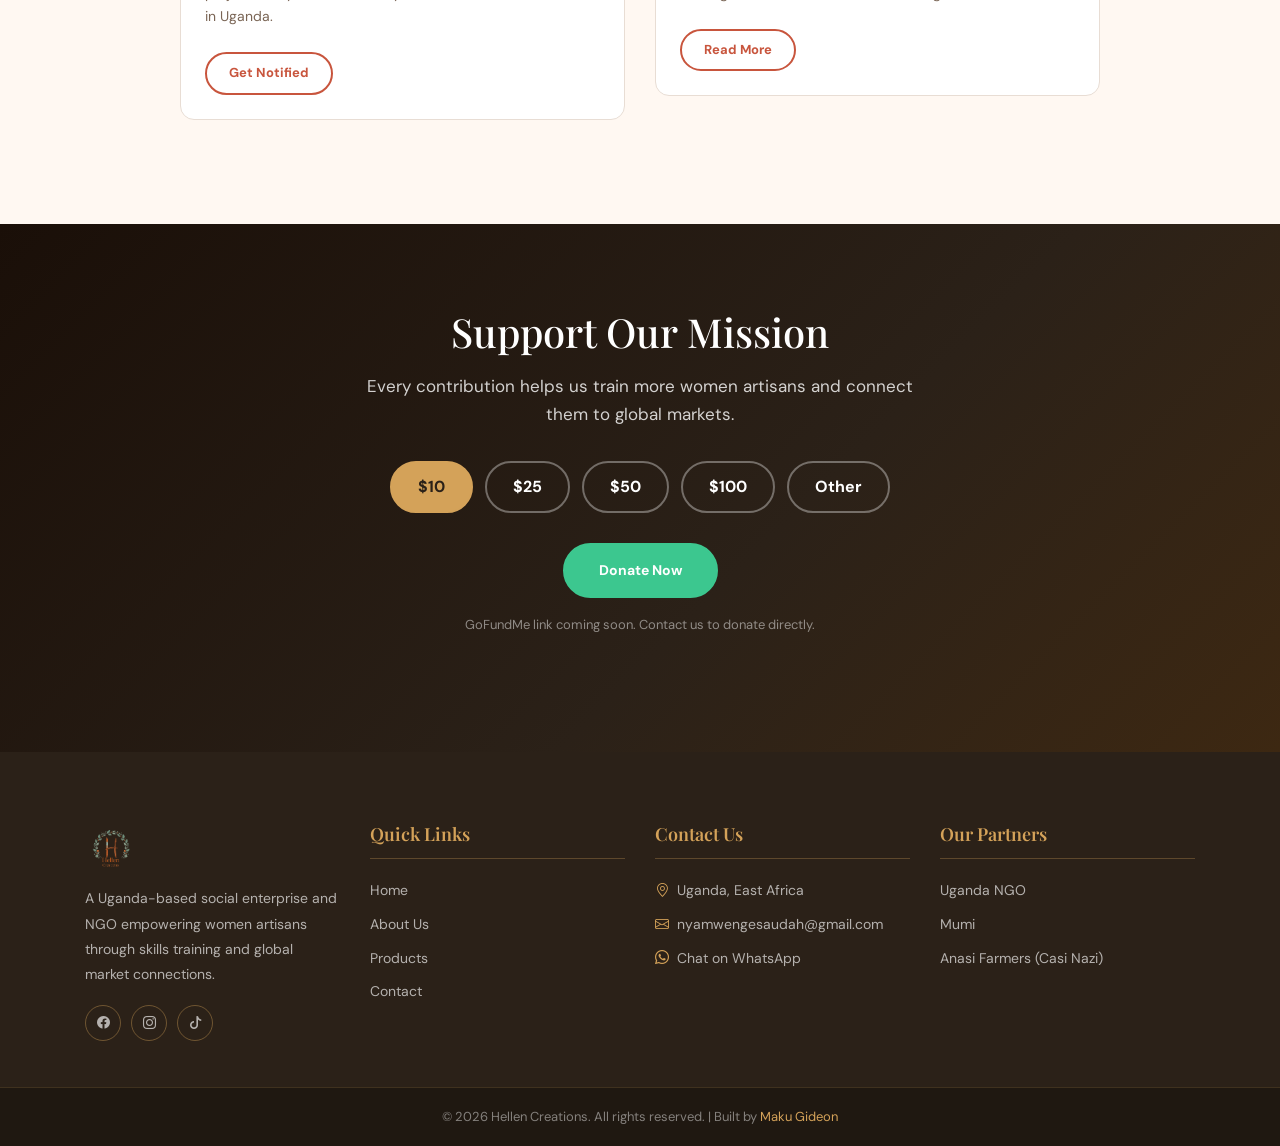
==== commit 9ebc5ef9: "update poducts & socials" ====
--- a/index.html
+++ b/index.html
@@ -31,8 +31,8 @@
     <div class="container">
       <div class="row align-items-center">
         <div class="col-md-7 d-flex align-items-center flex-wrap">
-          <a href="https://wa.me/256700474721" aria-label="WhatsApp" title="Chat on WhatsApp"><i class="bi bi-whatsapp"></i></a>
-          <a href="mailto:nyamwengesaudah@gmail.com" aria-label="Email" title="Send us an email"><i class="bi bi-envelope"></i></a>
+          <a href="https://wa.me/256700474721" aria-label="WhatsApp" title="Chat on WhatsApp"><i class="bi bi-whatsapp"></i> WhatsApp</a>
+          <a href="mailto:nyamwengesaudah@gmail.com" aria-label="Email" title="Send us an email"><i class="bi bi-envelope"></i> Email</a>
         </div>
         <div class="col-md-5 text-right top-social d-none d-md-flex justify-content-end align-items-center">
           <a href="https://www.facebook.com/nicki256" aria-label="Facebook" target="_blank" rel="noopener noreferrer"><i class="bi bi-facebook"></i></a>
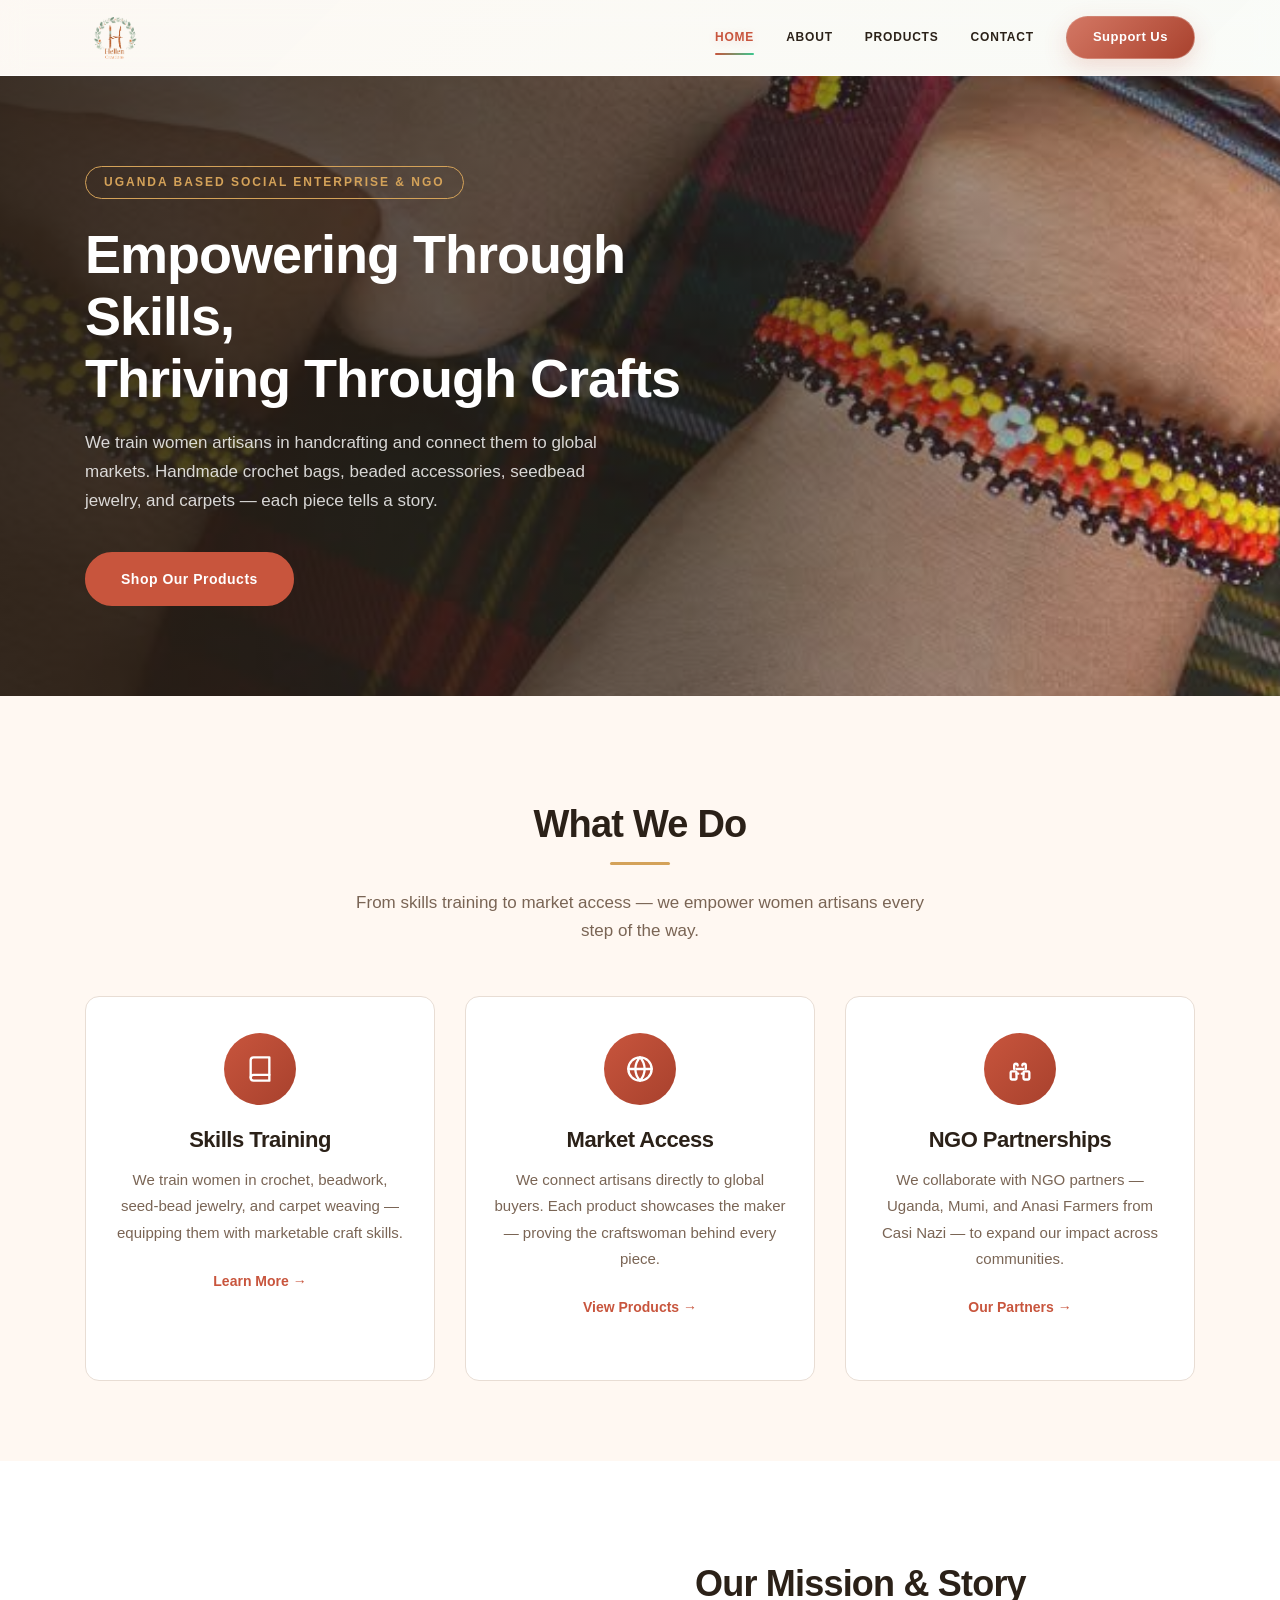
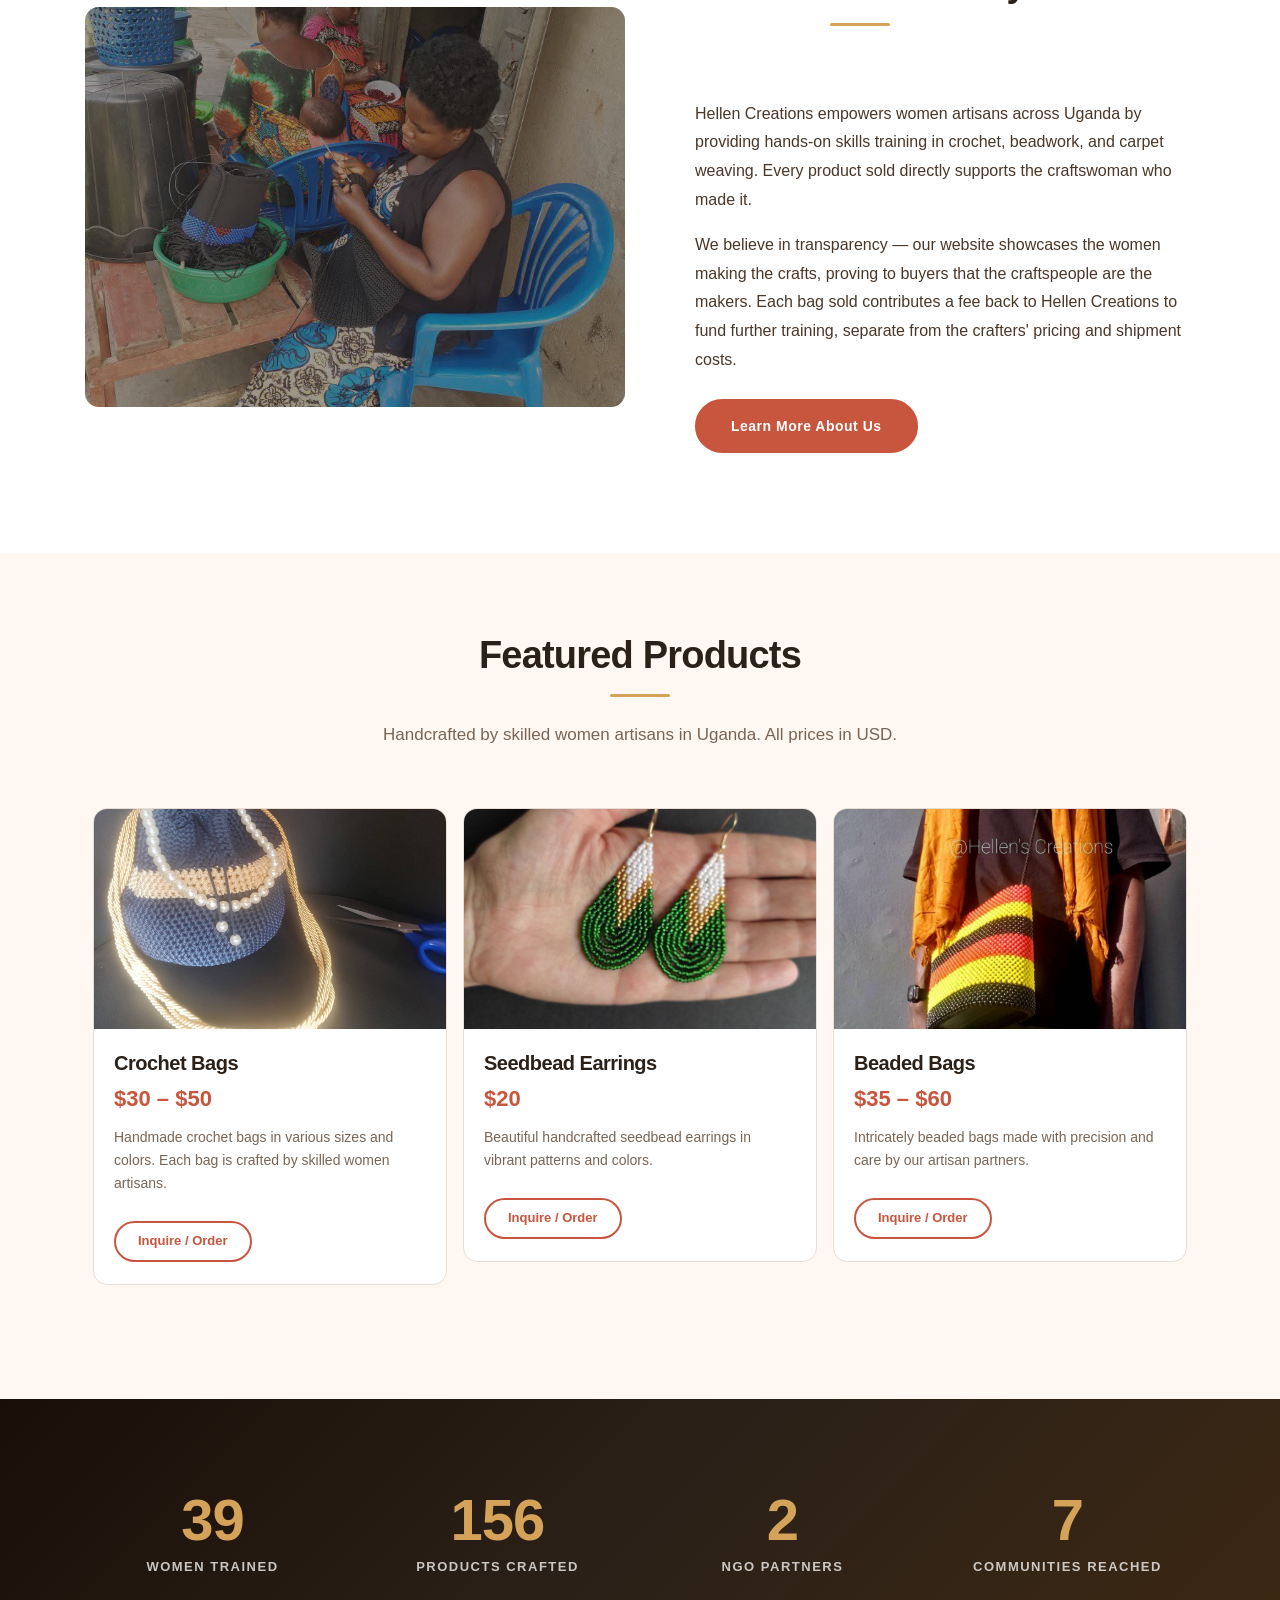
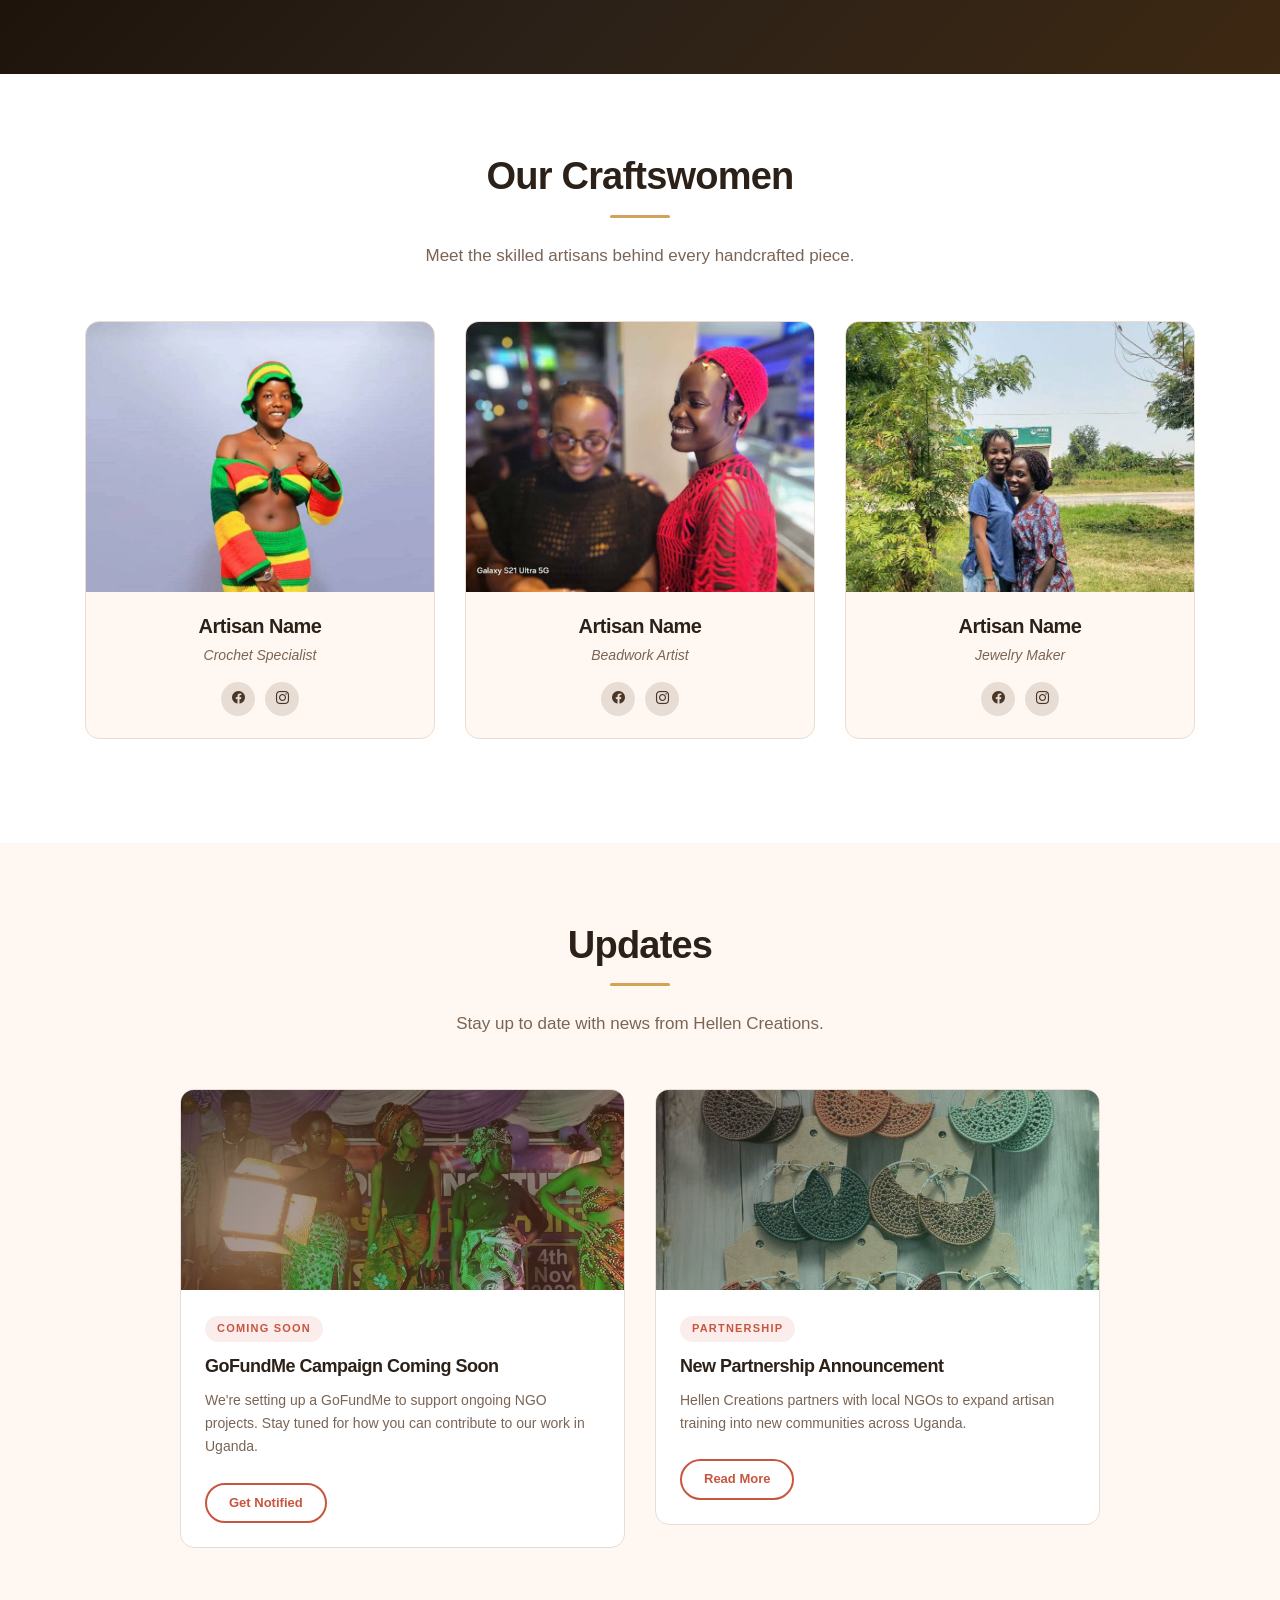
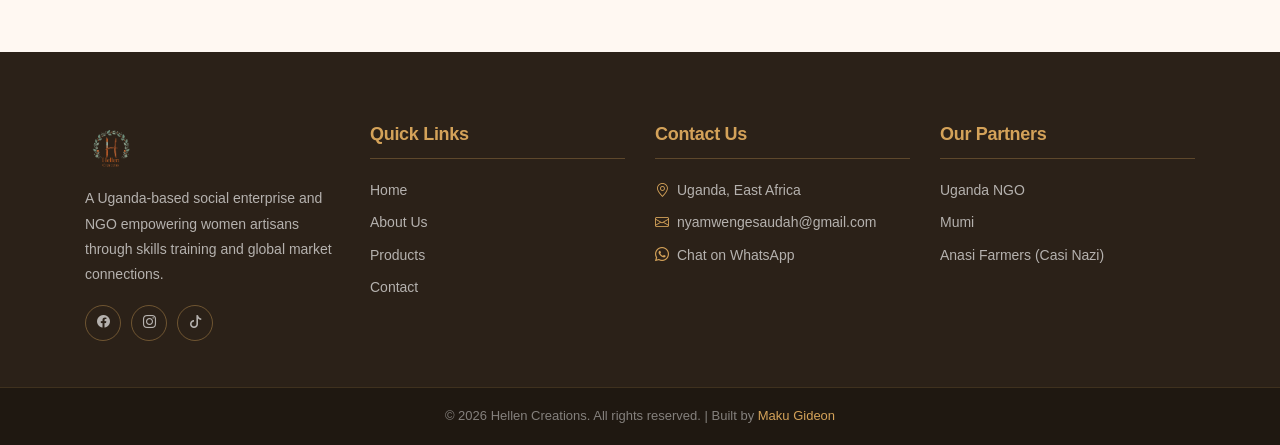
==== commit 3768e747: "style: Change donation section color to match NGO Partners section - Change background from dark bro" ====
--- a/index.html
+++ b/index.html
@@ -6,11 +6,6 @@
   <title>Hellen Creations — Empowering Women Artisans in Uganda</title>
   <meta name="description" content="Hellen Creations is a Uganda-based social enterprise training women artisans in handcrafting and connecting them to global markets.">
 
-  <!-- Google Fonts -->
-  <link rel="preconnect" href="https://fonts.googleapis.com">
-  <link rel="preconnect" href="https://fonts.gstatic.com" crossorigin>
-  <link href="https://fonts.googleapis.com/css2?family=Playfair+Display:ital,wght@0,400;0,600;0,700;1,400;1,600&family=DM+Sans:opsz,wght@9..40,400;9..40,500;9..40,600;9..40,700&display=swap" rel="stylesheet">
-
   <!-- Bootstrap 4 -->
   <link rel="stylesheet" href="https://cdn.jsdelivr.net/npm/bootstrap@4.6.2/dist/css/bootstrap.min.css">
 
@@ -26,22 +21,7 @@
 </head>
 <body>
 
-  <!-- ==================== TOP BAR ==================== -->
-  <div class="top-bar">
-    <div class="container">
-      <div class="row align-items-center">
-        <div class="col-md-7 d-flex align-items-center flex-wrap">
-          <a href="https://wa.me/256700474721" aria-label="WhatsApp" title="Chat on WhatsApp"><i class="bi bi-whatsapp"></i> WhatsApp</a>
-          <a href="mailto:nyamwengesaudah@gmail.com" aria-label="Email" title="Send us an email"><i class="bi bi-envelope"></i> Email</a>
-        </div>
-        <div class="col-md-5 text-right top-social d-none d-md-flex justify-content-end align-items-center">
-          <a href="https://www.facebook.com/nicki256" aria-label="Facebook" target="_blank" rel="noopener noreferrer"><i class="bi bi-facebook"></i></a>
-          <a href="https://www.instagram.com/_hellenscreations_?igsh=b3hobHY1OXo5YTQ0" aria-label="Instagram" target="_blank" rel="noopener noreferrer"><i class="bi bi-instagram"></i></a>
-          <a href="https://tiktok.com/@hellens_creations" aria-label="TikTok" target="_blank" rel="noopener noreferrer"><i class="bi bi-tiktok"></i></a>
-        </div>
-      </div>
-    </div>
-  </div>
+  
 
   <!-- ==================== NAVIGATION ==================== -->
   <nav class="navbar navbar-expand-lg main-nav" id="mainNav">
@@ -79,7 +59,7 @@
           <div class="row">
             <div class="col-xl-8 col-lg-9">
               <div class="slider-content">
-                <span class="slider-subtitle">Uganda-Based Social Enterprise &amp; NGO</span>
+                <span class="slider-subtitle">Uganda Based Social Enterprise &amp; NGO</span>
                 <h3>Empowering Through Skills,<br>Thriving Through Crafts</h3>
                 <p>We train women artisans in handcrafting and connect them to global markets. Handmade crochet bags, beaded accessories, seedbead jewelry, and carpets — each piece tells a story.</p>
                 <a href="products.html" class="boxed-btn3">Shop Our Products</a>
@@ -110,21 +90,7 @@
   </section>
   <!-- / Hero Slider -->
 
-  <!-- ==================== GOFUNDME BANNER ==================== -->
-  <div class="gofundme-banner">
-    <div class="container">
-      <div class="row align-items-center">
-        <div class="col-12 text-center text-md-left">
-          <p>
-            <strong>Support Our Artisans:</strong>
-            GoFundMe campaign coming soon — helping complete ongoing NGO projects in Uganda.
-            <a href="contact.html">Get notified &rarr;</a>
-          </p>
-        </div>
-      </div>
-    </div>
-  </div>
-  <!-- / GoFundMe Banner -->
+  
 
   <!-- ==================== WHAT WE DO ==================== -->
   <section class="reson_area">
@@ -142,7 +108,13 @@
         <!-- Card 1 -->
         <div class="col-lg-4 col-md-6">
           <div class="single_reson">
-            <div class="icon-wrap"><i class="fas fa-hands"></i></div>
+            <div class="icon-wrap">
+              <!-- BookOpen Icon -->
+              <svg xmlns="http://www.w3.org/2000/svg" width="28" height="28" viewBox="0 0 24 24" fill="none" stroke="currentColor" stroke-width="2" stroke-linecap="round" stroke-linejoin="round">
+                <path d="M4 19.5A2.5 2.5 0 0 1 6.5 17H20"></path>
+                <path d="M6.5 2H20v20H6.5A2.5 2.5 0 0 1 4 19.5v-15A2.5 2.5 0 0 1 6.5 2z"></path>
+              </svg>
+            </div>
             <h4>Skills Training</h4>
             <p>We train women in crochet, beadwork, seed-bead jewelry, and carpet weaving — equipping them with marketable craft skills.</p>
             <a href="About.html" class="learn-link">Learn More &rarr;</a>
@@ -152,7 +124,14 @@
         <!-- Card 2 -->
         <div class="col-lg-4 col-md-6">
           <div class="single_reson">
-            <div class="icon-wrap"><i class="fas fa-globe-africa"></i></div>
+            <div class="icon-wrap">
+              <!-- Globe Icon -->
+              <svg xmlns="http://www.w3.org/2000/svg" width="28" height="28" viewBox="0 0 24 24" fill="none" stroke="currentColor" stroke-width="2" stroke-linecap="round" stroke-linejoin="round">
+                <circle cx="12" cy="12" r="10"></circle>
+                <path d="M2 12h20"></path>
+                <path d="M12 2a15.3 15.3 0 0 1 4 10 15.3 15.3 0 0 1-4 10 15.3 15.3 0 0 1-4-10 15.3 15.3 0 0 1 4-10z"></path>
+              </svg>
+            </div>
             <h4>Market Access</h4>
             <p>We connect artisans directly to global buyers. Each product showcases the maker — proving the craftswoman behind every piece.</p>
             <a href="products.html" class="learn-link">View Products &rarr;</a>
@@ -162,7 +141,17 @@
         <!-- Card 3 -->
         <div class="col-lg-4 col-md-6">
           <div class="single_reson">
-            <div class="icon-wrap"><i class="fas fa-handshake"></i></div>
+            <div class="icon-wrap">
+              <!-- Handshake Icon -->
+              <svg xmlns="http://www.w3.org/2000/svg" width="28" height="28" viewBox="0 0 24 24" fill="none" stroke="currentColor" stroke-width="2" stroke-linecap="round" stroke-linejoin="round">
+                <path d="M17 12v-3c0-.82-.66-1.5-1.5-1.5S14 8.18 14 9"></path>
+                <path d="M7 12v-3c0-.82.66-1.5 1.5-1.5S10 8.18 10 9"></path>
+                <path d="M9 12h6"></path>
+                <path d="M9 16h1.5m3 0H15"></path>
+                <path d="M9 20c0 .55-.45 1-1 1H5c-.55 0-1-.45-1-1v-5c0-.55.45-1 1-1h3c.55 0 1 .45 1 1v5z"></path>
+                <path d="M15 20c0 .55.45 1 1 1h3c.55 0 1-.45 1-1v-5c0-.55-.45-1-1-1h-3c-.55 0-1 .45-1 1v5z"></path>
+              </svg>
+            </div>
             <h4>NGO Partnerships</h4>
             <p>We collaborate with NGO partners — Uganda, Mumi, and Anasi Farmers from Casi Nazi — to expand our impact across communities.</p>
             <a href="About.html#partners" class="learn-link">Our Partners &rarr;</a>
@@ -180,9 +169,6 @@
       <div class="row align-items-center">
         <div class="col-lg-6">
           <div class="mission-video-thumb" style="background-image:url('img/photo_40_2026-03-17_14-40-14.jpg');background-size:cover;background-position:center;">
-            <a href="#" class="play-btn-wrap" aria-label="Watch our story">
-              <i class="fas fa-play" style="margin-left:4px;"></i>
-            </a>
           </div>
         </div>
         <div class="col-lg-6">
@@ -376,12 +362,13 @@
 
         <div class="col-lg-5 col-md-6">
           <div class="single_news">
-            <div class="news-thumb">
-              <i class="fas fa-heart"></i>
+            <div class="news-thumb" style="background-image: url('img/photo_25_2026-03-17_14-40-14.jpg'); background-size: cover; background-position: center;">
+              <div style="position: absolute; inset: 0; background: linear-gradient(135deg, rgba(43,33,24,0.6), rgba(200,85,61,0.3));"></div>
+              <i class="fas fa-heart" style="position: relative; z-index: 10;"></i>
             </div>
             <div class="news-body">
               <span class="news-tag">Coming Soon</span>
-              <h4>GoFundMe Campaign — Coming Soon</h4>
+              <h4>GoFundMe Campaign Coming Soon</h4>
               <p>We're setting up a GoFundMe to support ongoing NGO projects. Stay tuned for how you can contribute to our work in Uganda.</p>
               <a href="contact.html" class="btn-inquire mt-2">Get Notified</a>
             </div>
@@ -390,8 +377,9 @@
 
         <div class="col-lg-5 col-md-6">
           <div class="single_news">
-            <div class="news-thumb">
-              <i class="fas fa-users"></i>
+            <div class="news-thumb" style="background-image: url('img/photo_15_2026-03-17_14-40-14.jpg'); background-size: cover; background-position: center;">
+              <div style="position: absolute; inset: 0; background: linear-gradient(135deg, rgba(43,33,24,0.6), rgba(60,199,143,0.3));"></div>
+              <i class="fas fa-users" style="position: relative; z-index: 10;"></i>
             </div>
             <div class="news-body">
               <span class="news-tag">Partnership</span>
@@ -407,23 +395,7 @@
   </section>
   <!-- / Updates -->
 
-  <!-- ==================== DONATION ==================== -->
-  <section class="make_donation_area">
-    <div class="container">
-      <h2>Support Our Mission</h2>
-      <p>Every contribution helps us train more women artisans and connect them to global markets.</p>
-      <div class="donation-amounts">
-        <button class="donation-amt-btn active">$10</button>
-        <button class="donation-amt-btn">$25</button>
-        <button class="donation-amt-btn">$50</button>
-        <button class="donation-amt-btn">$100</button>
-        <button class="donation-amt-btn">Other</button>
-      </div>
-      <a href="contact.html" class="boxed-btn4">Donate Now</a>
-      <p style="margin-top:16px;font-size:13px;opacity:0.6;">GoFundMe link coming soon. Contact us to donate directly.</p>
-    </div>
-  </section>
-  <!-- / Donation -->
+  
 
   <!-- ==================== FOOTER ==================== -->
   <footer class="footer_area">
@@ -434,7 +406,7 @@
         <div class="col-lg-3 col-md-6 footer-widget">
           <a href="index.html">
             <img src="img/tp-logo-hc.png" alt="Hellen Creations" style="max-height:48px;"
-                 onerror="this.outerHTML='<span style=\'font-family:Playfair Display,serif;font-size:20px;font-weight:700;color:#D4A259\'>Hellen Creations</span>'">
+                 onerror="this.outerHTML='<span class=\'navbar-brand-text\'>Hellen Creations</span>'">
           </a>
           <p style="margin-top:14px;">A Uganda-based social enterprise and NGO empowering women artisans through skills training and global market connections.</p>
           <div class="footer-social">
--- a/css/hellen-overrides.css
+++ b/css/hellen-overrides.css
@@ -15,23 +15,32 @@
   --hc-text:         #4A3728;
   --hc-text-light:   #7A6555;
   --hc-border:       #E8DDD4;
+  
+  /* Apple SF Pro Font Stack */
+  --font-display: -apple-system, BlinkMacSystemFont, 'SF Pro Display', 'Helvetica Neue', Arial, sans-serif;
+  --font-text: -apple-system, BlinkMacSystemFont, 'SF Pro Text', 'Helvetica Neue', Arial, sans-serif;
 }
 
 /* ============ BASE ============ */
 *, *::before, *::after { box-sizing: border-box; }
 
 body {
-  font-family: 'DM Sans', sans-serif !important;
+  font-family: var(--font-text) !important;
   color: var(--hc-text) !important;
   background-color: var(--hc-light) !important;
   font-size: 16px;
-  line-height: 1.7;
+  line-height: 1.6;
+  font-weight: 400;
+  -webkit-font-smoothing: antialiased;
+  -moz-osx-font-smoothing: grayscale;
 }
 
 h1, h2, h3, h4, h5, h6,
 .h1, .h2, .h3, .h4, .h5, .h6 {
-  font-family: 'Playfair Display', serif !important;
+  font-family: var(--font-display) !important;
   color: var(--hc-dark) !important;
+  font-weight: 700;
+  letter-spacing: -0.5px;
 }
 
 p { color: var(--hc-text) !important; }
@@ -54,7 +63,8 @@
   font-size: 13px;
   margin-right: 20px;
   text-decoration: none;
-  font-family: 'DM Sans', sans-serif;
+  font-family: var(--font-text);
+  font-weight: 500;
 }
 
 .top-bar a i { margin-right: 5px; }
@@ -72,9 +82,22 @@
 
 /* ============ NAVIGATION ============ */
 .main-nav {
-  background-color: #fff !important;
-  box-shadow: 0 2px 12px rgba(43,33,24,0.08) !important;
+  background: rgba(255, 255, 255, 0.7) !important;
+  backdrop-filter: blur(12px) !important;
+  -webkit-backdrop-filter: blur(12px) !important;
+  border-bottom: 1px solid rgba(255, 255, 255, 0.3) !important;
+  box-shadow: 0 8px 32px rgba(43, 33, 24, 0.08) !important;
   padding: 0 !important;
+  position: relative;
+}
+
+.main-nav::before {
+  content: '';
+  position: absolute;
+  inset: 0;
+  background: linear-gradient(135deg, rgba(212, 162, 89, 0.05) 0%, rgba(60, 199, 143, 0.03) 100%);
+  pointer-events: none;
+  border-radius: 0;
 }
 
 .main-nav.sticky {
@@ -82,6 +105,10 @@
   top: 0; left: 0; right: 0;
   z-index: 1000;
   animation: slideDown 0.3s ease;
+  background: rgba(255, 255, 255, 0.75) !important;
+  backdrop-filter: blur(16px) !important;
+  -webkit-backdrop-filter: blur(16px) !important;
+  box-shadow: 0 12px 40px rgba(43, 33, 24, 0.12) !important;
 }
 
 @keyframes slideDown {
@@ -90,28 +117,29 @@
 }
 
 .navbar-brand img {
-  max-height: 110px;
+  max-height: 55px;
   display: block;
-  padding: 6px 0;
 }
 
 .navbar-brand-text {
-  font-family: 'Playfair Display', serif !important;
+  font-family: var(--font-display) !important;
   font-size: 22px;
   font-weight: 700;
   color: var(--hc-primary) !important;
   text-decoration: none;
+  letter-spacing: -0.3px;
 }
 
 .navbar-nav .nav-link {
-  font-family: 'DM Sans', sans-serif !important;
+  font-family: var(--font-text) !important;
   font-size: 12px !important;
   font-weight: 600 !important;
-  letter-spacing: 1.2px !important;
+  letter-spacing: 0.8px !important;
   text-transform: uppercase !important;
   color: var(--hc-dark) !important;
   padding: 28px 16px !important;
   position: relative;
+  transition: color 0.3s ease !important;
 }
 
 .navbar-nav .nav-link::after {
@@ -119,14 +147,16 @@
   position: absolute;
   bottom: 20px; left: 16px; right: 16px;
   height: 2px;
-  background-color: var(--hc-primary);
+  background: linear-gradient(90deg, var(--hc-primary), var(--hc-accent));
   transform: scaleX(0);
-  transition: transform 0.2s;
+  transition: transform 0.3s ease;
+  border-radius: 1px;
 }
 
 .navbar-nav .nav-link:hover,
 .navbar-nav .nav-link.active {
   color: var(--hc-primary) !important;
+  text-shadow: 0 2px 8px rgba(200, 85, 61, 0.15);
 }
 
 .navbar-nav .nav-link:hover::after,
@@ -135,24 +165,37 @@
 }
 
 .btn-support {
-  background-color: var(--hc-primary) !important;
+  background: linear-gradient(135deg, var(--hc-primary), var(--hc-primary-dark)) !important;
   color: #fff !important;
   border-radius: 30px !important;
   padding: 10px 26px !important;
-  font-family: 'DM Sans', sans-serif !important;
+  font-family: var(--font-text) !important;
   font-weight: 600 !important;
   font-size: 13px !important;
   letter-spacing: 0.5px !important;
-  border: none !important;
+  border: 1px solid rgba(255, 255, 255, 0.3) !important;
   text-decoration: none;
   display: inline-block;
-  transition: background-color 0.2s, transform 0.2s !important;
+  transition: all 0.3s ease !important;
+  box-shadow: 0 8px 24px rgba(200, 85, 61, 0.2) !important;
+  position: relative;
+  overflow: hidden;
+}
+
+.btn-support::before {
+  content: '';
+  position: absolute;
+  inset: 0;
+  background: linear-gradient(135deg, rgba(255, 255, 255, 0.2) 0%, transparent 100%);
+  pointer-events: none;
 }
 
 .btn-support:hover {
-  background-color: var(--hc-primary-dark) !important;
-  color: #fff !important;
-  transform: translateY(-1px);
+  background: linear-gradient(135deg, var(--hc-primary-dark), var(--hc-primary)) !important;
+  color: #fff !important;
+  transform: translateY(-2px);
+  box-shadow: 0 12px 32px rgba(200, 85, 61, 0.35) !important;
+  border-color: rgba(255, 255, 255, 0.4) !important;
 }
 
 .navbar-toggler {
@@ -194,10 +237,10 @@
 
 .slider-subtitle {
   display: inline-block;
-  font-family: 'DM Sans', sans-serif !important;
+  font-family: var(--font-text) !important;
   font-size: 12px;
   font-weight: 700;
-  letter-spacing: 2.5px;
+  letter-spacing: 2px;
   text-transform: uppercase;
   color: var(--hc-gold) !important;
   border: 1px solid var(--hc-gold);
@@ -207,12 +250,14 @@
 }
 
 .slider-content h3 {
-  font-family: 'Playfair Display', serif !important;
+  font-family: var(--font-display) !important;
   font-size: 54px !important;
   line-height: 1.15 !important;
   color: #fff !important;
   margin-bottom: 20px !important;
   max-width: 620px;
+  font-weight: 700 !important;
+  letter-spacing: -1px !important;
 }
 
 .slider-content p {
@@ -220,8 +265,9 @@
   font-size: 17px !important;
   max-width: 520px;
   margin-bottom: 36px;
-  font-family: 'DM Sans', sans-serif !important;
-  line-height: 1.75;
+  font-family: var(--font-text) !important;
+  line-height: 1.7;
+  font-weight: 400;
 }
 
 /* ============ BUTTONS ============ */
@@ -232,7 +278,7 @@
   border: 2px solid var(--hc-primary) !important;
   border-radius: 30px !important;
   padding: 14px 34px !important;
-  font-family: 'DM Sans', sans-serif !important;
+  font-family: var(--font-text) !important;
   font-weight: 700 !important;
   font-size: 14px !important;
   letter-spacing: 0.5px;
@@ -260,7 +306,7 @@
   border: 2px solid var(--hc-accent) !important;
   border-radius: 30px !important;
   padding: 14px 34px !important;
-  font-family: 'DM Sans', sans-serif !important;
+  font-family: var(--font-text) !important;
   font-weight: 700 !important;
   font-size: 14px !important;
   display: inline-block;
@@ -317,13 +363,14 @@
 }
 
 .section-title h2 {
-  font-family: 'Playfair Display', serif !important;
+  font-family: var(--font-display) !important;
   font-size: 38px !important;
   font-weight: 700 !important;
   color: var(--hc-dark) !important;
   position: relative;
   display: inline-block;
   padding-bottom: 18px;
+  letter-spacing: -0.8px;
 }
 
 .section-title h2::after {
@@ -377,6 +424,13 @@
 .single_reson .icon-wrap i {
   color: #fff !important;
   font-size: 28px;
+}
+
+.single_reson .icon-wrap svg {
+  width: 28px;
+  height: 28px;
+  color: #fff;
+  stroke: #fff;
 }
 
 .single_reson h4 { font-size: 22px !important; margin-bottom: 14px !important; }
@@ -486,7 +540,7 @@
 
 .product-price {
   display: block;
-  font-family: 'DM Sans', sans-serif !important;
+  font-family: var(--font-text) !important;
   font-size: 22px !important;
   font-weight: 800 !important;
   color: var(--hc-primary) !important;
@@ -506,7 +560,7 @@
   border: 2px solid var(--hc-primary) !important;
   border-radius: 30px !important;
   padding: 8px 22px !important;
-  font-family: 'DM Sans', sans-serif !important;
+  font-family: var(--font-text) !important;
   font-weight: 700 !important;
   font-size: 13px !important;
   text-decoration: none;
@@ -532,17 +586,18 @@
 .single_counter { text-align: center; padding: 20px; }
 
 .single_counter .counter-number {
-  font-family: 'Playfair Display', serif !important;
+  font-family: var(--font-display) !important;
   font-size: 58px !important;
   font-weight: 700 !important;
   color: var(--hc-gold) !important;
   line-height: 1;
   display: block;
+  letter-spacing: -1px;
 }
 
 .single_counter h4,
 .single_counter .counter-label {
-  font-family: 'DM Sans', sans-serif !important;
+  font-family: var(--font-text) !important;
   font-size: 13px !important;
   color: rgba(255,255,255,0.75) !important;
   text-transform: uppercase;
@@ -622,9 +677,16 @@
 
 .news-thumb {
   background: linear-gradient(135deg, var(--hc-dark), #5A3520);
+  background-size: cover;
+  background-position: center;
   height: 200px;
-  display: flex; align-items: center; justify-content: center;
-  color: var(--hc-gold); font-size: 44px;
+  display: flex;
+  align-items: center;
+  justify-content: center;
+  color: var(--hc-gold);
+  font-size: 44px;
+  position: relative;
+  overflow: hidden;
 }
 
 .news-body { padding: 24px; }
@@ -647,46 +709,46 @@
 
 /* ============ DONATION SECTION ============ */
 .make_donation_area {
-  background: linear-gradient(135deg, #1a0f08 0%, var(--hc-dark) 60%, #3D2812 100%) !important;
-  padding: 84px 0;
+  background-color: var(--hc-light) !important;
+  padding: 48px 0;
   text-align: center;
 }
 
 .make_donation_area h2 {
-  color: #fff !important;
-  font-size: 40px !important;
-  margin-bottom: 16px !important;
+  color: var(--hc-dark) !important;
+  font-size: 32px !important;
+  margin-bottom: 12px !important;
 }
 
 .make_donation_area > .container > p {
-  color: rgba(255,255,255,0.80) !important;
-  font-size: 17px;
+  color: var(--hc-text-light) !important;
+  font-size: 15px;
   max-width: 560px;
-  margin: 0 auto 32px;
+  margin: 0 auto 24px;
 }
 
 .donation-amounts {
   display: flex; justify-content: center; flex-wrap: wrap;
-  gap: 12px; margin-bottom: 30px;
+  gap: 10px; margin-bottom: 20px;
 }
 
 .donation-amt-btn {
   background: transparent;
-  border: 2px solid rgba(255,255,255,0.35);
-  color: #fff;
+  border: 2px solid var(--hc-primary);
+  color: var(--hc-primary);
   border-radius: 30px;
-  padding: 10px 26px;
-  font-family: 'DM Sans', sans-serif;
-  font-weight: 700; font-size: 16px;
+  padding: 8px 20px;
+  font-family: var(--font-text);
+  font-weight: 700; font-size: 14px;
   cursor: pointer;
   transition: all 0.2s;
 }
 
 .donation-amt-btn:hover,
 .donation-amt-btn.active {
-  background-color: var(--hc-gold);
-  border-color: var(--hc-gold);
-  color: var(--hc-dark);
+  background-color: var(--hc-primary);
+  border-color: var(--hc-primary);
+  color: #fff;
 }
 
 /* ============ BREADCRUMB ============ */
@@ -741,14 +803,27 @@
 
 .footer-widget { margin-bottom: 36px; }
 
+.footer-widget > a .navbar-brand-text,
+.footer-widget > a {
+  color: var(--hc-gold) !important;
+  text-decoration: none;
+  display: inline-block;
+}
+
+.footer-widget > a:hover .navbar-brand-text {
+  opacity: 0.85;
+  transition: opacity 0.2s ease;
+}
+
 .footer-title {
-  font-family: 'Playfair Display', serif !important;
+  font-family: var(--font-display) !important;
   color: var(--hc-gold) !important;
   font-size: 18px !important;
   font-weight: 600 !important;
   margin-bottom: 20px !important;
   padding-bottom: 12px !important;
   border-bottom: 1px solid rgba(212,162,89,0.3) !important;
+  letter-spacing: -0.3px;
 }
 
 .footer-widget p {
@@ -842,7 +917,7 @@
 }
 
 .mission-quote {
-  font-family: 'Playfair Display', serif !important;
+  font-family: var(--font-display) !important;
   font-style: italic !important;
   font-size: 34px !important;
   line-height: 1.45 !important;
@@ -850,6 +925,8 @@
   max-width: 720px;
   margin: 0 auto 26px;
   position: relative; z-index: 1;
+  font-weight: 500;
+  letter-spacing: -0.5px;
 }
 
 .gold-divider {
@@ -981,125 +1058,37 @@
 /* ============ PRODUCTS PAGE — PRODUCT GRID ============ */
 .products-area { background-color: var(--hc-light) !important; }
 
-/* Filter tabs */
-.product-filters {
-  display: flex; justify-content: center; flex-wrap: wrap;
-  gap: 8px; margin-bottom: 36px;
-}
-
-.filter-btn {
-  background: #fff;
-  border: 2px solid var(--hc-border);
-  border-radius: 30px;
-  padding: 8px 22px;
-  font-family: 'DM Sans', sans-serif;
-  font-size: 13px; font-weight: 600;
-  color: var(--hc-text);
-  cursor: pointer;
-  transition: all 0.2s;
-}
-
-.filter-btn:hover,
-.filter-btn.active {
-  background-color: var(--hc-primary);
-  border-color: var(--hc-primary);
-  color: #fff;
-}
-
-/* Compact gallery cards */
 .product-card {
   background: #fff !important;
   border: 1px solid var(--hc-border) !important;
-  border-radius: 10px !important;
+  border-radius: 14px !important;
   overflow: hidden;
-  transition: transform 0.3s, box-shadow 0.3s !important;
-  margin-bottom: 20px;
-  height: calc(100% - 20px);
-  position: relative;
+  transition: transform 0.25s, box-shadow 0.25s !important;
+  margin-bottom: 28px;
+  height: calc(100% - 28px);
 }
 
 .product-card:hover {
-  transform: translateY(-6px) !important;
-  box-shadow: 0 16px 40px rgba(43,33,24,0.15) !important;
+  transform: translateY(-4px) !important;
+  box-shadow: 0 14px 36px rgba(43,33,24,0.13) !important;
 }
 
 .product-card .product-img {
-  width: 100%; height: 200px;
+  width: 100%; height: 240px;
   object-fit: cover; display: block;
-  transition: transform 0.4s;
-}
-
-.product-card:hover .product-img {
-  transform: scale(1.05);
-}
-
-.product-card .img-wrap {
-  overflow: hidden;
-  position: relative;
-}
-
-.product-card .img-wrap .product-badge {
-  position: absolute;
-  top: 10px; left: 10px;
-  background-color: var(--hc-primary);
-  color: #fff;
-  font-size: 11px; font-weight: 700;
-  padding: 3px 10px;
-  border-radius: 20px;
-  z-index: 2;
-  letter-spacing: 0.5px;
-}
-
-.product-card .product-body {
-  padding: 14px 16px 16px;
-}
+}
+
+.product-card .product-body { padding: 22px; }
 
 .product-card .product-body h4 {
-  font-size: 16px !important;
-  margin-bottom: 4px !important;
-  line-height: 1.3 !important;
-}
-
-.product-card .product-body .product-price {
-  font-size: 17px !important;
-  margin-bottom: 6px;
+  font-size: 20px !important;
+  margin-bottom: 6px !important;
 }
 
 .product-card .product-body p {
-  font-size: 13px !important;
+  font-size: 14px !important;
   color: var(--hc-text-light) !important;
-  line-height: 1.55; margin-bottom: 0;
-  display: -webkit-box;
-  -webkit-line-clamp: 2;
-  -webkit-box-orient: vertical;
-  overflow: hidden;
-}
-
-.product-card .btn-inquire {
-  padding: 6px 18px !important;
-  font-size: 12px !important;
-  margin-top: 8px;
-}
-
-/* 4 columns on desktop for compact grid */
-.products-grid .col-product {
-  flex: 0 0 25%; max-width: 25%;
-  padding: 0 10px;
-}
-
-@media (max-width: 991px) {
-  .products-grid .col-product { flex: 0 0 33.333%; max-width: 33.333%; }
-}
-
-@media (max-width: 767px) {
-  .products-grid .col-product { flex: 0 0 50%; max-width: 50%; }
-  .product-card .product-img { height: 160px; }
-}
-
-@media (max-width: 480px) {
-  .products-grid .col-product { flex: 0 0 50%; max-width: 50%; padding: 0 6px; }
-  .product-card .product-body { padding: 10px 12px 12px; }
-  .product-card .product-body h4 { font-size: 14px !important; }
+  line-height: 1.65; margin-bottom: 0;
 }
 
 /* ============ HOW TO ORDER ============ */
@@ -1114,8 +1103,9 @@
   display: flex; align-items: center; justify-content: center;
   margin: 0 auto 18px;
   color: #fff;
-  font-family: 'Playfair Display', serif;
+  font-family: var(--font-display);
   font-size: 22px; font-weight: 700;
+  letter-spacing: -0.3px;
 }
 
 .order-step h4 { font-size: 20px !important; margin-bottom: 10px !important; }
@@ -1179,7 +1169,7 @@
   border: 1px solid var(--hc-border) !important;
   border-radius: 8px !important;
   padding: 12px 16px !important;
-  font-family: 'DM Sans', sans-serif !important;
+  font-family: var(--font-text) !important;
   font-size: 15px !important;
   color: var(--hc-text) !important;
   background-color: var(--hc-light) !important;
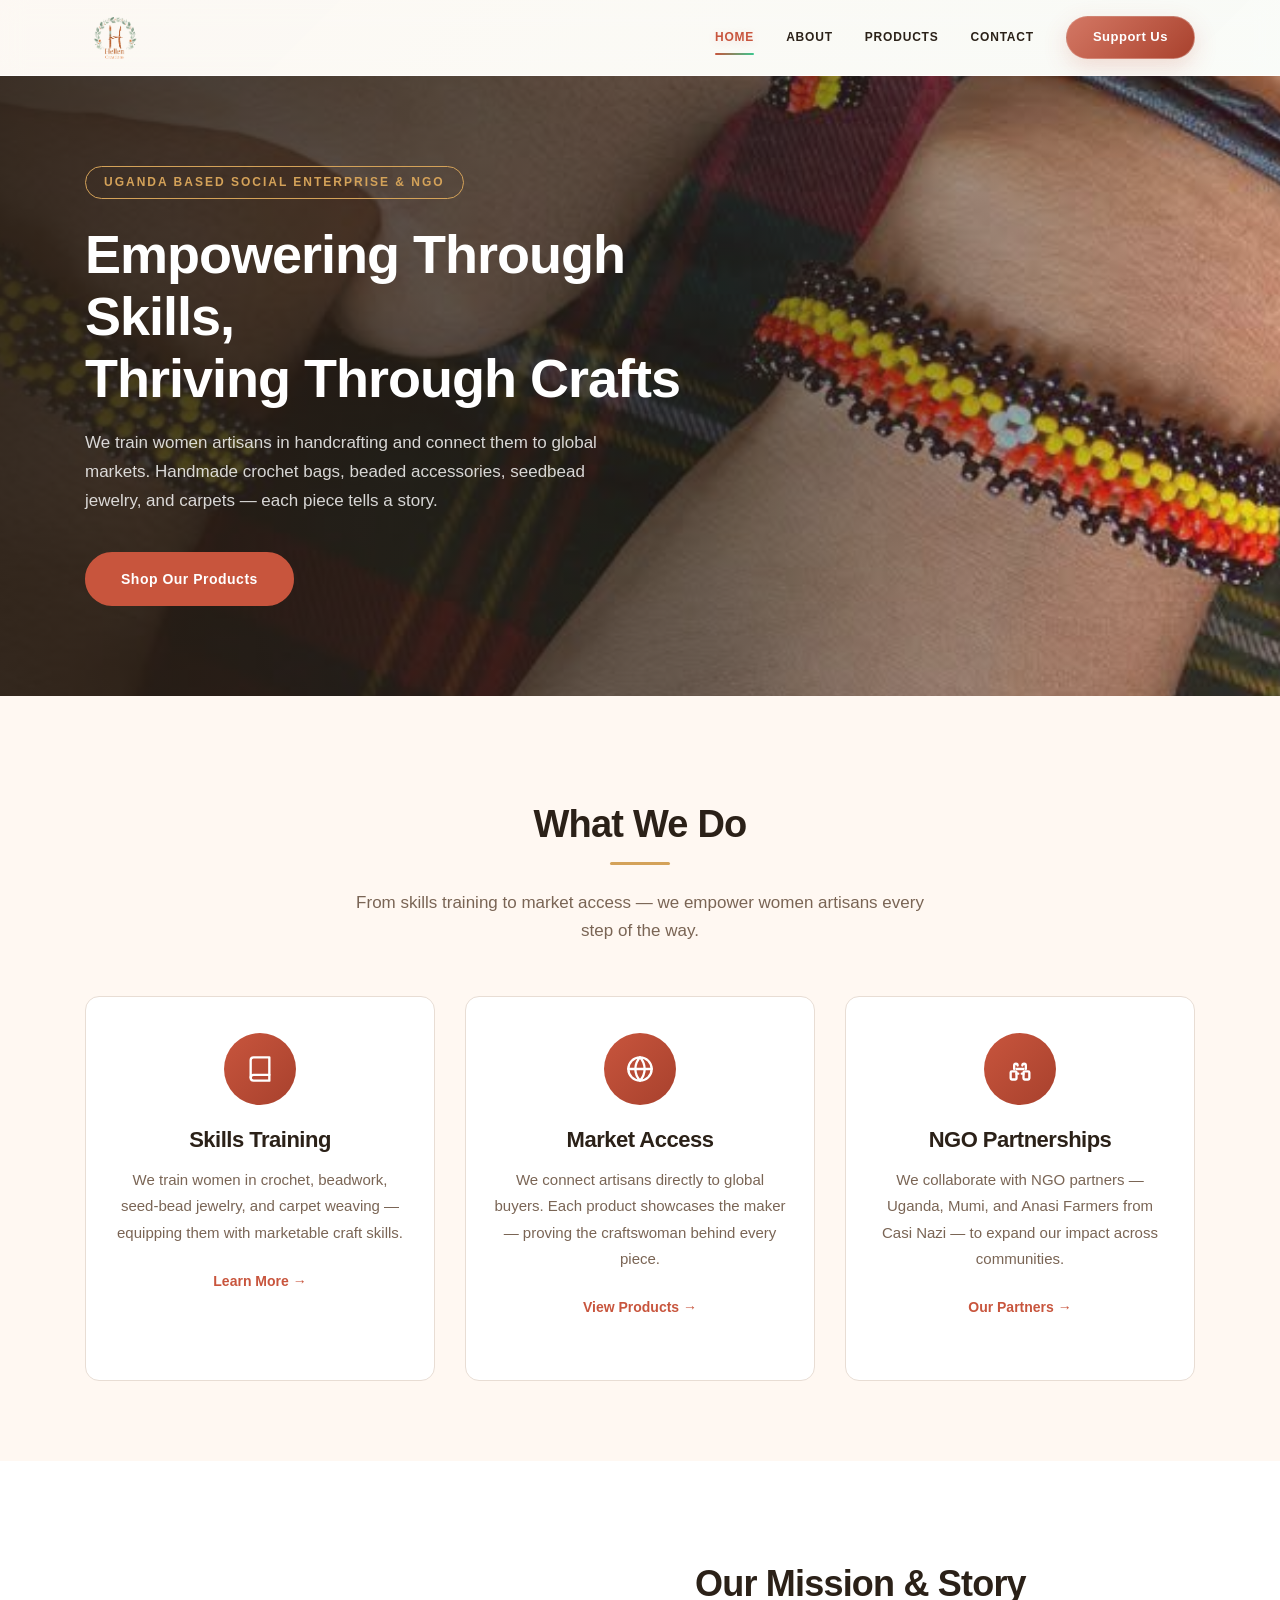
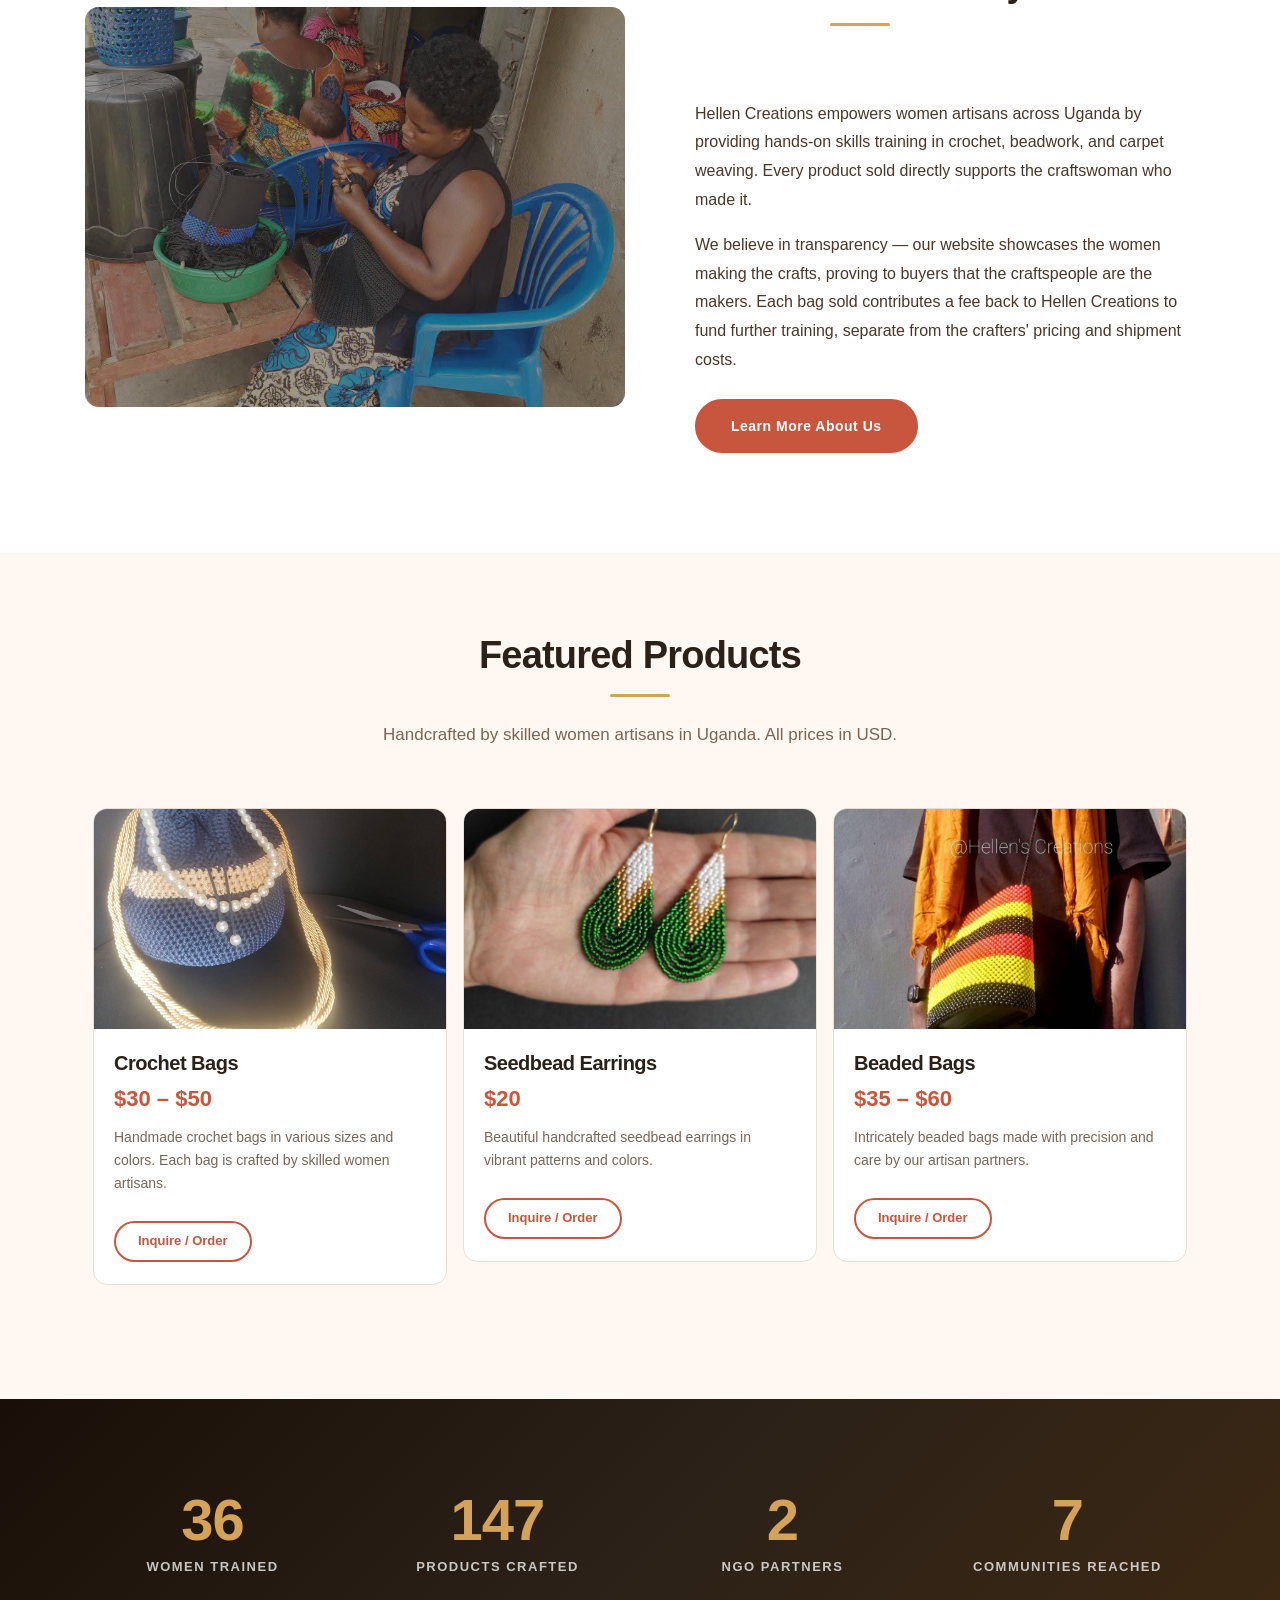
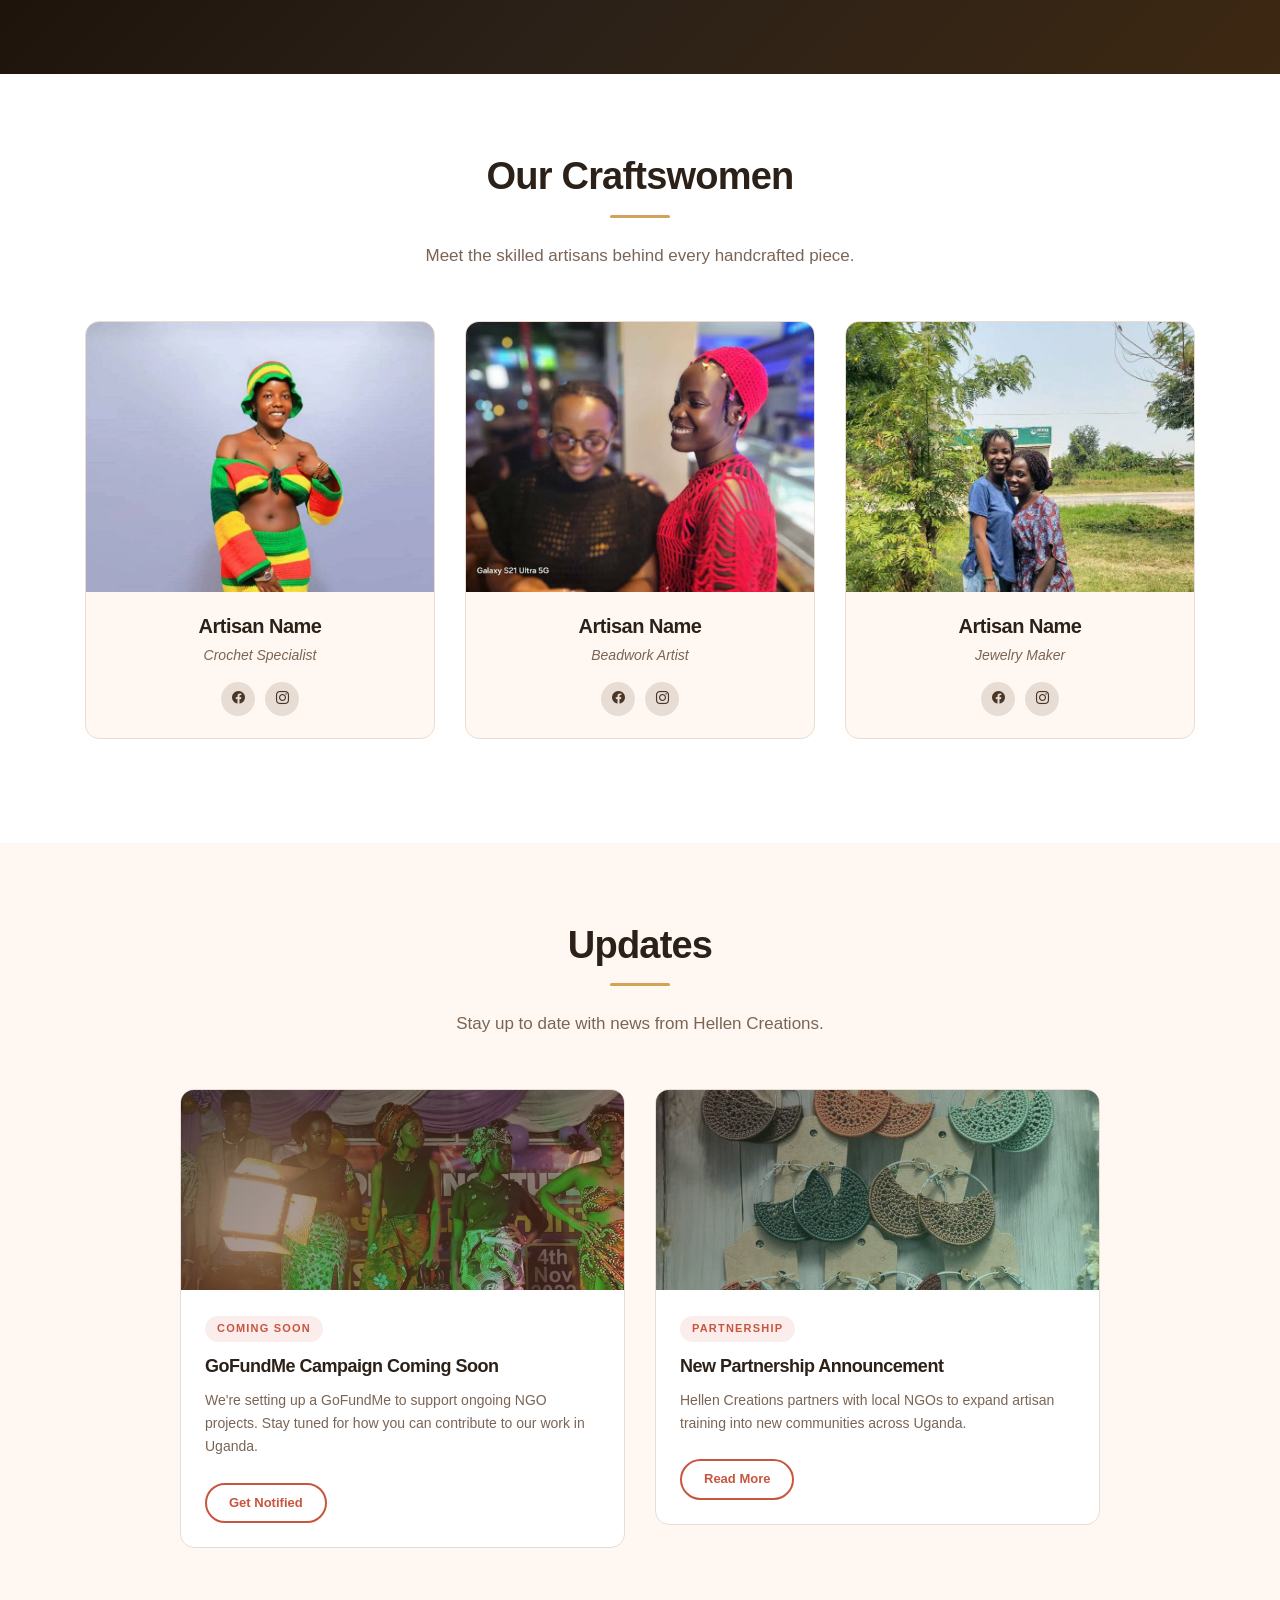
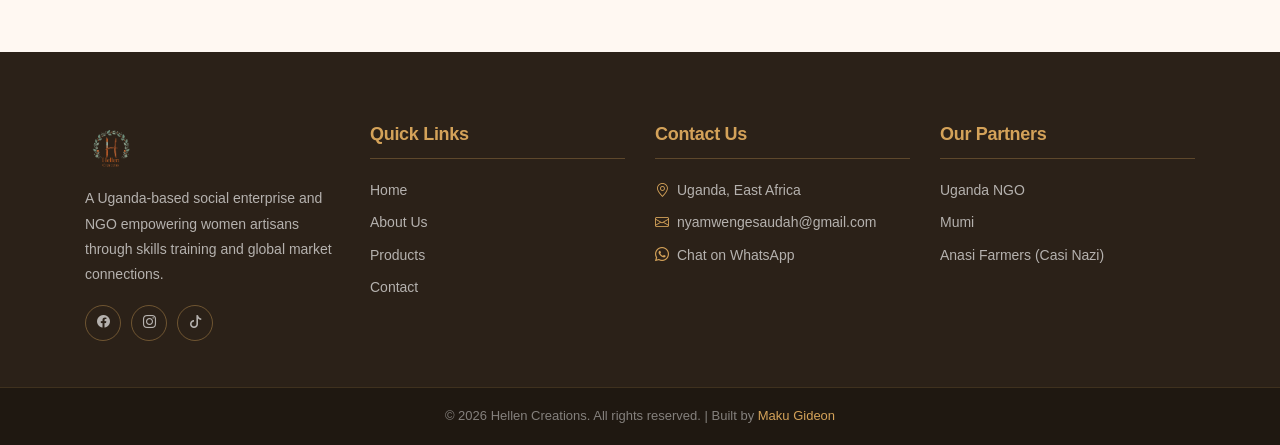
==== commit 8afe02fc: "Add custom favicon featuring woman artisan - Created SVG favicon depicting empowered woman artisan h" ====
--- a/index.html
+++ b/index.html
@@ -5,6 +5,10 @@
   <meta name="viewport" content="width=device-width, initial-scale=1.0">
   <title>Hellen Creations — Empowering Women Artisans in Uganda</title>
   <meta name="description" content="Hellen Creations is a Uganda-based social enterprise training women artisans in handcrafting and connecting them to global markets.">
+
+  <!-- Favicon -->
+  <link rel="icon" type="image/svg+xml" href="favicon.svg">
+  <link rel="icon" type="image/png" href="favicon.png" sizes="64x64">
 
   <!-- Bootstrap 4 -->
   <link rel="stylesheet" href="https://cdn.jsdelivr.net/npm/bootstrap@4.6.2/dist/css/bootstrap.min.css">
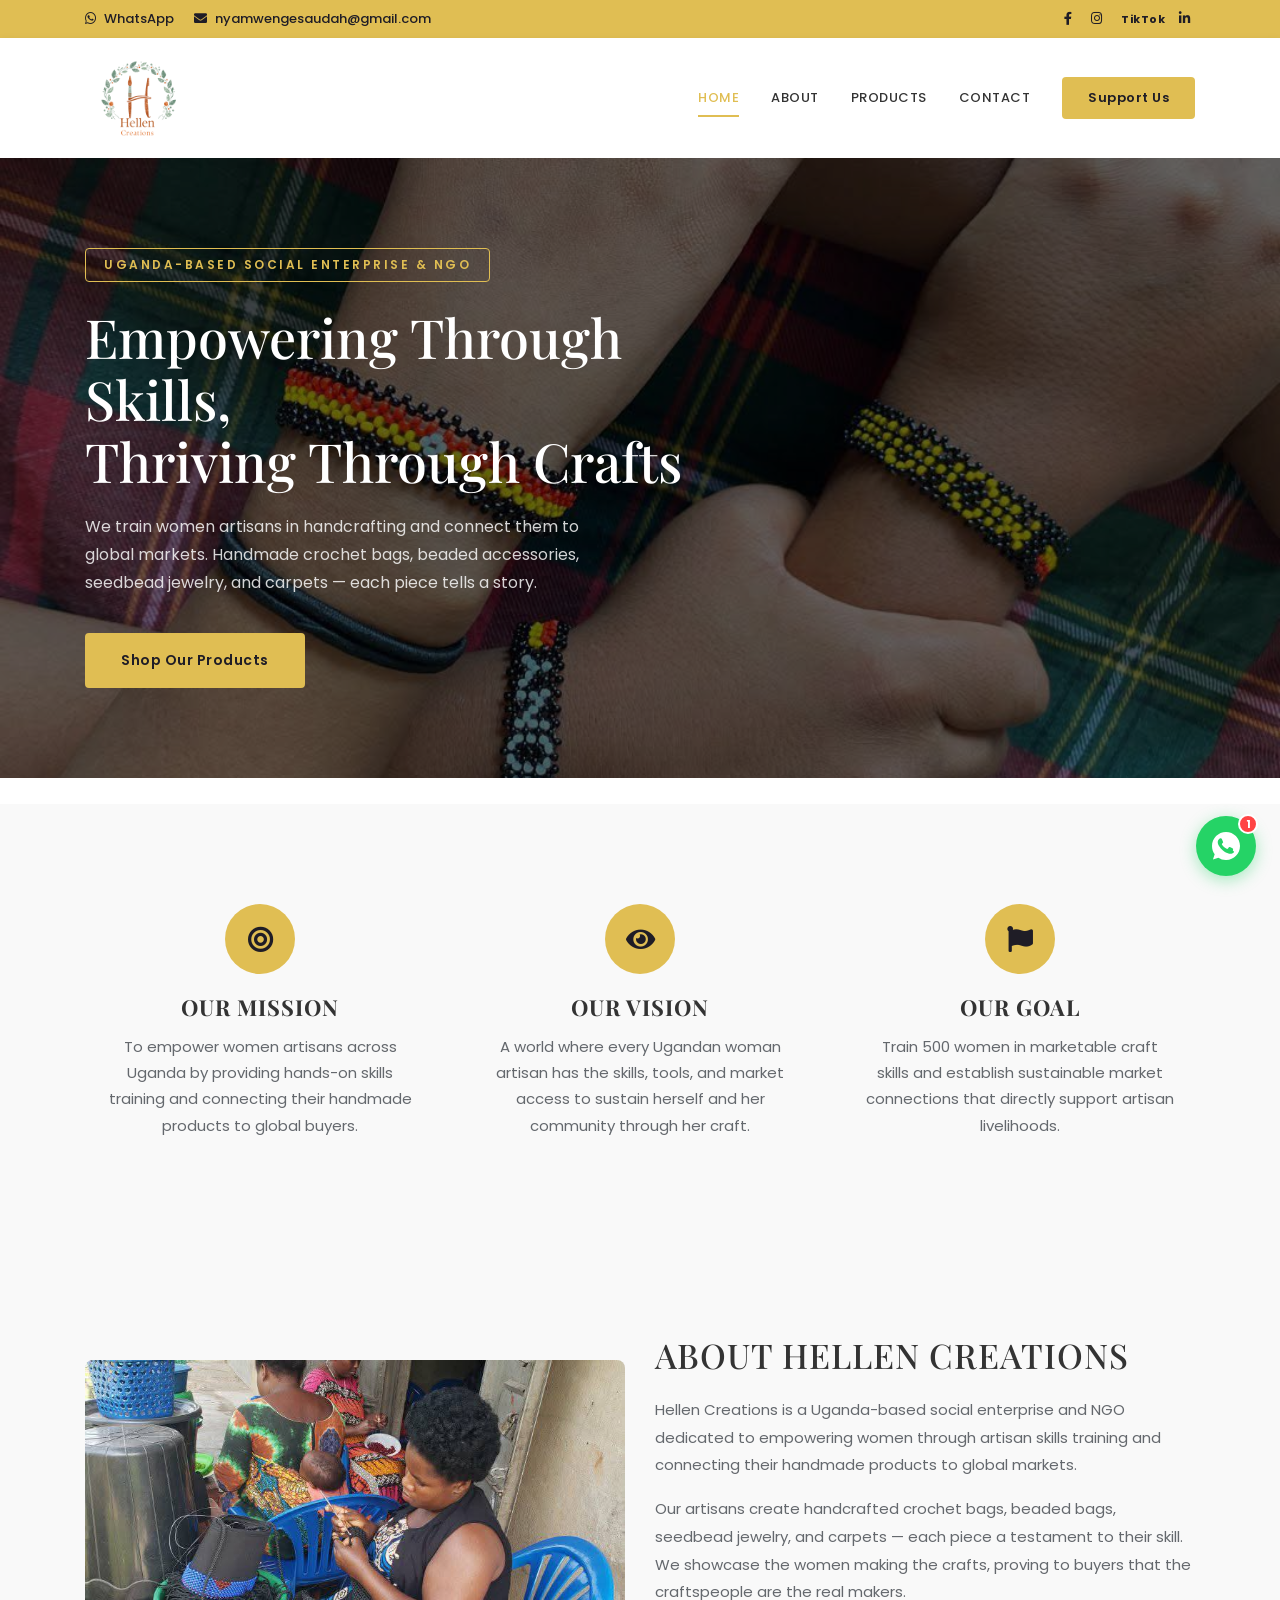
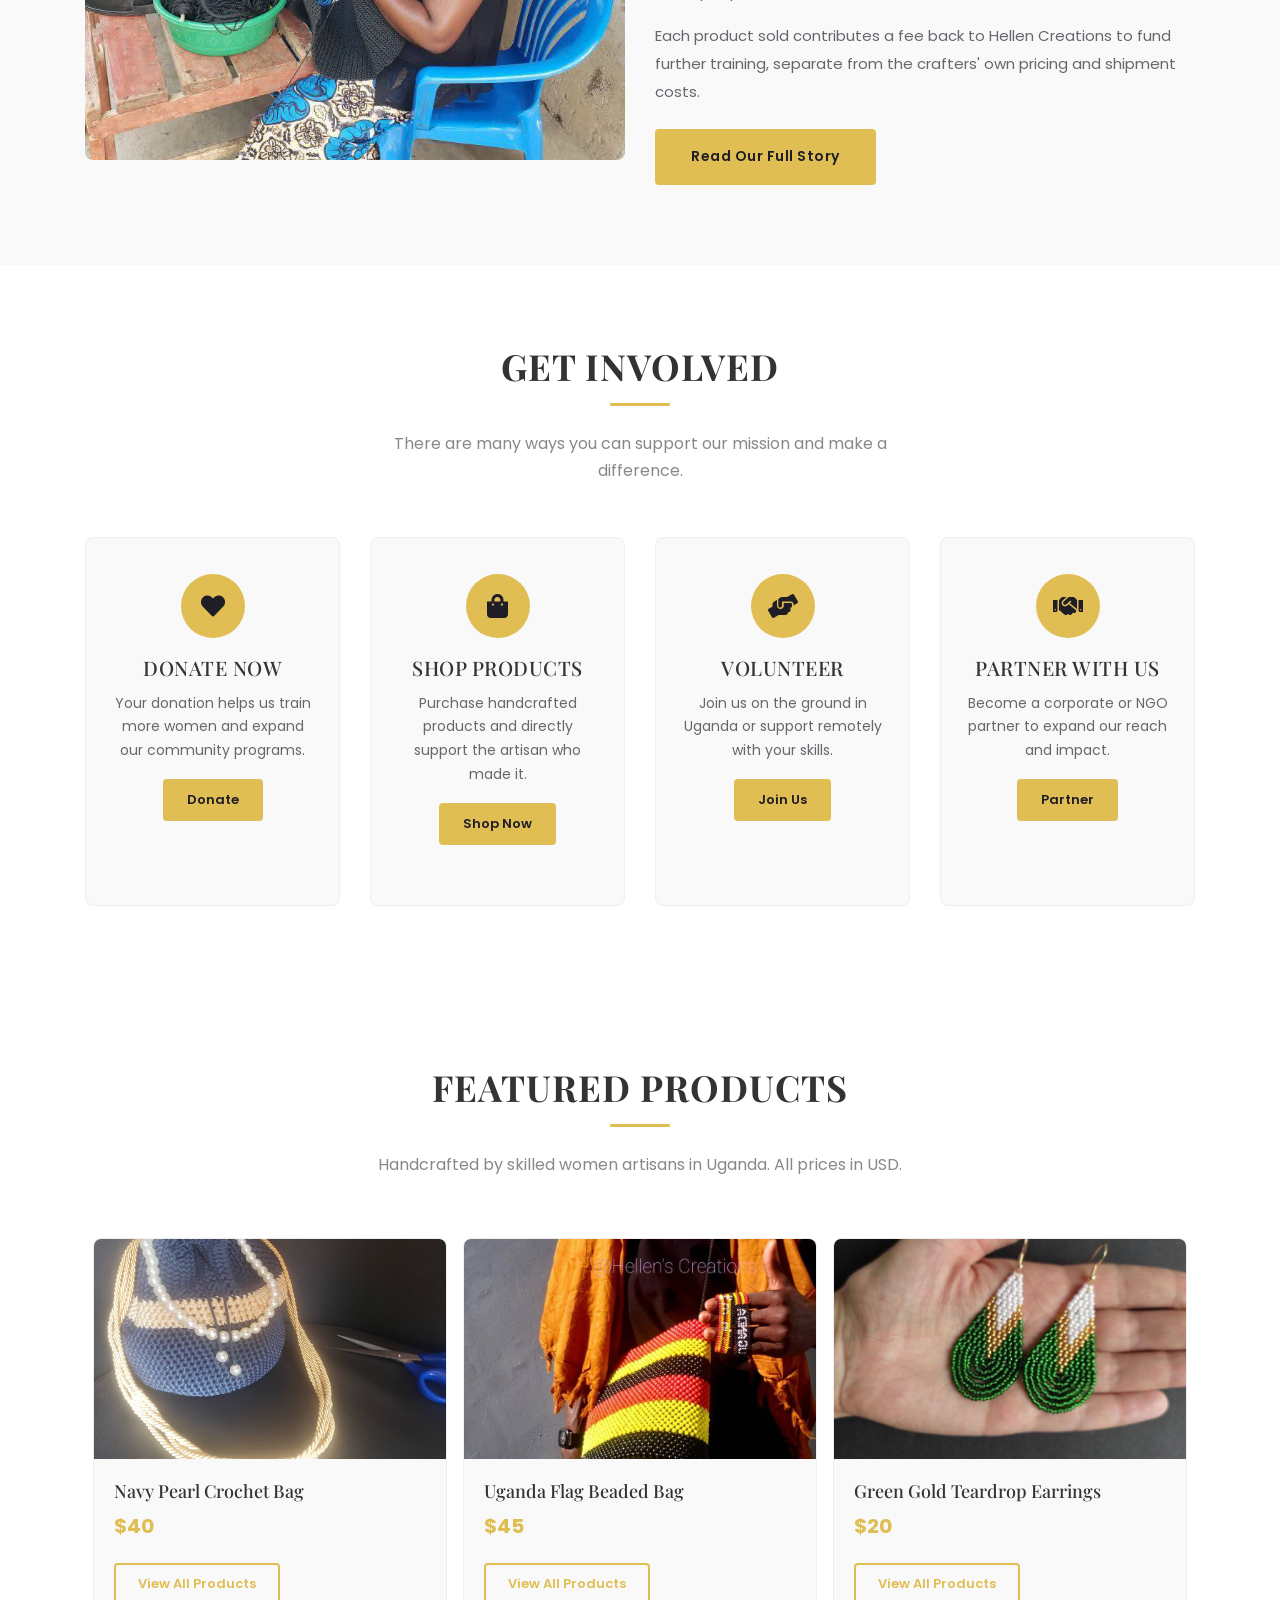
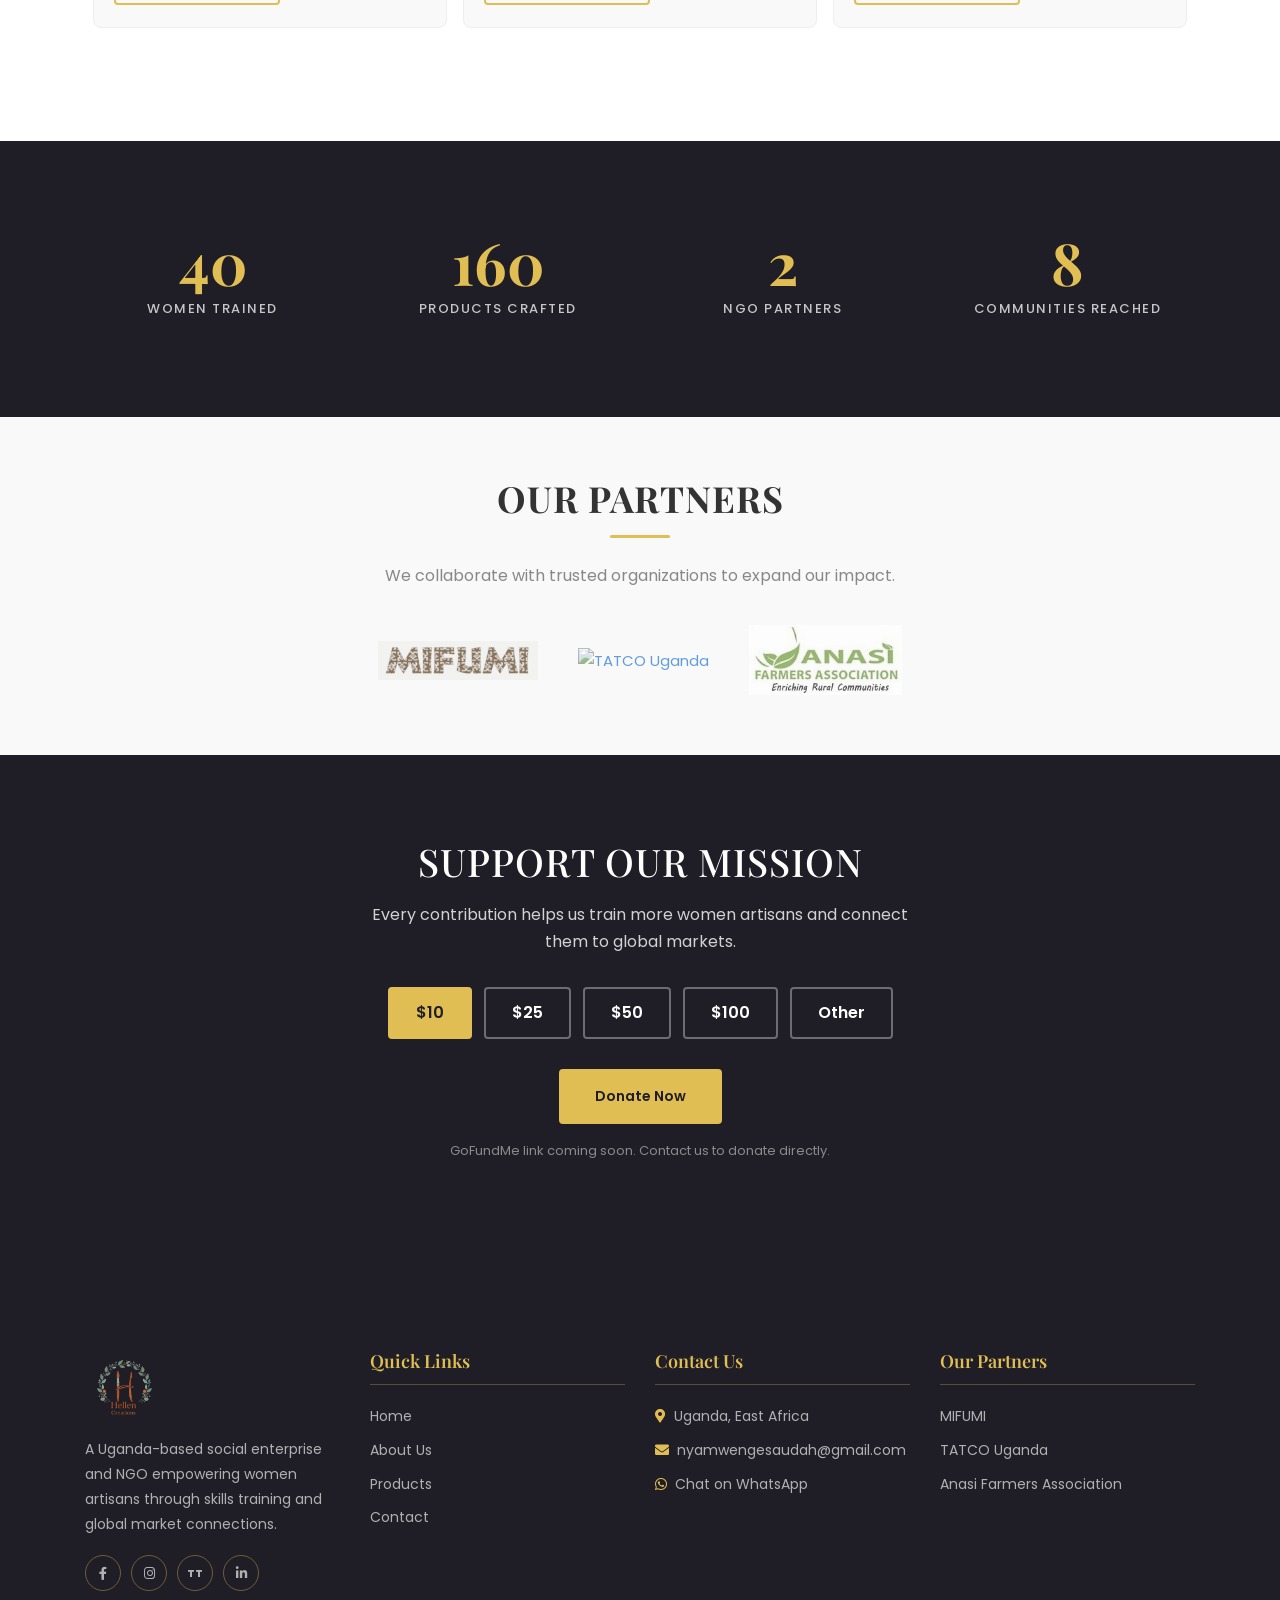
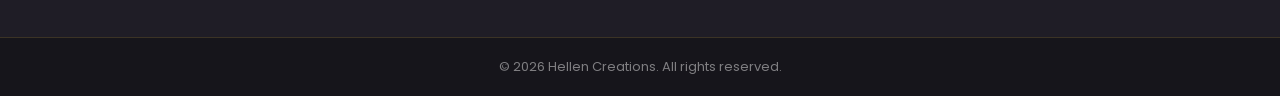
==== commit 200201a8: "quick fix" ====
--- a/index.html
+++ b/index.html
@@ -6,15 +6,16 @@
   <title>Hellen Creations — Empowering Women Artisans in Uganda</title>
   <meta name="description" content="Hellen Creations is a Uganda-based social enterprise training women artisans in handcrafting and connecting them to global markets.">
 
-  <!-- Favicon -->
-  <link rel="icon" type="image/svg+xml" href="favicon.svg">
-  <link rel="icon" type="image/png" href="favicon.png" sizes="64x64">
+  <!-- Google Fonts -->
+  <link rel="preconnect" href="https://fonts.googleapis.com">
+  <link rel="preconnect" href="https://fonts.gstatic.com" crossorigin>
+  <link href="https://fonts.googleapis.com/css2?family=Playfair+Display:ital,wght@0,400;0,600;0,700;1,400;1,600&family=Poppins:wght@300;400;500;600;700;900&display=swap" rel="stylesheet">
 
   <!-- Bootstrap 4 -->
   <link rel="stylesheet" href="https://cdn.jsdelivr.net/npm/bootstrap@4.6.2/dist/css/bootstrap.min.css">
 
-  <!-- Bootstrap Icons -->
-  <link rel="stylesheet" href="https://cdn.jsdelivr.net/npm/bootstrap-icons@1.11.3/font/bootstrap-icons.css">
+  <!-- Font Awesome 5 -->
+  <link rel="stylesheet" href="https://cdnjs.cloudflare.com/ajax/libs/font-awesome/5.15.4/css/all.min.css">
 
   <!-- Owl Carousel 2 -->
   <link rel="stylesheet" href="https://cdnjs.cloudflare.com/ajax/libs/OwlCarousel2/2.3.4/assets/owl.carousel.min.css">
@@ -25,7 +26,23 @@
 </head>
 <body>
 
-  
+  <!-- ==================== TOP BAR ==================== -->
+  <div class="top-bar">
+    <div class="container">
+      <div class="row align-items-center">
+        <div class="col-md-7 d-flex align-items-center flex-wrap">
+          <a href="https://wa.me/256700474721"><i class="fab fa-whatsapp"></i> WhatsApp</a>
+          <a href="mailto:nyamwengesaudah@gmail.com"><i class="fas fa-envelope"></i> nyamwengesaudah@gmail.com</a>
+        </div>
+        <div class="col-md-5 text-right top-social d-none d-md-flex justify-content-end align-items-center">
+          <a href="#" aria-label="Facebook"><i class="fab fa-facebook-f"></i></a>
+          <a href="#" aria-label="Instagram"><i class="fab fa-instagram"></i></a>
+          <a href="#" aria-label="TikTok" style="font-size:11px;font-weight:700;letter-spacing:0.5px;">TikTok</a>
+          <a href="#" aria-label="LinkedIn"><i class="fab fa-linkedin-in"></i></a>
+        </div>
+      </div>
+    </div>
+  </div>
 
   <!-- ==================== NAVIGATION ==================== -->
   <nav class="navbar navbar-expand-lg main-nav" id="mainNav">
@@ -41,7 +58,7 @@
         <ul class="navbar-nav ml-auto">
           <li class="nav-item"><a class="nav-link active" href="index.html">Home</a></li>
           <li class="nav-item"><a class="nav-link" href="About.html">About</a></li>
-          <li class="nav-item"><a class="nav-link" href="products.html">Products</a></li>
+          <li class="nav-item"><a class="nav-link" href="Cause.html">Products</a></li>
           <li class="nav-item"><a class="nav-link" href="contact.html">Contact</a></li>
         </ul>
         <a href="contact.html" class="btn-support ml-lg-3 mt-2 mt-lg-0">Support Us</a>
@@ -55,18 +72,16 @@
     <div class="hero-owl owl-carousel">
 
       <!-- Slide 1 -->
-      <div class="single-slider" style="overflow:hidden;">
-        <img src="img/photo_2026-03-13_14-51-52.jpg" alt="" aria-hidden="true"
-             style="position:absolute;width:100%;height:auto;min-height:100%;top:50%;left:50%;transform:translate(-50%,-50%) rotate(-90deg) scale(1.35);max-width:none;z-index:0;pointer-events:none;display:block;">
-        <div class="slider-overlay" style="z-index:1;"></div>
+      <div class="single-slider" style="background-image:url('img/kids.jpg');background-size:cover;background-position:center;">
+        <div class="slider-overlay"></div>
         <div class="container" style="position:relative;z-index:2;">
           <div class="row">
             <div class="col-xl-8 col-lg-9">
               <div class="slider-content">
-                <span class="slider-subtitle">Uganda Based Social Enterprise &amp; NGO</span>
+                <span class="slider-subtitle">Uganda-Based Social Enterprise &amp; NGO</span>
                 <h3>Empowering Through Skills,<br>Thriving Through Crafts</h3>
                 <p>We train women artisans in handcrafting and connect them to global markets. Handmade crochet bags, beaded accessories, seedbead jewelry, and carpets — each piece tells a story.</p>
-                <a href="products.html" class="boxed-btn3">Shop Our Products</a>
+                <a href="Cause.html" class="boxed-btn3">Shop Our Products</a>
               </div>
             </div>
           </div>
@@ -94,101 +109,112 @@
   </section>
   <!-- / Hero Slider -->
 
-  
-
-  <!-- ==================== WHAT WE DO ==================== -->
-  <section class="reson_area">
+  <!-- ==================== MISSION / VISION / GOAL ==================== -->
+  <section class="mvg-area p-0" style="padding:70px 0 !important;">
+    <div class="container">
+      <div class="row">
+
+        <div class="col-lg-4 col-md-4">
+          <div class="mvg-item">
+            <div class="mvg-icon"><i class="fas fa-bullseye"></i></div>
+            <h4>Our Mission</h4>
+            <p>To empower women artisans across Uganda by providing hands-on skills training and connecting their handmade products to global buyers.</p>
+          </div>
+        </div>
+
+        <div class="col-lg-4 col-md-4">
+          <div class="mvg-item">
+            <div class="mvg-icon"><i class="fas fa-eye"></i></div>
+            <h4>Our Vision</h4>
+            <p>A world where every Ugandan woman artisan has the skills, tools, and market access to sustain herself and her community through her craft.</p>
+          </div>
+        </div>
+
+        <div class="col-lg-4 col-md-4">
+          <div class="mvg-item">
+            <div class="mvg-icon"><i class="fas fa-flag"></i></div>
+            <h4>Our Goal</h4>
+            <p>Train 500 women in marketable craft skills and establish sustainable market connections that directly support artisan livelihoods.</p>
+          </div>
+        </div>
+
+      </div>
+    </div>
+  </section>
+  <!-- / Mission / Vision / Goal -->
+
+  <!-- ==================== ORGANIZATION BRIEF ==================== -->
+  <section class="org-brief-area">
+    <div class="container">
+      <div class="row align-items-center">
+        <div class="col-lg-6 mb-4 mb-lg-0">
+          <img src="img/photo_40_2026-03-17_14-40-14.jpg" alt="Hellen Creations artisans at work" class="org-image">
+        </div>
+        <div class="col-lg-6">
+          <h2>About Hellen Creations</h2>
+          <p>Hellen Creations is a Uganda-based social enterprise and NGO dedicated to empowering women through artisan skills training and connecting their handmade products to global markets.</p>
+          <p>Our artisans create handcrafted crochet bags, beaded bags, seedbead jewelry, and carpets — each piece a testament to their skill. We showcase the women making the crafts, proving to buyers that the craftspeople are the real makers.</p>
+          <p>Each product sold contributes a fee back to Hellen Creations to fund further training, separate from the crafters' own pricing and shipment costs.</p>
+          <a href="About.html" class="boxed-btn3 mt-2">Read Our Full Story</a>
+        </div>
+      </div>
+    </div>
+  </section>
+  <!-- / Organization Brief -->
+
+  <!-- ==================== CTA ACTION CARDS ==================== -->
+  <section class="cta-area">
     <div class="container">
       <div class="row justify-content-center">
         <div class="col-lg-7">
           <div class="section-title">
-            <h2>What We Do</h2>
-            <p>From skills training to market access — we empower women artisans every step of the way.</p>
+            <h2>Get Involved</h2>
+            <p>There are many ways you can support our mission and make a difference.</p>
           </div>
         </div>
       </div>
       <div class="row">
 
-        <!-- Card 1 -->
-        <div class="col-lg-4 col-md-6">
-          <div class="single_reson">
-            <div class="icon-wrap">
-              <!-- BookOpen Icon -->
-              <svg xmlns="http://www.w3.org/2000/svg" width="28" height="28" viewBox="0 0 24 24" fill="none" stroke="currentColor" stroke-width="2" stroke-linecap="round" stroke-linejoin="round">
-                <path d="M4 19.5A2.5 2.5 0 0 1 6.5 17H20"></path>
-                <path d="M6.5 2H20v20H6.5A2.5 2.5 0 0 1 4 19.5v-15A2.5 2.5 0 0 1 6.5 2z"></path>
-              </svg>
-            </div>
-            <h4>Skills Training</h4>
-            <p>We train women in crochet, beadwork, seed-bead jewelry, and carpet weaving — equipping them with marketable craft skills.</p>
-            <a href="About.html" class="learn-link">Learn More &rarr;</a>
-          </div>
-        </div>
-
-        <!-- Card 2 -->
-        <div class="col-lg-4 col-md-6">
-          <div class="single_reson">
-            <div class="icon-wrap">
-              <!-- Globe Icon -->
-              <svg xmlns="http://www.w3.org/2000/svg" width="28" height="28" viewBox="0 0 24 24" fill="none" stroke="currentColor" stroke-width="2" stroke-linecap="round" stroke-linejoin="round">
-                <circle cx="12" cy="12" r="10"></circle>
-                <path d="M2 12h20"></path>
-                <path d="M12 2a15.3 15.3 0 0 1 4 10 15.3 15.3 0 0 1-4 10 15.3 15.3 0 0 1-4-10 15.3 15.3 0 0 1 4-10z"></path>
-              </svg>
-            </div>
-            <h4>Market Access</h4>
-            <p>We connect artisans directly to global buyers. Each product showcases the maker — proving the craftswoman behind every piece.</p>
-            <a href="products.html" class="learn-link">View Products &rarr;</a>
-          </div>
-        </div>
-
-        <!-- Card 3 -->
-        <div class="col-lg-4 col-md-6">
-          <div class="single_reson">
-            <div class="icon-wrap">
-              <!-- Handshake Icon -->
-              <svg xmlns="http://www.w3.org/2000/svg" width="28" height="28" viewBox="0 0 24 24" fill="none" stroke="currentColor" stroke-width="2" stroke-linecap="round" stroke-linejoin="round">
-                <path d="M17 12v-3c0-.82-.66-1.5-1.5-1.5S14 8.18 14 9"></path>
-                <path d="M7 12v-3c0-.82.66-1.5 1.5-1.5S10 8.18 10 9"></path>
-                <path d="M9 12h6"></path>
-                <path d="M9 16h1.5m3 0H15"></path>
-                <path d="M9 20c0 .55-.45 1-1 1H5c-.55 0-1-.45-1-1v-5c0-.55.45-1 1-1h3c.55 0 1 .45 1 1v5z"></path>
-                <path d="M15 20c0 .55.45 1 1 1h3c.55 0 1-.45 1-1v-5c0-.55-.45-1-1-1h-3c-.55 0-1 .45-1 1v5z"></path>
-              </svg>
-            </div>
-            <h4>NGO Partnerships</h4>
-            <p>We collaborate with NGO partners — Uganda, Mumi, and Anasi Farmers from Casi Nazi — to expand our impact across communities.</p>
-            <a href="About.html#partners" class="learn-link">Our Partners &rarr;</a>
-          </div>
-        </div>
-
-      </div>
-    </div>
-  </section>
-  <!-- / What We Do -->
-
-  <!-- ==================== OUR MISSION ==================== -->
-  <section class="latest_activites_area">
-    <div class="container">
-      <div class="row align-items-center">
-        <div class="col-lg-6">
-          <div class="mission-video-thumb" style="background-image:url('img/photo_40_2026-03-17_14-40-14.jpg');background-size:cover;background-position:center;">
-          </div>
-        </div>
-        <div class="col-lg-6">
-          <div class="mission-content">
-            <div class="section-title text-left" style="text-align:left !important;">
-              <h2 style="text-align:left;">Our Mission &amp; Story</h2>
-            </div>
-            <p>Hellen Creations empowers women artisans across Uganda by providing hands-on skills training in crochet, beadwork, and carpet weaving. Every product sold directly supports the craftswoman who made it.</p>
-            <p>We believe in transparency — our website showcases the women making the crafts, proving to buyers that the craftspeople are the makers. Each bag sold contributes a fee back to Hellen Creations to fund further training, separate from the crafters' pricing and shipment costs.</p>
-            <a href="About.html" class="boxed-btn3 mt-2">Learn More About Us</a>
-          </div>
-        </div>
-      </div>
-    </div>
-  </section>
-  <!-- / Our Mission -->
+        <div class="col-lg-3 col-md-6">
+          <div class="cta-card">
+            <div class="cta-icon"><i class="fas fa-heart"></i></div>
+            <h4>Donate Now</h4>
+            <p>Your donation helps us train more women and expand our community programs.</p>
+            <a href="contact.html" class="btn-cta">Donate</a>
+          </div>
+        </div>
+
+        <div class="col-lg-3 col-md-6">
+          <div class="cta-card">
+            <div class="cta-icon"><i class="fas fa-shopping-bag"></i></div>
+            <h4>Shop Products</h4>
+            <p>Purchase handcrafted products and directly support the artisan who made it.</p>
+            <a href="Cause.html" class="btn-cta">Shop Now</a>
+          </div>
+        </div>
+
+        <div class="col-lg-3 col-md-6">
+          <div class="cta-card">
+            <div class="cta-icon"><i class="fas fa-hands-helping"></i></div>
+            <h4>Volunteer</h4>
+            <p>Join us on the ground in Uganda or support remotely with your skills.</p>
+            <a href="contact.html" class="btn-cta">Join Us</a>
+          </div>
+        </div>
+
+        <div class="col-lg-3 col-md-6">
+          <div class="cta-card">
+            <div class="cta-icon"><i class="fas fa-handshake"></i></div>
+            <h4>Partner With Us</h4>
+            <p>Become a corporate or NGO partner to expand our reach and impact.</p>
+            <a href="contact.html" class="btn-cta">Partner</a>
+          </div>
+        </div>
+
+      </div>
+    </div>
+  </section>
+  <!-- / CTA Action Cards -->
 
   <!-- ==================== FEATURED PRODUCTS ==================== -->
   <section class="popular_causes_area">
@@ -204,47 +230,93 @@
 
       <div class="products-owl owl-carousel">
 
-        <!-- Product 1 -->
-        <div class="cause_item">
-          <img src="img/photo_55_2026-03-17_14-40-14.jpg" alt="Crochet Bags" class="product-img">
-          <div class="cause_text">
-            <h4>Crochet Bags</h4>
-            <span class="product-price">$30 – $50</span>
-            <p>Handmade crochet bags in various sizes and colors. Each bag is crafted by skilled women artisans.</p>
-            <a href="contact.html" class="btn-inquire">Inquire / Order</a>
-          </div>
-        </div>
-
-        <!-- Product 2 -->
-        <div class="cause_item">
-          <img src="img/photo_2_2026-03-17_14-40-14.jpg" alt="Seedbead Earrings" class="product-img">
-          <div class="cause_text">
-            <h4>Seedbead Earrings</h4>
+        <div class="cause_item">
+          <img src="img/photo_55_2026-03-17_14-40-14.jpg" alt="Navy Pearl Crochet Bag" class="product-img">
+          <div class="cause_text">
+            <h4>Navy Pearl Crochet Bag</h4>
+            <span class="product-price">$40</span>
+            <a href="Cause.html" class="btn-inquire">View All Products</a>
+          </div>
+        </div>
+
+        <div class="cause_item">
+          <img src="img/photo_29_2026-03-17_14-40-14.jpg" alt="Uganda Flag Beaded Bag" class="product-img">
+          <div class="cause_text">
+            <h4>Uganda Flag Beaded Bag</h4>
+            <span class="product-price">$45</span>
+            <a href="Cause.html" class="btn-inquire">View All Products</a>
+          </div>
+        </div>
+
+        <div class="cause_item">
+          <img src="img/photo_2_2026-03-17_14-40-14.jpg" alt="Green Gold Earrings" class="product-img">
+          <div class="cause_text">
+            <h4>Green Gold Teardrop Earrings</h4>
             <span class="product-price">$20</span>
-            <p>Beautiful handcrafted seedbead earrings in vibrant patterns and colors.</p>
-            <a href="contact.html" class="btn-inquire">Inquire / Order</a>
-          </div>
-        </div>
-
-        <!-- Product 3 -->
-        <div class="cause_item">
-          <img src="img/photo_65_2026-03-17_14-40-14.jpg" alt="Beaded Bags" class="product-img">
-          <div class="cause_text">
-            <h4>Beaded Bags</h4>
-            <span class="product-price">$35 – $60</span>
-            <p>Intricately beaded bags made with precision and care by our artisan partners.</p>
-            <a href="contact.html" class="btn-inquire">Inquire / Order</a>
-          </div>
-        </div>
-
-        <!-- Product 4 -->
-        <div class="cause_item">
-          <img src="img/photo_62_2026-03-17_14-40-14.jpg" alt="Seedbead Necklaces" class="product-img">
-          <div class="cause_text">
-            <h4>Seedbead Necklaces</h4>
-            <span class="product-price">From $25</span>
-            <p>Statement necklaces handmade with colorful seedbeads in traditional and modern designs.</p>
-            <a href="contact.html" class="btn-inquire">Inquire / Order</a>
+            <a href="Cause.html" class="btn-inquire">View All Products</a>
+          </div>
+        </div>
+
+        <div class="cause_item">
+          <img src="img/photo_13_2026-03-17_14-40-14.jpg" alt="Happy Place Heart Rug" class="product-img">
+          <div class="cause_text">
+            <h4>Heart "Happy Place" Rug</h4>
+            <span class="product-price">$35</span>
+            <a href="Cause.html" class="btn-inquire">View All Products</a>
+          </div>
+        </div>
+
+        <div class="cause_item">
+          <img src="img/photo_17_2026-03-17_14-40-14.jpg" alt="Tufted Mini Bags" class="product-img">
+          <div class="cause_text">
+            <h4>Tufted Mini Bags</h4>
+            <span class="product-price">$30</span>
+            <a href="Cause.html" class="btn-inquire">View All Products</a>
+          </div>
+        </div>
+
+        <div class="cause_item">
+          <img src="img/photo_76_2026-03-17_14-40-14.jpg" alt="LOVE Beaded Bracelet" class="product-img">
+          <div class="cause_text">
+            <h4>LOVE Beaded Bracelet</h4>
+            <span class="product-price">$15</span>
+            <a href="Cause.html" class="btn-inquire">View All Products</a>
+          </div>
+        </div>
+
+        <div class="cause_item">
+          <img src="img/photo_37_2026-03-17_14-40-14.jpg" alt="Turquoise Rope Necklace" class="product-img">
+          <div class="cause_text">
+            <h4>Turquoise Rope Necklace</h4>
+            <span class="product-price">$25</span>
+            <a href="Cause.html" class="btn-inquire">View All Products</a>
+          </div>
+        </div>
+
+        <div class="cause_item">
+          <img src="img/photo_50_2026-03-17_14-40-14.jpg" alt="Green Crown Beaded Tote" class="product-img">
+          <div class="cause_text">
+            <h4>Green Crown Beaded Tote</h4>
+            <span class="product-price">$50</span>
+            <a href="Cause.html" class="btn-inquire">View All Products</a>
+          </div>
+        </div>
+
+        <div class="cause_item">
+          <img src="img/photo_77_2026-03-17_14-40-14.jpg" alt="Mt Fuji Tufted Art" class="product-img">
+          <div class="cause_text">
+            <h4>Mt. Fuji Tufted Art</h4>
+            <span class="product-price">$40</span>
+            <a href="Cause.html" class="btn-inquire">View All Products</a>
+          </div>
+        </div>
+
+        <div class="cause_item">
+          <img src="img/photo_24_2026-03-17_14-40-14.jpg" alt="Rasta Crochet Outfit" class="product-img">
+          <div class="cause_text">
+            <h4>Rasta Crochet Outfit</h4>
+            <span class="product-price">$60</span>
+            <a href="Cause.html" class="btn-inquire">View All Products</a>
           </div>
         </div>
 
@@ -291,115 +363,49 @@
   </section>
   <!-- / Counter -->
 
-  <!-- ==================== OUR CRAFTSWOMEN ==================== -->
-  <section class="our_volunteer_area">
+  <!-- ==================== PARTNER LOGOS ==================== -->
+  <section class="partners-logo-area">
     <div class="container">
       <div class="row justify-content-center">
         <div class="col-lg-7">
           <div class="section-title">
-            <h2>Our Craftswomen</h2>
-            <p>Meet the skilled artisans behind every handcrafted piece.</p>
-          </div>
-        </div>
-      </div>
-      <div class="row">
-
-        <div class="col-lg-4 col-md-6">
-          <div class="single_volunteer">
-            <img src="img/photo_45_2026-03-17_14-40-14.jpg" alt="Crochet Specialist">
-            <div class="volunteer-info">
-              <h4>Artisan Name</h4>
-              <span>Crochet Specialist</span>
-              <div class="volunteer-social">
-                <a href="https://www.facebook.com/nicki256" aria-label="Facebook" target="_blank" rel="noopener noreferrer"><i class="bi bi-facebook"></i></a>
-                <a href="https://www.instagram.com/_hellenscreations_?igsh=b3hobHY1OXo5YTQ0" aria-label="Instagram" target="_blank" rel="noopener noreferrer"><i class="bi bi-instagram"></i></a>
-              </div>
-            </div>
-          </div>
-        </div>
-
-        <div class="col-lg-4 col-md-6">
-          <div class="single_volunteer">
-            <img src="img/photo_30_2026-03-17_14-40-14.jpg" alt="Beadwork Artist">
-            <div class="volunteer-info">
-              <h4>Artisan Name</h4>
-              <span>Beadwork Artist</span>
-              <div class="volunteer-social">
-                <a href="https://www.facebook.com/nicki256" aria-label="Facebook" target="_blank" rel="noopener noreferrer"><i class="bi bi-facebook"></i></a>
-                <a href="https://www.instagram.com/_hellenscreations_?igsh=b3hobHY1OXo5YTQ0" aria-label="Instagram" target="_blank" rel="noopener noreferrer"><i class="bi bi-instagram"></i></a>
-              </div>
-            </div>
-          </div>
-        </div>
-
-        <div class="col-lg-4 col-md-6">
-          <div class="single_volunteer">
-            <img src="img/photo_60_2026-03-17_14-40-14.jpg" alt="Jewelry Maker">
-            <div class="volunteer-info">
-              <h4>Artisan Name</h4>
-              <span>Jewelry Maker</span>
-              <div class="volunteer-social">
-                <a href="https://www.facebook.com/nicki256" aria-label="Facebook" target="_blank" rel="noopener noreferrer"><i class="bi bi-facebook"></i></a>
-                <a href="https://www.instagram.com/_hellenscreations_?igsh=b3hobHY1OXo5YTQ0" aria-label="Instagram" target="_blank" rel="noopener noreferrer"><i class="bi bi-instagram"></i></a>
-              </div>
-            </div>
-          </div>
-        </div>
-
-      </div>
-    </div>
-  </section>
-  <!-- / Our Craftswomen -->
-
-  <!-- ==================== UPDATES ==================== -->
-  <section class="news__area">
-    <div class="container">
-      <div class="row justify-content-center">
-        <div class="col-lg-7">
-          <div class="section-title">
-            <h2>Updates</h2>
-            <p>Stay up to date with news from Hellen Creations.</p>
-          </div>
-        </div>
-      </div>
-      <div class="row justify-content-center">
-
-        <div class="col-lg-5 col-md-6">
-          <div class="single_news">
-            <div class="news-thumb" style="background-image: url('img/photo_25_2026-03-17_14-40-14.jpg'); background-size: cover; background-position: center;">
-              <div style="position: absolute; inset: 0; background: linear-gradient(135deg, rgba(43,33,24,0.6), rgba(200,85,61,0.3));"></div>
-              <i class="fas fa-heart" style="position: relative; z-index: 10;"></i>
-            </div>
-            <div class="news-body">
-              <span class="news-tag">Coming Soon</span>
-              <h4>GoFundMe Campaign Coming Soon</h4>
-              <p>We're setting up a GoFundMe to support ongoing NGO projects. Stay tuned for how you can contribute to our work in Uganda.</p>
-              <a href="contact.html" class="btn-inquire mt-2">Get Notified</a>
-            </div>
-          </div>
-        </div>
-
-        <div class="col-lg-5 col-md-6">
-          <div class="single_news">
-            <div class="news-thumb" style="background-image: url('img/photo_15_2026-03-17_14-40-14.jpg'); background-size: cover; background-position: center;">
-              <div style="position: absolute; inset: 0; background: linear-gradient(135deg, rgba(43,33,24,0.6), rgba(60,199,143,0.3));"></div>
-              <i class="fas fa-users" style="position: relative; z-index: 10;"></i>
-            </div>
-            <div class="news-body">
-              <span class="news-tag">Partnership</span>
-              <h4>New Partnership Announcement</h4>
-              <p>Hellen Creations partners with local NGOs to expand artisan training into new communities across Uganda.</p>
-              <a href="About.html#partners" class="btn-inquire mt-2">Read More</a>
-            </div>
-          </div>
-        </div>
-
-      </div>
-    </div>
-  </section>
-  <!-- / Updates -->
-
-  
+            <h2>Our Partners</h2>
+            <p>We collaborate with trusted organizations to expand our impact.</p>
+          </div>
+        </div>
+      </div>
+      <div class="partner-logo-grid">
+        <a href="https://mifumi.org/" target="_blank" rel="noopener noreferrer">
+          <img src="img/mifumi-logo.png" alt="MIFUMI">
+        </a>
+        <a href="https://tatcoug.org/" target="_blank" rel="noopener noreferrer">
+          <img src="https://tatcoug.org/wp-content/uploads/2023/02/cropped-unnamed.png" alt="TATCO Uganda">
+        </a>
+        <a href="https://anasifarmers.org/" target="_blank" rel="noopener noreferrer">
+          <img src="anasifarmers.png" alt="Anasi Farmers Association">
+        </a>
+      </div>
+    </div>
+  </section>
+  <!-- / Partner Logos -->
+
+  <!-- ==================== DONATION ==================== -->
+  <section class="make_donation_area">
+    <div class="container">
+      <h2>Support Our Mission</h2>
+      <p>Every contribution helps us train more women artisans and connect them to global markets.</p>
+      <div class="donation-amounts">
+        <button class="donation-amt-btn active">$10</button>
+        <button class="donation-amt-btn">$25</button>
+        <button class="donation-amt-btn">$50</button>
+        <button class="donation-amt-btn">$100</button>
+        <button class="donation-amt-btn">Other</button>
+      </div>
+      <a href="contact.html" class="boxed-btn4">Donate Now</a>
+      <p style="margin-top:16px;font-size:13px;opacity:0.6;">GoFundMe link coming soon. Contact us to donate directly.</p>
+    </div>
+  </section>
+  <!-- / Donation -->
 
   <!-- ==================== FOOTER ==================== -->
   <footer class="footer_area">
@@ -409,14 +415,15 @@
         <!-- Col 1 -->
         <div class="col-lg-3 col-md-6 footer-widget">
           <a href="index.html">
-            <img src="img/tp-logo-hc.png" alt="Hellen Creations" style="max-height:48px;"
-                 onerror="this.outerHTML='<span class=\'navbar-brand-text\'>Hellen Creations</span>'">
+            <img src="img/tp-logo-hc.png" alt="Hellen Creations" style="max-height:72px;"
+                 onerror="this.outerHTML='<span style=\'font-family:Playfair Display,serif;font-size:20px;font-weight:700;color:#e0be53\'>Hellen Creations</span>'">
           </a>
           <p style="margin-top:14px;">A Uganda-based social enterprise and NGO empowering women artisans through skills training and global market connections.</p>
           <div class="footer-social">
-            <a href="https://www.facebook.com/nicki256" aria-label="Facebook" target="_blank" rel="noopener noreferrer"><i class="bi bi-facebook"></i></a>
-            <a href="https://www.instagram.com/_hellenscreations_?igsh=b3hobHY1OXo5YTQ0" aria-label="Instagram" target="_blank" rel="noopener noreferrer"><i class="bi bi-instagram"></i></a>
-            <a href="https://tiktok.com/@hellens_creations" aria-label="TikTok" target="_blank" rel="noopener noreferrer"><i class="bi bi-tiktok"></i></a>
+            <a href="#" aria-label="Facebook"><i class="fab fa-facebook-f"></i></a>
+            <a href="#" aria-label="Instagram"><i class="fab fa-instagram"></i></a>
+            <a href="#" aria-label="TikTok" style="font-size:10px;font-weight:800;">TT</a>
+            <a href="#" aria-label="LinkedIn"><i class="fab fa-linkedin-in"></i></a>
           </div>
         </div>
 
@@ -426,7 +433,7 @@
           <ul>
             <li><a href="index.html">Home</a></li>
             <li><a href="About.html">About Us</a></li>
-            <li><a href="products.html">Products</a></li>
+            <li><a href="Cause.html">Products</a></li>
             <li><a href="contact.html">Contact</a></li>
           </ul>
         </div>
@@ -435,15 +442,15 @@
         <div class="col-lg-3 col-md-6 footer-widget">
           <h4 class="footer-title">Contact Us</h4>
           <ul>
-            <li><i class="bi bi-geo-alt" style="color:var(--hc-gold);margin-right:8px;"></i>Uganda, East Africa</li>
+            <li><i class="fas fa-map-marker-alt" style="color:var(--hc-gold);margin-right:8px;"></i>Uganda, East Africa</li>
             <li>
               <a href="mailto:nyamwengesaudah@gmail.com">
-                <i class="bi bi-envelope" style="color:var(--hc-gold);margin-right:8px;"></i>nyamwengesaudah@gmail.com
+                <i class="fas fa-envelope" style="color:var(--hc-gold);margin-right:8px;"></i>nyamwengesaudah@gmail.com
               </a>
             </li>
             <li>
               <a href="https://wa.me/256700474721">
-                <i class="bi bi-whatsapp" style="color:var(--hc-gold);margin-right:8px;"></i>Chat on WhatsApp
+                <i class="fab fa-whatsapp" style="color:var(--hc-gold);margin-right:8px;"></i>Chat on WhatsApp
               </a>
             </li>
           </ul>
@@ -453,9 +460,9 @@
         <div class="col-lg-3 col-md-6 footer-widget">
           <h4 class="footer-title">Our Partners</h4>
           <ul>
-            <li>Uganda NGO</li>
-            <li>Mumi</li>
-            <li>Anasi Farmers (Casi Nazi)</li>
+            <li><a href="https://mifumi.org/" target="_blank" rel="noopener noreferrer">MIFUMI</a></li>
+            <li><a href="https://tatcoug.org/" target="_blank" rel="noopener noreferrer">TATCO Uganda</a></li>
+            <li><a href="https://anasifarmers.org/" target="_blank" rel="noopener noreferrer">Anasi Farmers Association</a></li>
           </ul>
         </div>
 
@@ -463,7 +470,7 @@
     </div>
     <div class="footer-bottom">
       <div class="container">
-        <p>&copy; 2026 Hellen Creations. All rights reserved. | Built by <a href="mailto:contact@makugideon.dev">Maku Gideon</a></p>
+        <p>&copy; 2026 Hellen Creations. All rights reserved.</p>
       </div>
     </div>
   </footer>
@@ -474,6 +481,7 @@
   <script src="https://cdn.jsdelivr.net/npm/bootstrap@4.6.2/dist/js/bootstrap.bundle.min.js"></script>
   <script src="https://cdnjs.cloudflare.com/ajax/libs/OwlCarousel2/2.3.4/owl.carousel.min.js"></script>
   <script src="js/main.js"></script>
+  <script src="js/whatsapp-widget.js"></script>
 
 </body>
 </html>
--- a/css/hellen-overrides.css
+++ b/css/hellen-overrides.css
@@ -1,46 +1,37 @@
 /* =============================================
    HELLEN CREATIONS — CSS OVERRIDES
-   hellencreations/css/hellen-overrides.css
-   Load LAST in <head> after all other CSS
+   Inspired by tatcoug.org — Golden NGO Theme
    ============================================= */
 
 /* ============ CSS VARIABLES ============ */
 :root {
-  --hc-primary:      #C8553D;
-  --hc-primary-dark: #A8412D;
-  --hc-accent:       #3CC78F;
-  --hc-dark:         #2B2118;
-  --hc-light:        #FFF8F2;
-  --hc-gold:         #D4A259;
-  --hc-text:         #4A3728;
-  --hc-text-light:   #7A6555;
-  --hc-border:       #E8DDD4;
-  
-  /* Apple SF Pro Font Stack */
-  --font-display: -apple-system, BlinkMacSystemFont, 'SF Pro Display', 'Helvetica Neue', Arial, sans-serif;
-  --font-text: -apple-system, BlinkMacSystemFont, 'SF Pro Text', 'Helvetica Neue', Arial, sans-serif;
+  --hc-primary:      #e0be53;
+  --hc-primary-dark: #c9a73e;
+  --hc-dark:         #1F1D26;
+  --hc-light:        #f9f9f9;
+  --hc-gold:         #e0be53;
+  --hc-text:         #64686d;
+  --hc-text-dark:    #333;
+  --hc-text-light:   #888;
+  --hc-border:       #eee;
+  --hc-white:        #fff;
 }
 
 /* ============ BASE ============ */
 *, *::before, *::after { box-sizing: border-box; }
 
 body {
-  font-family: var(--font-text) !important;
+  font-family: 'Poppins', sans-serif !important;
   color: var(--hc-text) !important;
-  background-color: var(--hc-light) !important;
-  font-size: 16px;
-  line-height: 1.6;
-  font-weight: 400;
-  -webkit-font-smoothing: antialiased;
-  -moz-osx-font-smoothing: grayscale;
+  background-color: var(--hc-white) !important;
+  font-size: 15px;
+  line-height: 1.7;
 }
 
 h1, h2, h3, h4, h5, h6,
 .h1, .h2, .h3, .h4, .h5, .h6 {
-  font-family: var(--font-display) !important;
-  color: var(--hc-dark) !important;
-  font-weight: 700;
-  letter-spacing: -0.5px;
+  font-family: 'Playfair Display', serif !important;
+  color: var(--hc-text-dark) !important;
 }
 
 p { color: var(--hc-text) !important; }
@@ -53,51 +44,38 @@
 
 /* ============ TOP BAR ============ */
 .top-bar {
-  background-color: var(--hc-dark) !important;
-  border-bottom: 2px solid var(--hc-gold) !important;
-  padding: 9px 0;
+  background: var(--hc-gold) !important;
+  border-bottom: none !important;
+  padding: 8px 0;
 }
 
 .top-bar a {
-  color: rgba(255,255,255,0.75) !important;
+  color: var(--hc-dark) !important;
   font-size: 13px;
   margin-right: 20px;
   text-decoration: none;
-  font-family: var(--font-text);
+  font-family: 'Poppins', sans-serif;
   font-weight: 500;
 }
 
 .top-bar a i { margin-right: 5px; }
 
-.top-bar a:hover { color: var(--hc-gold) !important; }
+.top-bar a:hover { color: #fff !important; }
 
 .top-bar .top-social a {
-  color: rgba(255,255,255,0.75) !important;
+  color: var(--hc-dark) !important;
   font-size: 13px;
   margin-left: 14px;
   margin-right: 0;
 }
 
-.top-bar .top-social a:hover { color: var(--hc-gold) !important; }
+.top-bar .top-social a:hover { color: #fff !important; }
 
 /* ============ NAVIGATION ============ */
 .main-nav {
-  background: rgba(255, 255, 255, 0.7) !important;
-  backdrop-filter: blur(12px) !important;
-  -webkit-backdrop-filter: blur(12px) !important;
-  border-bottom: 1px solid rgba(255, 255, 255, 0.3) !important;
-  box-shadow: 0 8px 32px rgba(43, 33, 24, 0.08) !important;
+  background-color: #fff !important;
+  box-shadow: 0 2px 8px rgba(0,0,0,0.08) !important;
   padding: 0 !important;
-  position: relative;
-}
-
-.main-nav::before {
-  content: '';
-  position: absolute;
-  inset: 0;
-  background: linear-gradient(135deg, rgba(212, 162, 89, 0.05) 0%, rgba(60, 199, 143, 0.03) 100%);
-  pointer-events: none;
-  border-radius: 0;
 }
 
 .main-nav.sticky {
@@ -105,10 +83,6 @@
   top: 0; left: 0; right: 0;
   z-index: 1000;
   animation: slideDown 0.3s ease;
-  background: rgba(255, 255, 255, 0.75) !important;
-  backdrop-filter: blur(16px) !important;
-  -webkit-backdrop-filter: blur(16px) !important;
-  box-shadow: 0 12px 40px rgba(43, 33, 24, 0.12) !important;
 }
 
 @keyframes slideDown {
@@ -117,29 +91,28 @@
 }
 
 .navbar-brand img {
-  max-height: 55px;
+  max-height: 110px;
   display: block;
+  padding: 6px 0;
 }
 
 .navbar-brand-text {
-  font-family: var(--font-display) !important;
+  font-family: 'Playfair Display', serif !important;
   font-size: 22px;
   font-weight: 700;
-  color: var(--hc-primary) !important;
+  color: var(--hc-text-dark) !important;
   text-decoration: none;
-  letter-spacing: -0.3px;
 }
 
 .navbar-nav .nav-link {
-  font-family: var(--font-text) !important;
-  font-size: 12px !important;
-  font-weight: 600 !important;
-  letter-spacing: 0.8px !important;
+  font-family: 'Poppins', sans-serif !important;
+  font-size: 13px !important;
+  font-weight: 500 !important;
+  letter-spacing: 0.5px !important;
   text-transform: uppercase !important;
-  color: var(--hc-dark) !important;
+  color: var(--hc-text-dark) !important;
   padding: 28px 16px !important;
   position: relative;
-  transition: color 0.3s ease !important;
 }
 
 .navbar-nav .nav-link::after {
@@ -147,16 +120,14 @@
   position: absolute;
   bottom: 20px; left: 16px; right: 16px;
   height: 2px;
-  background: linear-gradient(90deg, var(--hc-primary), var(--hc-accent));
+  background-color: var(--hc-gold);
   transform: scaleX(0);
-  transition: transform 0.3s ease;
-  border-radius: 1px;
+  transition: transform 0.2s;
 }
 
 .navbar-nav .nav-link:hover,
 .navbar-nav .nav-link.active {
-  color: var(--hc-primary) !important;
-  text-shadow: 0 2px 8px rgba(200, 85, 61, 0.15);
+  color: var(--hc-gold) !important;
 }
 
 .navbar-nav .nav-link:hover::after,
@@ -165,53 +136,40 @@
 }
 
 .btn-support {
-  background: linear-gradient(135deg, var(--hc-primary), var(--hc-primary-dark)) !important;
-  color: #fff !important;
-  border-radius: 30px !important;
+  background-color: var(--hc-gold) !important;
+  color: var(--hc-dark) !important;
+  border-radius: 4px !important;
   padding: 10px 26px !important;
-  font-family: var(--font-text) !important;
+  font-family: 'Poppins', sans-serif !important;
   font-weight: 600 !important;
   font-size: 13px !important;
   letter-spacing: 0.5px !important;
-  border: 1px solid rgba(255, 255, 255, 0.3) !important;
+  border: none !important;
   text-decoration: none;
   display: inline-block;
-  transition: all 0.3s ease !important;
-  box-shadow: 0 8px 24px rgba(200, 85, 61, 0.2) !important;
-  position: relative;
-  overflow: hidden;
-}
-
-.btn-support::before {
-  content: '';
-  position: absolute;
-  inset: 0;
-  background: linear-gradient(135deg, rgba(255, 255, 255, 0.2) 0%, transparent 100%);
-  pointer-events: none;
+  transition: background-color 0.2s, transform 0.2s !important;
 }
 
 .btn-support:hover {
-  background: linear-gradient(135deg, var(--hc-primary-dark), var(--hc-primary)) !important;
+  background-color: var(--hc-primary-dark) !important;
   color: #fff !important;
-  transform: translateY(-2px);
-  box-shadow: 0 12px 32px rgba(200, 85, 61, 0.35) !important;
-  border-color: rgba(255, 255, 255, 0.4) !important;
+  transform: translateY(-1px);
 }
 
 .navbar-toggler {
-  border-color: var(--hc-primary) !important;
+  border-color: var(--hc-gold) !important;
   padding: 6px 10px;
 }
 
 .navbar-toggler-icon {
-  background-image: url("data:image/svg+xml,%3csvg xmlns='http://www.w3.org/2000/svg' viewBox='0 0 30 30'%3e%3cpath stroke='%23C8553D' stroke-linecap='round' stroke-miterlimit='10' stroke-width='2' d='M4 7h22M4 15h22M4 23h22'/%3e%3c/svg%3e") !important;
+  background-image: url("data:image/svg+xml,%3csvg xmlns='http://www.w3.org/2000/svg' viewBox='0 0 30 30'%3e%3cpath stroke='%23e0be53' stroke-linecap='round' stroke-miterlimit='10' stroke-width='2' d='M4 7h22M4 15h22M4 23h22'/%3e%3c/svg%3e") !important;
 }
 
 /* ============ HERO SLIDER ============ */
 .slider_area { position: relative; overflow: hidden; }
 
 .single-slider {
-  background: linear-gradient(135deg, #1a0f08 0%, #2B2118 40%, #4A2215 70%, #7A3520 100%);
+  background-color: var(--hc-dark);
   min-height: 620px;
   display: flex;
   align-items: center;
@@ -221,12 +179,7 @@
 
 .single-slider .slider-overlay {
   position: absolute; inset: 0;
-  background: linear-gradient(
-    to right,
-    rgba(43,33,24,0.92) 0%,
-    rgba(43,33,24,0.65) 55%,
-    rgba(200,85,61,0.20) 100%
-  );
+  background: rgba(0,0,0,0.6);
 }
 
 .single-slider .slider-content {
@@ -237,49 +190,46 @@
 
 .slider-subtitle {
   display: inline-block;
-  font-family: var(--font-text) !important;
+  font-family: 'Poppins', sans-serif !important;
   font-size: 12px;
-  font-weight: 700;
-  letter-spacing: 2px;
+  font-weight: 600;
+  letter-spacing: 2.5px;
   text-transform: uppercase;
   color: var(--hc-gold) !important;
   border: 1px solid var(--hc-gold);
   padding: 6px 18px;
-  border-radius: 30px;
+  border-radius: 4px;
   margin-bottom: 24px;
 }
 
 .slider-content h3 {
-  font-family: var(--font-display) !important;
+  font-family: 'Playfair Display', serif !important;
   font-size: 54px !important;
   line-height: 1.15 !important;
   color: #fff !important;
   margin-bottom: 20px !important;
   max-width: 620px;
-  font-weight: 700 !important;
-  letter-spacing: -1px !important;
 }
 
 .slider-content p {
   color: rgba(255,255,255,0.82) !important;
-  font-size: 17px !important;
+  font-size: 16px !important;
   max-width: 520px;
   margin-bottom: 36px;
-  font-family: var(--font-text) !important;
-  line-height: 1.7;
-  font-weight: 400;
+  font-family: 'Poppins', sans-serif !important;
+  line-height: 1.75;
 }
 
 /* ============ BUTTONS ============ */
 .boxed-btn3,
 .btn-primary-hc {
-  background-color: var(--hc-primary) !important;
-  color: #fff !important;
-  border: 2px solid var(--hc-primary) !important;
-  border-radius: 30px !important;
+  background-color: var(--hc-gold) !important;
+  color: var(--hc-dark) !important;
+  border: 2px solid var(--hc-gold) !important;
+  border-radius: 4px !important;
   padding: 14px 34px !important;
-  font-family: var(--font-text) !important;
-  font-weight: 700 !important;
+  font-family: 'Poppins', sans-serif !important;
+  font-weight: 600 !important;
   font-size: 14px !important;
   letter-spacing: 0.5px;
   display: inline-block;
@@ -294,20 +244,20 @@
   border-color: var(--hc-primary-dark) !important;
   color: #fff !important;
   transform: translateY(-2px);
-  box-shadow: 0 8px 24px rgba(200,85,61,0.35) !important;
+  box-shadow: 0 6px 20px rgba(224,190,83,0.35) !important;
 }
 
 .boxed-btn4,
 .btn-accent-hc,
 .btn-donate,
 .btn-green {
-  background-color: var(--hc-accent) !important;
-  color: #fff !important;
-  border: 2px solid var(--hc-accent) !important;
-  border-radius: 30px !important;
+  background-color: var(--hc-gold) !important;
+  color: var(--hc-dark) !important;
+  border: 2px solid var(--hc-gold) !important;
+  border-radius: 4px !important;
   padding: 14px 34px !important;
-  font-family: var(--font-text) !important;
-  font-weight: 700 !important;
+  font-family: 'Poppins', sans-serif !important;
+  font-weight: 600 !important;
   font-size: 14px !important;
   display: inline-block;
   text-decoration: none;
@@ -319,18 +269,18 @@
 .btn-accent-hc:hover,
 .btn-donate:hover,
 .btn-green:hover {
-  background-color: #2fa877 !important;
-  border-color: #2fa877 !important;
+  background-color: var(--hc-primary-dark) !important;
+  border-color: var(--hc-primary-dark) !important;
   color: #fff !important;
   transform: translateY(-2px);
-  box-shadow: 0 8px 24px rgba(60,199,143,0.30) !important;
+  box-shadow: 0 6px 20px rgba(224,190,83,0.30) !important;
 }
 
 /* ============ GOFUNDME BANNER ============ */
 .gofundme-banner {
   background-color: var(--hc-dark) !important;
   border-top: 3px solid var(--hc-gold) !important;
-  border-bottom: 3px solid var(--hc-gold) !important;
+  border-bottom: none !important;
   padding: 16px 0;
 }
 
@@ -343,10 +293,10 @@
 .gofundme-banner strong { color: var(--hc-gold) !important; }
 
 .gofundme-banner a {
-  color: var(--hc-accent) !important;
-  font-weight: 700;
+  color: var(--hc-gold) !important;
+  font-weight: 600;
   text-decoration: none;
-  border-bottom: 1px solid var(--hc-accent);
+  border-bottom: 1px solid var(--hc-gold);
   margin-left: 10px;
   white-space: nowrap;
 }
@@ -363,14 +313,15 @@
 }
 
 .section-title h2 {
-  font-family: var(--font-display) !important;
-  font-size: 38px !important;
+  font-family: 'Playfair Display', serif !important;
+  font-size: 36px !important;
   font-weight: 700 !important;
-  color: var(--hc-dark) !important;
+  color: var(--hc-text-dark) !important;
   position: relative;
   display: inline-block;
   padding-bottom: 18px;
-  letter-spacing: -0.8px;
+  text-transform: uppercase;
+  letter-spacing: 1px;
 }
 
 .section-title h2::after {
@@ -387,20 +338,126 @@
 
 .section-title p {
   color: var(--hc-text-light) !important;
-  font-size: 17px;
+  font-size: 16px;
   max-width: 580px;
   margin: 16px auto 0;
 }
 
+/* ============ MISSION / VISION / GOAL ============ */
+.mvg-area {
+  background-color: var(--hc-light);
+  padding: 70px 0;
+}
+
+.mvg-item {
+  text-align: center;
+  padding: 30px 20px;
+}
+
+.mvg-item .mvg-icon {
+  width: 70px; height: 70px;
+  background-color: var(--hc-gold);
+  border-radius: 50%;
+  display: flex; align-items: center; justify-content: center;
+  margin: 0 auto 20px;
+}
+
+.mvg-item .mvg-icon i {
+  color: var(--hc-dark) !important;
+  font-size: 26px;
+}
+
+.mvg-item h4 {
+  font-size: 22px !important;
+  font-weight: 700 !important;
+  text-transform: uppercase;
+  letter-spacing: 1px;
+  margin-bottom: 14px !important;
+}
+
+.mvg-item p {
+  font-size: 15px !important;
+  color: var(--hc-text) !important;
+  line-height: 1.75;
+}
+
+/* ============ CTA ACTION CARDS ============ */
+.cta-area {
+  background-color: #fff;
+  padding: 80px 0;
+}
+
+.cta-card {
+  background: var(--hc-light);
+  border: 1px solid var(--hc-border);
+  border-radius: 8px;
+  padding: 36px 24px;
+  text-align: center;
+  transition: transform 0.25s, box-shadow 0.25s;
+  height: 100%;
+  margin-bottom: 24px;
+}
+
+.cta-card:hover {
+  transform: translateY(-4px);
+  box-shadow: 0 10px 30px rgba(0,0,0,0.10);
+}
+
+.cta-card .cta-icon {
+  width: 64px; height: 64px;
+  background-color: var(--hc-gold);
+  border-radius: 50%;
+  display: flex; align-items: center; justify-content: center;
+  margin: 0 auto 18px;
+}
+
+.cta-card .cta-icon i {
+  color: var(--hc-dark) !important;
+  font-size: 24px;
+}
+
+.cta-card h4 {
+  font-size: 20px !important;
+  margin-bottom: 12px !important;
+  text-transform: uppercase;
+  letter-spacing: 0.5px;
+}
+
+.cta-card p {
+  font-size: 14px !important;
+  color: var(--hc-text) !important;
+  line-height: 1.7;
+  margin-bottom: 16px;
+}
+
+.cta-card .btn-cta {
+  display: inline-block;
+  background-color: var(--hc-gold);
+  color: var(--hc-dark);
+  border: none;
+  border-radius: 4px;
+  padding: 10px 24px;
+  font-family: 'Poppins', sans-serif;
+  font-weight: 600;
+  font-size: 13px;
+  text-decoration: none;
+  transition: all 0.2s;
+}
+
+.cta-card .btn-cta:hover {
+  background-color: var(--hc-primary-dark);
+  color: #fff;
+}
+
 /* ============ WHAT WE DO / RESON AREA ============ */
 .reson_area {
-  background-color: var(--hc-light) !important;
+  background-color: #fff !important;
 }
 
 .single_reson {
-  background: #fff !important;
+  background: var(--hc-light) !important;
   border: 1px solid var(--hc-border) !important;
-  border-radius: 14px !important;
+  border-radius: 8px !important;
   padding: 36px 28px !important;
   text-align: center;
   transition: transform 0.25s, box-shadow 0.25s !important;
@@ -410,40 +467,33 @@
 
 .single_reson:hover {
   transform: translateY(-4px) !important;
-  box-shadow: 0 14px 36px rgba(43,33,24,0.12) !important;
+  box-shadow: 0 10px 30px rgba(0,0,0,0.10) !important;
 }
 
 .single_reson .icon-wrap {
   width: 72px; height: 72px;
-  background: linear-gradient(135deg, var(--hc-primary), var(--hc-primary-dark));
+  background-color: var(--hc-gold);
   border-radius: 50%;
   display: flex; align-items: center; justify-content: center;
   margin: 0 auto 22px;
 }
 
 .single_reson .icon-wrap i {
-  color: #fff !important;
+  color: var(--hc-dark) !important;
   font-size: 28px;
-}
-
-.single_reson .icon-wrap svg {
-  width: 28px;
-  height: 28px;
-  color: #fff;
-  stroke: #fff;
 }
 
 .single_reson h4 { font-size: 22px !important; margin-bottom: 14px !important; }
 
 .single_reson p {
   font-size: 15px !important;
-  color: var(--hc-text-light) !important;
+  color: var(--hc-text) !important;
   line-height: 1.75;
 }
 
 .single_reson a.learn-link {
-  color: var(--hc-primary) !important;
-  font-weight: 700;
+  color: var(--hc-gold) !important;
+  font-weight: 600;
   font-size: 14px;
   text-decoration: none;
   border-bottom: 1px solid transparent;
@@ -452,18 +502,44 @@
   margin-top: 8px;
 }
 
-.single_reson a.learn-link:hover { border-color: var(--hc-primary); }
+.single_reson a.learn-link:hover { border-color: var(--hc-gold); }
+
+/* ============ ORGANIZATION BRIEF ============ */
+.org-brief-area {
+  background-color: var(--hc-light);
+  padding: 80px 0;
+}
+
+.org-brief-area .org-image {
+  border-radius: 8px;
+  width: 100%;
+  height: 400px;
+  object-fit: cover;
+}
+
+.org-brief-area h2 {
+  font-size: 34px !important;
+  margin-bottom: 20px !important;
+  text-transform: uppercase;
+  letter-spacing: 1px;
+}
+
+.org-brief-area p {
+  font-size: 15px !important;
+  line-height: 1.85;
+  margin-bottom: 16px;
+}
 
 /* ============ MISSION / LATEST ACTIVITIES ============ */
 .latest_activites_area {
-  background-color: #fff;
+  background-color: var(--hc-light);
 }
 
 .mission-video-thumb {
-  background: linear-gradient(135deg, var(--hc-dark) 0%, #5A3520 100%);
+  background-color: var(--hc-dark);
   height: 400px;
   display: flex; align-items: center; justify-content: center;
-  border-radius: 14px;
+  border-radius: 8px;
   position: relative;
   overflow: hidden;
 }
@@ -471,16 +547,16 @@
 .mission-video-thumb::before {
   content: '';
   position: absolute; inset: 0;
-  background-color: rgba(43,33,24,0.45);
+  background-color: rgba(0,0,0,0.4);
   z-index: 0;
 }
 
 .play-btn-wrap {
   width: 72px; height: 72px;
-  background-color: var(--hc-primary);
+  background-color: var(--hc-gold);
   border-radius: 50%;
   display: flex; align-items: center; justify-content: center;
-  color: #fff;
+  color: var(--hc-dark);
   font-size: 26px;
   cursor: pointer;
   position: relative; z-index: 1;
@@ -497,25 +573,25 @@
 .mission-content { padding: 20px 0 20px 40px; }
 
 .mission-content h2 {
-  font-size: 36px !important;
+  font-size: 34px !important;
   margin-bottom: 22px !important;
   line-height: 1.3 !important;
 }
 
 .mission-content p {
-  font-size: 16px !important;
+  font-size: 15px !important;
   color: var(--hc-text) !important;
   margin-bottom: 16px;
   line-height: 1.8;
 }
 
 /* ============ FEATURED PRODUCTS / POPULAR CAUSES ============ */
-.popular_causes_area { background-color: var(--hc-light) !important; }
+.popular_causes_area { background-color: #fff !important; }
 
 .cause_item {
-  background: #fff !important;
+  background: var(--hc-light) !important;
   border: 1px solid var(--hc-border) !important;
-  border-radius: 14px !important;
+  border-radius: 8px !important;
   overflow: hidden;
   transition: transform 0.25s, box-shadow 0.25s !important;
   margin: 8px;
@@ -523,7 +599,7 @@
 
 .cause_item:hover {
   transform: translateY(-4px) !important;
-  box-shadow: 0 14px 36px rgba(43,33,24,0.12) !important;
+  box-shadow: 0 10px 30px rgba(0,0,0,0.10) !important;
 }
 
 .cause_item img,
@@ -536,32 +612,32 @@
 
 .cause_text { padding: 22px 20px !important; }
 
-.cause_text h4 { font-size: 20px !important; margin-bottom: 6px !important; }
+.cause_text h4 { font-size: 18px !important; margin-bottom: 6px !important; }
 
 .product-price {
   display: block;
-  font-family: var(--font-text) !important;
-  font-size: 22px !important;
-  font-weight: 800 !important;
-  color: var(--hc-primary) !important;
+  font-family: 'Poppins', sans-serif !important;
+  font-size: 20px !important;
+  font-weight: 700 !important;
+  color: var(--hc-gold) !important;
   margin-bottom: 10px;
 }
 
 .cause_text p {
   font-size: 14px !important;
-  color: var(--hc-text-light) !important;
+  color: var(--hc-text) !important;
   line-height: 1.65;
 }
 
 .btn-inquire {
   display: inline-block;
   background-color: transparent !important;
-  color: var(--hc-primary) !important;
-  border: 2px solid var(--hc-primary) !important;
-  border-radius: 30px !important;
+  color: var(--hc-gold) !important;
+  border: 2px solid var(--hc-gold) !important;
+  border-radius: 4px !important;
   padding: 8px 22px !important;
-  font-family: var(--font-text) !important;
-  font-weight: 700 !important;
+  font-family: 'Poppins', sans-serif !important;
+  font-weight: 600 !important;
   font-size: 13px !important;
   text-decoration: none;
   transition: all 0.2s !important;
@@ -569,8 +645,8 @@
 }
 
 .btn-inquire:hover {
-  background-color: var(--hc-primary) !important;
-  color: #fff !important;
+  background-color: var(--hc-gold) !important;
+  color: var(--hc-dark) !important;
 }
 
 /* Hide Charifit progress bars */
@@ -579,40 +655,39 @@
 
 /* ============ COUNTER SECTION ============ */
 .counter_area {
-  background: linear-gradient(135deg, #1a0f08 0%, var(--hc-dark) 50%, #3D2812 100%) !important;
+  background-color: var(--hc-dark) !important;
   padding: 72px 0;
 }
 
 .single_counter { text-align: center; padding: 20px; }
 
 .single_counter .counter-number {
-  font-family: var(--font-display) !important;
+  font-family: 'Playfair Display', serif !important;
   font-size: 58px !important;
   font-weight: 700 !important;
   color: var(--hc-gold) !important;
   line-height: 1;
   display: block;
-  letter-spacing: -1px;
 }
 
 .single_counter h4,
 .single_counter .counter-label {
-  font-family: var(--font-text) !important;
+  font-family: 'Poppins', sans-serif !important;
   font-size: 13px !important;
   color: rgba(255,255,255,0.75) !important;
   text-transform: uppercase;
   letter-spacing: 1.5px;
   margin-top: 10px;
-  font-weight: 600 !important;
+  font-weight: 500 !important;
 }
 
 /* ============ CRAFTSWOMEN / VOLUNTEERS ============ */
-.our_volunteer_area { background-color: #fff; }
+.our_volunteer_area { background-color: var(--hc-light); }
 
 .single_volunteer {
-  background: var(--hc-light) !important;
+  background: #fff !important;
   border: 1px solid var(--hc-border) !important;
-  border-radius: 14px !important;
+  border-radius: 8px !important;
   overflow: hidden;
   text-align: center;
   transition: transform 0.25s, box-shadow 0.25s !important;
@@ -621,7 +696,7 @@
 
 .single_volunteer:hover {
   transform: translateY(-4px) !important;
-  box-shadow: 0 14px 36px rgba(43,33,24,0.12) !important;
+  box-shadow: 0 10px 30px rgba(0,0,0,0.10) !important;
 }
 
 .single_volunteer img {
@@ -654,17 +729,17 @@
 }
 
 .volunteer-social a:hover {
-  background-color: var(--hc-primary);
-  color: #fff !important;
+  background-color: var(--hc-gold);
+  color: var(--hc-dark) !important;
 }
 
 /* ============ UPDATES / NEWS ============ */
-.news__area { background-color: var(--hc-light) !important; }
+.news__area { background-color: #fff !important; }
 
 .single_news {
-  background: #fff !important;
+  background: var(--hc-light) !important;
   border: 1px solid var(--hc-border) !important;
-  border-radius: 14px !important;
+  border-radius: 8px !important;
   overflow: hidden;
   transition: transform 0.25s, box-shadow 0.25s !important;
   margin-bottom: 24px;
@@ -672,88 +747,119 @@
 
 .single_news:hover {
   transform: translateY(-4px) !important;
-  box-shadow: 0 14px 36px rgba(43,33,24,0.12) !important;
+  box-shadow: 0 10px 30px rgba(0,0,0,0.10) !important;
 }
 
 .news-thumb {
-  background: linear-gradient(135deg, var(--hc-dark), #5A3520);
-  background-size: cover;
-  background-position: center;
+  background-color: var(--hc-dark);
   height: 200px;
-  display: flex;
-  align-items: center;
-  justify-content: center;
-  color: var(--hc-gold);
-  font-size: 44px;
-  position: relative;
-  overflow: hidden;
+  display: flex; align-items: center; justify-content: center;
+  color: var(--hc-gold); font-size: 44px;
 }
 
 .news-body { padding: 24px; }
 
 .news-tag {
   display: inline-block;
-  background-color: rgba(200,85,61,0.10);
-  color: var(--hc-primary) !important;
-  font-size: 11px; font-weight: 700;
+  background-color: rgba(224,190,83,0.15);
+  color: var(--hc-primary-dark) !important;
+  font-size: 11px; font-weight: 600;
   letter-spacing: 1.2px;
   text-transform: uppercase;
   padding: 4px 12px;
-  border-radius: 30px;
+  border-radius: 4px;
   margin-bottom: 12px;
 }
 
 .news-body h4 { font-size: 18px !important; margin-bottom: 10px !important; line-height: 1.4 !important; }
 
-.news-body p { font-size: 14px !important; color: var(--hc-text-light) !important; line-height: 1.65; }
+.news-body p { font-size: 14px !important; color: var(--hc-text) !important; line-height: 1.65; }
 
 /* ============ DONATION SECTION ============ */
 .make_donation_area {
-  background-color: var(--hc-light) !important;
-  padding: 48px 0;
+  background-color: var(--hc-dark) !important;
+  padding: 84px 0;
   text-align: center;
 }
 
 .make_donation_area h2 {
-  color: var(--hc-dark) !important;
-  font-size: 32px !important;
-  margin-bottom: 12px !important;
+  color: #fff !important;
+  font-size: 38px !important;
+  margin-bottom: 16px !important;
+  text-transform: uppercase;
+  letter-spacing: 1px;
 }
 
 .make_donation_area > .container > p {
-  color: var(--hc-text-light) !important;
-  font-size: 15px;
+  color: rgba(255,255,255,0.80) !important;
+  font-size: 16px;
   max-width: 560px;
-  margin: 0 auto 24px;
+  margin: 0 auto 32px;
 }
 
 .donation-amounts {
   display: flex; justify-content: center; flex-wrap: wrap;
-  gap: 10px; margin-bottom: 20px;
+  gap: 12px; margin-bottom: 30px;
 }
 
 .donation-amt-btn {
   background: transparent;
-  border: 2px solid var(--hc-primary);
-  color: var(--hc-primary);
-  border-radius: 30px;
-  padding: 8px 20px;
-  font-family: var(--font-text);
-  font-weight: 700; font-size: 14px;
+  border: 2px solid rgba(255,255,255,0.35);
+  color: #fff;
+  border-radius: 4px;
+  padding: 10px 26px;
+  font-family: 'Poppins', sans-serif;
+  font-weight: 600; font-size: 16px;
   cursor: pointer;
   transition: all 0.2s;
 }
 
 .donation-amt-btn:hover,
 .donation-amt-btn.active {
-  background-color: var(--hc-primary);
-  border-color: var(--hc-primary);
-  color: #fff;
+  background-color: var(--hc-gold);
+  border-color: var(--hc-gold);
+  color: var(--hc-dark);
+}
+
+/* ============ PARTNER LOGOS SECTION ============ */
+.partners-logo-area {
+  background-color: var(--hc-light);
+  padding: 60px 0;
+}
+
+.partners-logo-area .section-title {
+  margin-bottom: 36px;
+}
+
+.partner-logo-grid {
+  display: flex;
+  justify-content: center;
+  align-items: center;
+  flex-wrap: wrap;
+  gap: 40px;
+}
+
+.partner-logo-grid a {
+  display: block;
+  filter: grayscale(30%);
+  opacity: 0.7;
+  transition: all 0.3s;
+}
+
+.partner-logo-grid a:hover {
+  filter: none;
+  opacity: 1;
+}
+
+.partner-logo-grid img {
+  max-height: 70px;
+  max-width: 160px;
+  object-fit: contain;
 }
 
 /* ============ BREADCRUMB ============ */
 .breadcam_area {
-  background: linear-gradient(135deg, #1a0f08 0%, #2B2118 40%, #7A3520 100%) !important;
+  background-color: var(--hc-dark) !important;
   padding: 90px 0 60px !important;
   text-align: center;
   position: relative;
@@ -762,15 +868,17 @@
 .breadcam_area::before {
   content: '';
   position: absolute; inset: 0;
-  background: rgba(43,33,24,0.55);
+  background: rgba(0,0,0,0.3);
 }
 
 .breadcam_area .container { position: relative; z-index: 1; }
 
 .breadcam_area h2 {
   color: #fff !important;
-  font-size: 44px !important;
+  font-size: 42px !important;
   margin-bottom: 12px !important;
+  text-transform: uppercase;
+  letter-spacing: 1px;
 }
 
 .breadcam_area .breadcrumb {
@@ -803,27 +911,14 @@
 
 .footer-widget { margin-bottom: 36px; }
 
-.footer-widget > a .navbar-brand-text,
-.footer-widget > a {
-  color: var(--hc-gold) !important;
-  text-decoration: none;
-  display: inline-block;
-}
-
-.footer-widget > a:hover .navbar-brand-text {
-  opacity: 0.85;
-  transition: opacity 0.2s ease;
-}
-
 .footer-title {
-  font-family: var(--font-display) !important;
+  font-family: 'Playfair Display', serif !important;
   color: var(--hc-gold) !important;
   font-size: 18px !important;
   font-weight: 600 !important;
   margin-bottom: 20px !important;
   padding-bottom: 12px !important;
-  border-bottom: 1px solid rgba(212,162,89,0.3) !important;
-  letter-spacing: -0.3px;
+  border-bottom: 1px solid rgba(224,190,83,0.3) !important;
 }
 
 .footer-widget p {
@@ -860,7 +955,7 @@
 
 .footer-social a {
   width: 36px; height: 36px;
-  border: 1px solid rgba(212,162,89,0.4) !important;
+  border: 1px solid rgba(224,190,83,0.4) !important;
   border-radius: 50%;
   display: flex; align-items: center; justify-content: center;
   color: rgba(255,255,255,0.65) !important;
@@ -878,7 +973,7 @@
   background-color: rgba(0,0,0,0.28) !important;
   padding: 18px 0;
   margin-top: 10px;
-  border-top: 1px solid rgba(212,162,89,0.18);
+  border-top: 1px solid rgba(224,190,83,0.18);
 }
 
 .footer-bottom p {
@@ -898,26 +993,8 @@
   overflow: hidden;
 }
 
-.mission-highlight::before {
-  content: '';
-  position: absolute;
-  width: 320px; height: 320px;
-  border-radius: 50%;
-  background: rgba(212,162,89,0.07);
-  top: -100px; right: -80px;
-}
-
-.mission-highlight::after {
-  content: '';
-  position: absolute;
-  width: 220px; height: 220px;
-  border-radius: 50%;
-  background: rgba(200,85,61,0.08);
-  bottom: -60px; left: -60px;
-}
-
 .mission-quote {
-  font-family: var(--font-display) !important;
+  font-family: 'Playfair Display', serif !important;
   font-style: italic !important;
   font-size: 34px !important;
   line-height: 1.45 !important;
@@ -925,8 +1002,6 @@
   max-width: 720px;
   margin: 0 auto 26px;
   position: relative; z-index: 1;
-  font-weight: 500;
-  letter-spacing: -0.5px;
 }
 
 .gold-divider {
@@ -939,7 +1014,7 @@
 
 .mission-highlight .mission-body {
   color: rgba(255,255,255,0.80) !important;
-  font-size: 17px;
+  font-size: 16px;
   max-width: 640px;
   margin: 0 auto;
   line-height: 1.8;
@@ -950,7 +1025,7 @@
 .our-story-area { background-color: #fff; }
 
 .story-content p {
-  font-size: 16px !important;
+  font-size: 15px !important;
   color: var(--hc-text) !important;
   line-height: 1.85;
   margin-bottom: 16px;
@@ -960,7 +1035,7 @@
   background: var(--hc-light);
   border-left: 4px solid var(--hc-gold);
   padding: 20px 24px;
-  border-radius: 0 10px 10px 0;
+  border-radius: 0 8px 8px 0;
   margin: 24px 0;
 }
 
@@ -976,7 +1051,7 @@
 .partner-card {
   background: #fff !important;
   border: 1px solid var(--hc-border) !important;
-  border-radius: 14px !important;
+  border-radius: 8px !important;
   padding: 36px 26px !important;
   text-align: center;
   transition: transform 0.25s, box-shadow 0.25s !important;
@@ -986,7 +1061,7 @@
 
 .partner-card:hover {
   transform: translateY(-4px) !important;
-  box-shadow: 0 14px 36px rgba(43,33,24,0.12) !important;
+  box-shadow: 0 10px 30px rgba(0,0,0,0.10) !important;
 }
 
 .partner-logo {
@@ -1005,90 +1080,158 @@
 .partner-card h4 { font-size: 20px !important; margin-bottom: 12px !important; }
 
 .partner-card p {
-  color: var(--hc-text-light) !important;
+  color: var(--hc-text) !important;
   font-size: 15px !important;
   line-height: 1.7;
 }
 
 /* ============ CUSTOM ORDER BANNER ============ */
 .custom-order-banner {
-  background: linear-gradient(135deg, #1a0f08 0%, var(--hc-dark) 50%, #3D2812 100%);
+  background-color: var(--hc-dark);
   padding: 72px 0;
   text-align: center;
   position: relative;
   overflow: hidden;
 }
 
-.custom-order-banner::before {
-  content: '';
-  position: absolute;
-  width: 420px; height: 420px;
-  border-radius: 50%;
-  border: 2px solid rgba(212,162,89,0.14);
-  top: -120px; left: -100px;
-}
-
-.custom-order-banner::after {
-  content: '';
-  position: absolute;
-  width: 280px; height: 280px;
-  border-radius: 50%;
-  border: 2px solid rgba(200,85,61,0.12);
-  bottom: -80px; right: -80px;
-}
-
 .custom-order-banner h2 {
   color: #fff !important;
-  font-size: 38px !important;
+  font-size: 36px !important;
   margin-bottom: 18px !important;
-  position: relative; z-index: 1;
+  text-transform: uppercase;
+  letter-spacing: 1px;
 }
 
 .custom-order-banner p {
   color: rgba(255,255,255,0.80) !important;
-  font-size: 16px;
+  font-size: 15px;
   max-width: 580px;
   margin: 0 auto 30px;
   line-height: 1.8;
-  position: relative; z-index: 1;
-}
-
-.custom-order-banner .boxed-btn4 { position: relative; z-index: 1; }
+}
 
 /* ============ PRODUCTS PAGE — PRODUCT GRID ============ */
 .products-area { background-color: var(--hc-light) !important; }
 
+/* Filter tabs */
+.product-filters {
+  display: flex; justify-content: center; flex-wrap: wrap;
+  gap: 8px; margin-bottom: 36px;
+}
+
+.filter-btn {
+  background: #fff;
+  border: 2px solid var(--hc-border);
+  border-radius: 4px;
+  padding: 8px 22px;
+  font-family: 'Poppins', sans-serif;
+  font-size: 13px; font-weight: 500;
+  color: var(--hc-text);
+  cursor: pointer;
+  transition: all 0.2s;
+}
+
+.filter-btn:hover,
+.filter-btn.active {
+  background-color: var(--hc-gold);
+  border-color: var(--hc-gold);
+  color: var(--hc-dark);
+}
+
+/* Compact gallery cards */
 .product-card {
   background: #fff !important;
   border: 1px solid var(--hc-border) !important;
-  border-radius: 14px !important;
+  border-radius: 8px !important;
   overflow: hidden;
-  transition: transform 0.25s, box-shadow 0.25s !important;
-  margin-bottom: 28px;
-  height: calc(100% - 28px);
+  transition: transform 0.3s, box-shadow 0.3s !important;
+  margin-bottom: 20px;
+  height: calc(100% - 20px);
+  position: relative;
 }
 
 .product-card:hover {
-  transform: translateY(-4px) !important;
-  box-shadow: 0 14px 36px rgba(43,33,24,0.13) !important;
+  transform: translateY(-6px) !important;
+  box-shadow: 0 12px 30px rgba(0,0,0,0.12) !important;
 }
 
 .product-card .product-img {
-  width: 100%; height: 240px;
+  width: 100%; height: 200px;
   object-fit: cover; display: block;
-}
-
-.product-card .product-body { padding: 22px; }
+  transition: transform 0.4s;
+}
+
+.product-card:hover .product-img {
+  transform: scale(1.05);
+}
+
+.product-card .img-wrap {
+  overflow: hidden;
+  position: relative;
+}
+
+.product-card .img-wrap .product-badge {
+  position: absolute;
+  top: 10px; left: 10px;
+  background-color: var(--hc-gold);
+  color: var(--hc-dark);
+  font-size: 11px; font-weight: 600;
+  padding: 3px 10px;
+  border-radius: 4px;
+  z-index: 2;
+  letter-spacing: 0.5px;
+}
+
+.product-card .product-body {
+  padding: 14px 16px 16px;
+}
 
 .product-card .product-body h4 {
-  font-size: 20px !important;
-  margin-bottom: 6px !important;
+  font-size: 16px !important;
+  margin-bottom: 4px !important;
+  line-height: 1.3 !important;
+}
+
+.product-card .product-body .product-price {
+  font-size: 17px !important;
+  margin-bottom: 6px;
 }
 
 .product-card .product-body p {
-  font-size: 14px !important;
-  color: var(--hc-text-light) !important;
-  line-height: 1.65; margin-bottom: 0;
+  font-size: 13px !important;
+  color: var(--hc-text) !important;
+  line-height: 1.55; margin-bottom: 0;
+  display: -webkit-box;
+  -webkit-line-clamp: 2;
+  -webkit-box-orient: vertical;
+  overflow: hidden;
+}
+
+.product-card .btn-inquire {
+  padding: 6px 18px !important;
+  font-size: 12px !important;
+  margin-top: 8px;
+}
+
+/* 4 columns on desktop for compact grid */
+.products-grid .col-product {
+  flex: 0 0 25%; max-width: 25%;
+  padding: 0 10px;
+}
+
+@media (max-width: 991px) {
+  .products-grid .col-product { flex: 0 0 33.333%; max-width: 33.333%; }
+}
+
+@media (max-width: 767px) {
+  .products-grid .col-product { flex: 0 0 50%; max-width: 50%; }
+  .product-card .product-img { height: 160px; }
+}
+
+@media (max-width: 480px) {
+  .products-grid .col-product { flex: 0 0 50%; max-width: 50%; padding: 0 6px; }
+  .product-card .product-body { padding: 10px 12px 12px; }
+  .product-card .product-body h4 { font-size: 14px !important; }
 }
 
 /* ============ HOW TO ORDER ============ */
@@ -1098,26 +1241,25 @@
 
 .step-number {
   width: 52px; height: 52px;
-  background: linear-gradient(135deg, var(--hc-primary), var(--hc-primary-dark));
+  background-color: var(--hc-gold);
   border-radius: 50%;
   display: flex; align-items: center; justify-content: center;
   margin: 0 auto 18px;
-  color: #fff;
-  font-family: var(--font-display);
+  color: var(--hc-dark);
+  font-family: 'Playfair Display', serif;
   font-size: 22px; font-weight: 700;
-  letter-spacing: -0.3px;
 }
 
 .order-step h4 { font-size: 20px !important; margin-bottom: 10px !important; }
 
-.order-step p { color: var(--hc-text-light) !important; font-size: 15px !important; }
+.order-step p { color: var(--hc-text) !important; font-size: 15px !important; }
 
 /* ============ CONTACT PAGE ============ */
 .contact_area { background-color: var(--hc-light) !important; }
 
 .whatsapp-cta-block {
   background: linear-gradient(135deg, #128C7E, #25D366);
-  border-radius: 14px;
+  border-radius: 8px;
   padding: 32px 28px;
   text-align: center;
   margin-bottom: 36px;
@@ -1131,9 +1273,9 @@
   display: inline-block;
   background-color: #fff !important;
   color: #128C7E !important;
-  border-radius: 30px !important;
+  border-radius: 4px !important;
   padding: 12px 32px !important;
-  font-weight: 800 !important;
+  font-weight: 700 !important;
   font-size: 15px !important;
   text-decoration: none;
   transition: transform 0.2s, box-shadow 0.2s;
@@ -1150,7 +1292,7 @@
 .contact-form-wrap {
   background: #fff;
   border: 1px solid var(--hc-border);
-  border-radius: 14px;
+  border-radius: 8px;
   padding: 36px;
 }
 
@@ -1161,15 +1303,15 @@
 
 .contact-form-wrap .form-group label {
   font-weight: 600; font-size: 14px;
-  color: var(--hc-text) !important;
+  color: var(--hc-text-dark) !important;
   margin-bottom: 6px;
 }
 
 .contact-form-wrap .form-control {
   border: 1px solid var(--hc-border) !important;
-  border-radius: 8px !important;
+  border-radius: 6px !important;
   padding: 12px 16px !important;
-  font-family: var(--font-text) !important;
+  font-family: 'Poppins', sans-serif !important;
   font-size: 15px !important;
   color: var(--hc-text) !important;
   background-color: var(--hc-light) !important;
@@ -1177,8 +1319,8 @@
 }
 
 .contact-form-wrap .form-control:focus {
-  border-color: var(--hc-primary) !important;
-  box-shadow: 0 0 0 3px rgba(200,85,61,0.12) !important;
+  border-color: var(--hc-gold) !important;
+  box-shadow: 0 0 0 3px rgba(224,190,83,0.15) !important;
   background-color: #fff !important;
   outline: none;
 }
@@ -1186,7 +1328,7 @@
 .contact-info-wrap {
   background: #fff;
   border: 1px solid var(--hc-border);
-  border-radius: 14px;
+  border-radius: 8px;
   padding: 34px;
 }
 
@@ -1202,24 +1344,24 @@
 
 .contact-info-icon {
   width: 46px; height: 46px;
-  background-color: rgba(200,85,61,0.10);
+  background-color: rgba(224,190,83,0.15);
   border-radius: 50%;
   display: flex; align-items: center; justify-content: center;
   flex-shrink: 0;
 }
 
-.contact-info-icon i { color: var(--hc-primary) !important; font-size: 18px; }
+.contact-info-icon i { color: var(--hc-gold) !important; font-size: 18px; }
 
 .contact-info-text h5 { font-size: 15px !important; margin-bottom: 3px !important; }
 
 .contact-info-text p,
 .contact-info-text a {
-  color: var(--hc-text-light) !important;
+  color: var(--hc-text) !important;
   font-size: 14px; margin: 0;
   text-decoration: none; line-height: 1.6;
 }
 
-.contact-info-text a:hover { color: var(--hc-primary) !important; }
+.contact-info-text a:hover { color: var(--hc-gold) !important; }
 
 .contact-social-block { margin-top: 28px; padding-top: 24px; border-top: 1px solid var(--hc-border); }
 
@@ -1238,9 +1380,9 @@
 }
 
 .contact-social-icons a:hover {
-  background-color: var(--hc-primary);
-  border-color: var(--hc-primary);
-  color: #fff !important;
+  background-color: var(--hc-gold);
+  border-color: var(--hc-gold);
+  color: var(--hc-dark) !important;
 }
 
 /* ============ OWL CAROUSEL ============ */
@@ -1251,7 +1393,7 @@
 
 .owl-dots .owl-dot.active span,
 .owl-dots .owl-dot:hover span {
-  background-color: var(--hc-primary) !important;
+  background-color: var(--hc-gold) !important;
 }
 
 /* ============ RESPONSIVE ============ */
@@ -1277,9 +1419,221 @@
   .top-bar .top-social { display: none !important; }
   .contact-form-wrap,
   .contact-info-wrap { padding: 24px; }
+  .mvg-item { padding: 20px 10px; }
 }
 
 @media (max-width: 576px) {
   .breadcam_area h2 { font-size: 32px !important; }
   .gofundme-banner p { font-size: 13px; }
 }
+
+/* ============ WHATSAPP CHAT WIDGET ============ */
+#wa-widget {
+  position: fixed;
+  bottom: 24px;
+  right: 24px;
+  z-index: 9999;
+  font-family: 'Poppins', sans-serif;
+}
+
+#wa-fab {
+  width: 60px; height: 60px;
+  border-radius: 50%;
+  background-color: #25D366;
+  border: none;
+  cursor: pointer;
+  display: flex; align-items: center; justify-content: center;
+  box-shadow: 0 4px 16px rgba(37,211,102,0.4);
+  transition: transform 0.2s, box-shadow 0.2s;
+  position: relative;
+}
+
+#wa-fab:hover {
+  transform: scale(1.08);
+  box-shadow: 0 6px 24px rgba(37,211,102,0.5);
+}
+
+#wa-fab.wa-active {
+  background-color: #128C7E;
+}
+
+#wa-badge {
+  position: absolute;
+  top: -2px; right: -2px;
+  background-color: #ff4444;
+  color: #fff;
+  font-size: 11px;
+  font-weight: 700;
+  width: 20px; height: 20px;
+  border-radius: 50%;
+  display: flex; align-items: center; justify-content: center;
+  border: 2px solid #fff;
+}
+
+#wa-chat-box {
+  position: absolute;
+  bottom: 72px;
+  right: 0;
+  width: 340px;
+  background: #fff;
+  border-radius: 12px;
+  box-shadow: 0 8px 32px rgba(0,0,0,0.18);
+  overflow: hidden;
+  opacity: 0;
+  transform: translateY(16px) scale(0.95);
+  pointer-events: none;
+  transition: opacity 0.25s, transform 0.25s;
+}
+
+#wa-chat-box.wa-open {
+  opacity: 1;
+  transform: translateY(0) scale(1);
+  pointer-events: auto;
+}
+
+.wa-header {
+  background-color: #128C7E;
+  padding: 16px;
+  display: flex;
+  align-items: center;
+  gap: 12px;
+}
+
+.wa-header-avatar img,
+.wa-avatar-fallback {
+  width: 40px; height: 40px;
+  border-radius: 50%;
+  object-fit: cover;
+  background: #fff;
+  display: flex; align-items: center; justify-content: center;
+  font-size: 13px; font-weight: 700; color: #128C7E;
+}
+
+.wa-header-info {
+  flex: 1;
+}
+
+.wa-header-info strong {
+  color: #fff;
+  font-size: 14px;
+  display: block;
+}
+
+.wa-header-info span {
+  color: rgba(255,255,255,0.75);
+  font-size: 11px;
+}
+
+#wa-close {
+  background: none;
+  border: none;
+  color: #fff;
+  font-size: 22px;
+  cursor: pointer;
+  padding: 0;
+  line-height: 1;
+  opacity: 0.8;
+}
+
+#wa-close:hover { opacity: 1; }
+
+.wa-body {
+  padding: 16px;
+  background: #ECE5DD;
+  max-height: 300px;
+  overflow-y: auto;
+}
+
+.wa-bubble {
+  background: #fff;
+  border-radius: 0 8px 8px 8px;
+  padding: 12px 14px;
+  font-size: 14px;
+  color: #333;
+  line-height: 1.5;
+  box-shadow: 0 1px 2px rgba(0,0,0,0.08);
+  margin-bottom: 12px;
+}
+
+.wa-wave {
+  display: inline-block;
+  animation: wave 1.5s ease-in-out infinite;
+}
+
+@keyframes wave {
+  0%, 100% { transform: rotate(0deg); }
+  25% { transform: rotate(20deg); }
+  50% { transform: rotate(-10deg); }
+  75% { transform: rotate(15deg); }
+}
+
+.wa-options {
+  display: flex;
+  flex-direction: column;
+  gap: 6px;
+}
+
+.wa-option {
+  background: #fff;
+  border: 1px solid #25D366;
+  border-radius: 20px;
+  padding: 8px 16px;
+  font-size: 13px;
+  font-family: 'Poppins', sans-serif;
+  color: #128C7E;
+  font-weight: 500;
+  cursor: pointer;
+  transition: all 0.2s;
+  text-align: left;
+}
+
+.wa-option:hover {
+  background: #25D366;
+  color: #fff;
+  border-color: #25D366;
+}
+
+.wa-footer {
+  display: flex;
+  padding: 10px;
+  gap: 8px;
+  background: #fff;
+  border-top: 1px solid #eee;
+}
+
+#wa-input {
+  flex: 1;
+  border: 1px solid #ddd;
+  border-radius: 20px;
+  padding: 8px 16px;
+  font-size: 13px;
+  font-family: 'Poppins', sans-serif;
+  outline: none;
+  transition: border-color 0.2s;
+}
+
+#wa-input:focus {
+  border-color: #25D366;
+}
+
+#wa-send {
+  width: 36px; height: 36px;
+  border-radius: 50%;
+  background-color: #25D366;
+  border: none;
+  cursor: pointer;
+  display: flex; align-items: center; justify-content: center;
+  transition: background-color 0.2s;
+  flex-shrink: 0;
+}
+
+#wa-send:hover {
+  background-color: #128C7E;
+}
+
+@media (max-width: 400px) {
+  #wa-chat-box {
+    width: calc(100vw - 32px);
+    right: -8px;
+  }
+}
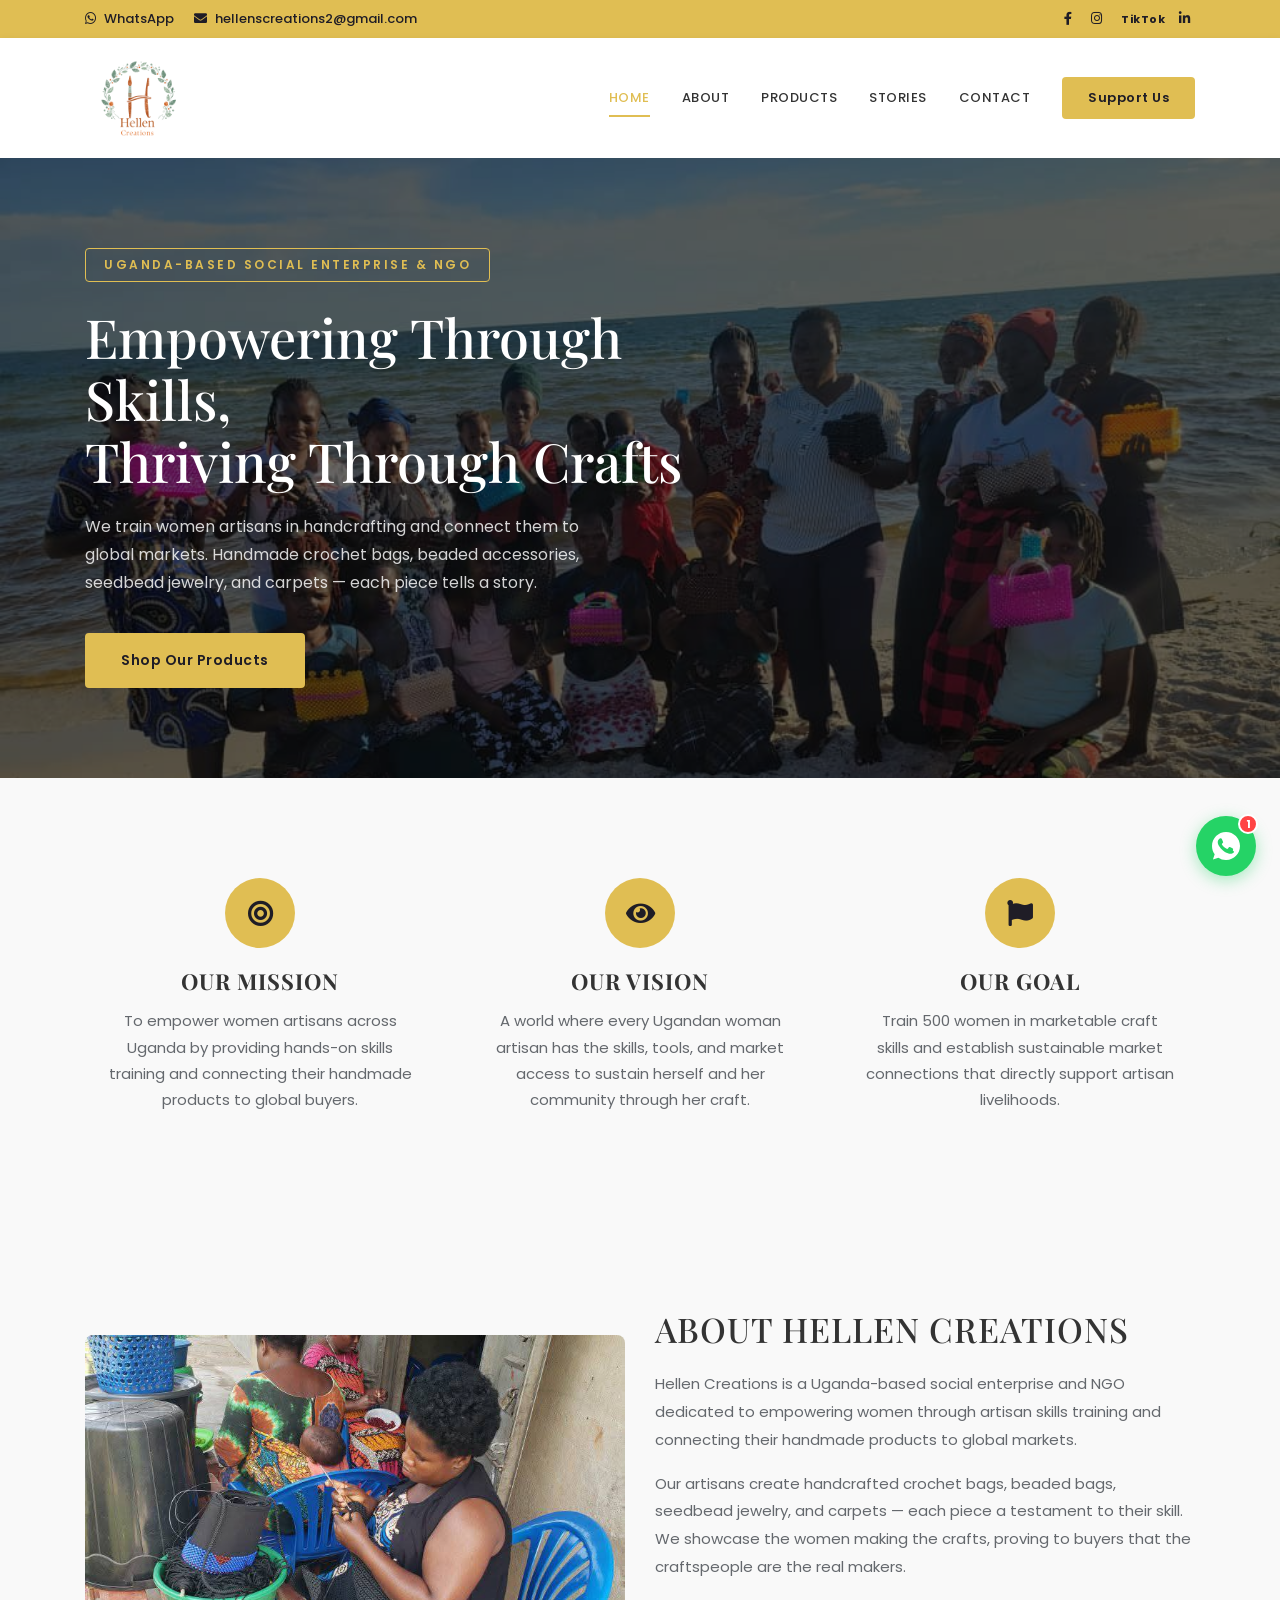
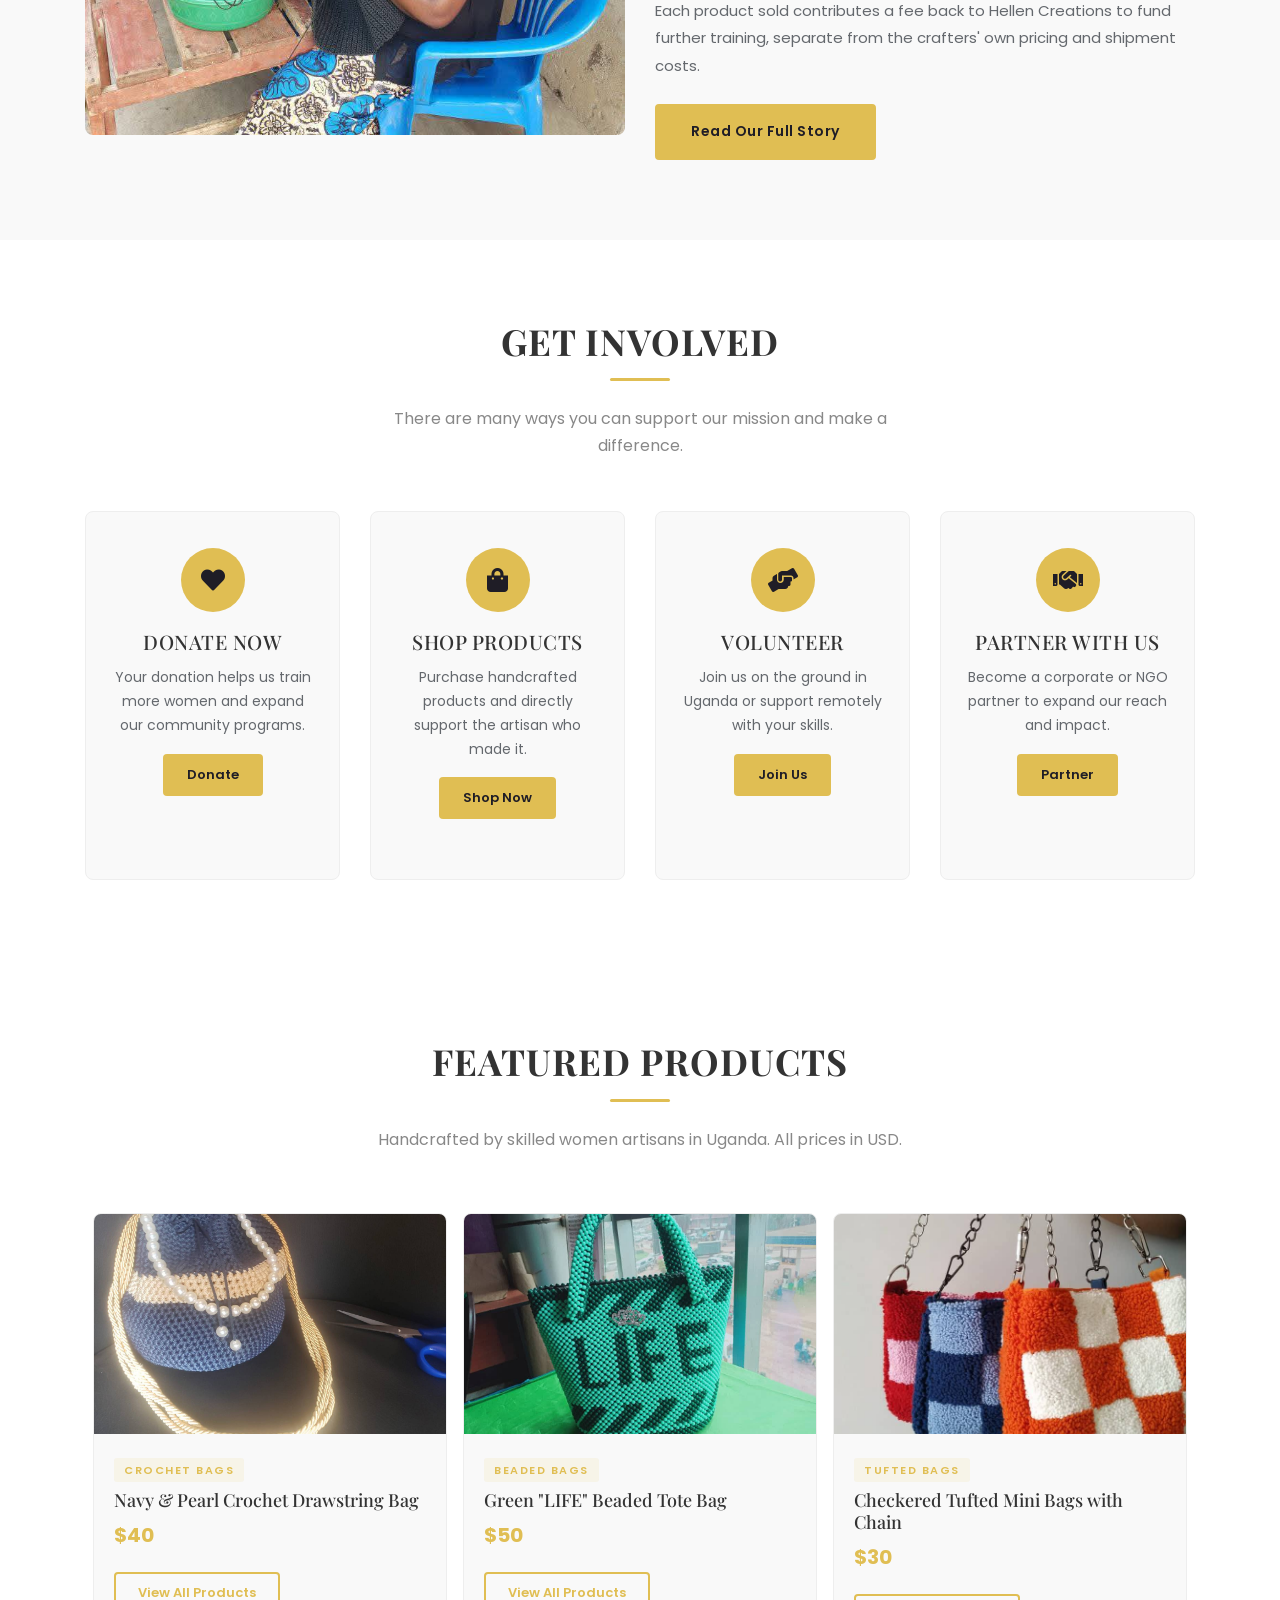
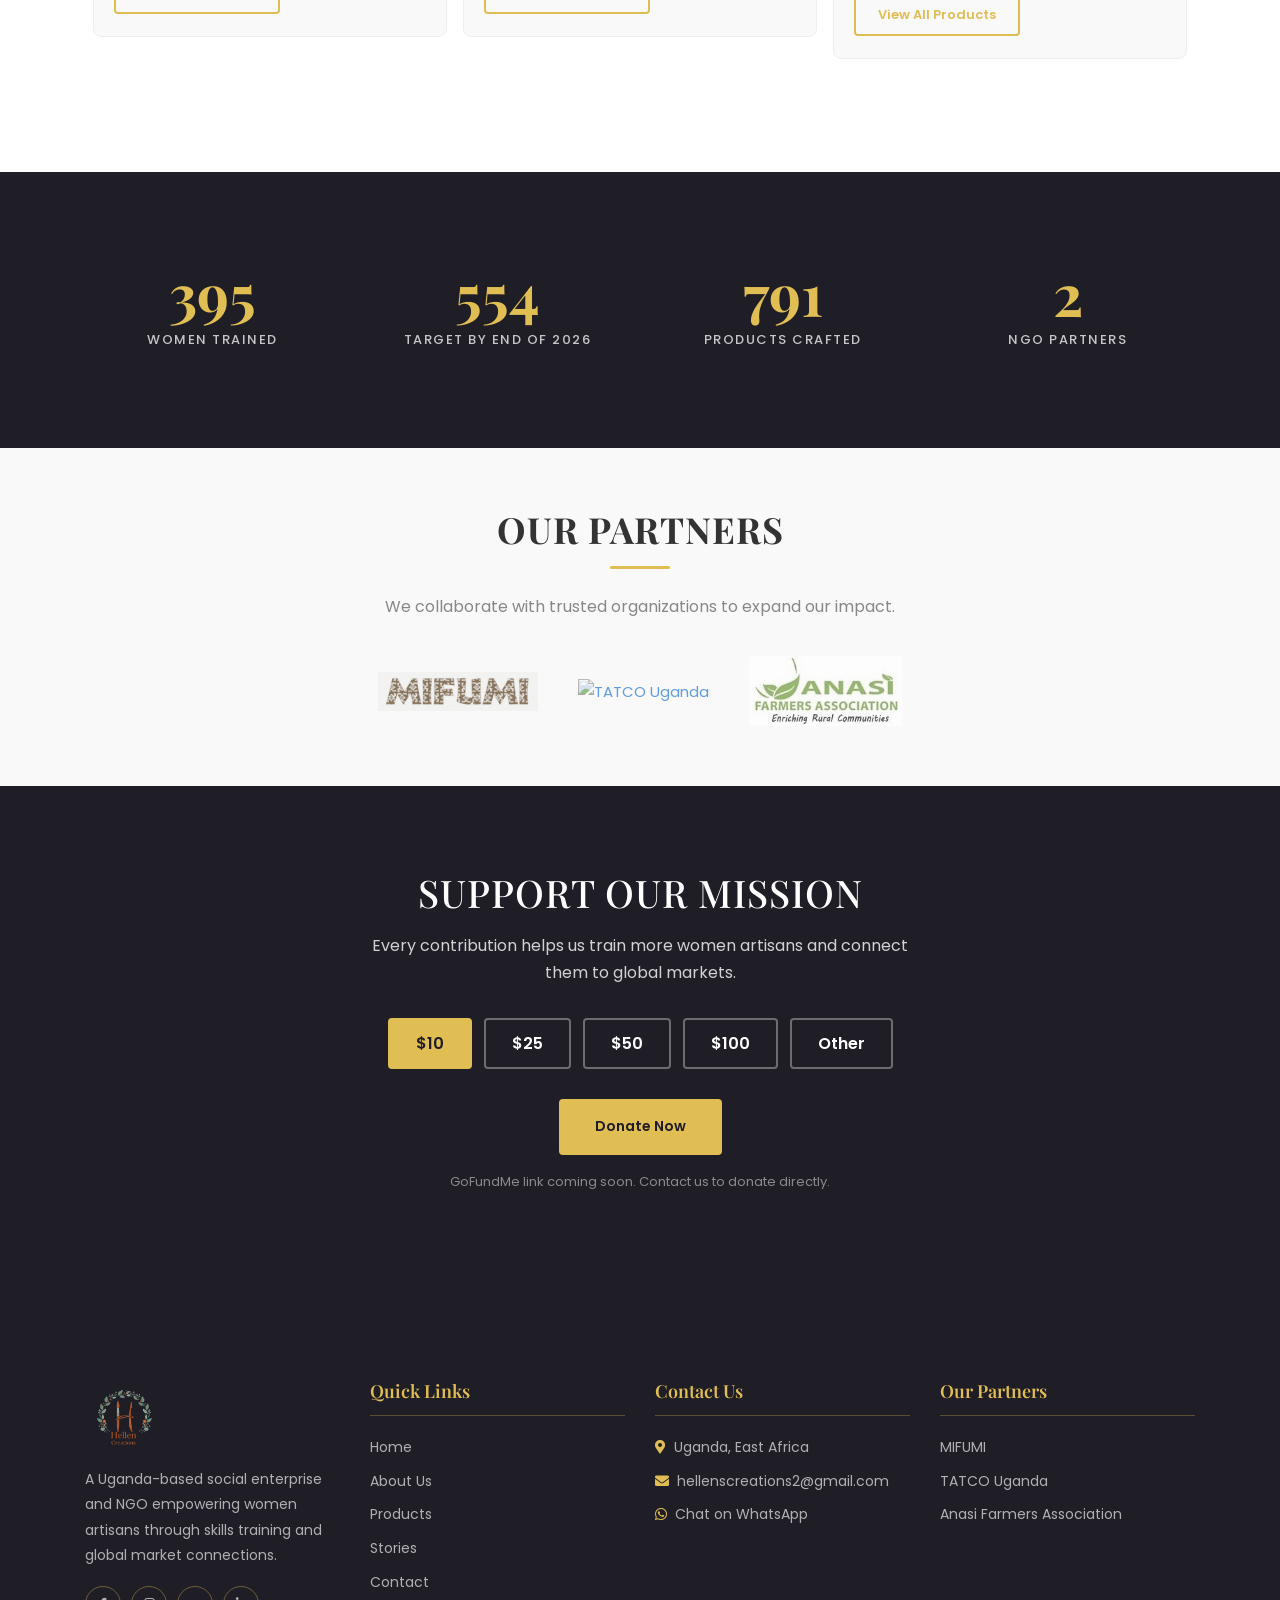
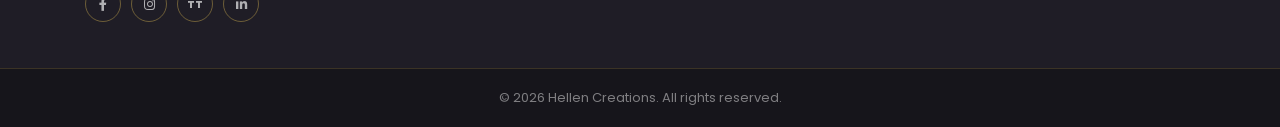
==== commit 99f470a9: "first commit" ====
--- a/index.html
+++ b/index.html
@@ -32,7 +32,7 @@
       <div class="row align-items-center">
         <div class="col-md-7 d-flex align-items-center flex-wrap">
           <a href="https://wa.me/256700474721"><i class="fab fa-whatsapp"></i> WhatsApp</a>
-          <a href="mailto:nyamwengesaudah@gmail.com"><i class="fas fa-envelope"></i> nyamwengesaudah@gmail.com</a>
+          <a href="mailto:hellenscreations2@gmail.com"><i class="fas fa-envelope"></i> hellenscreations2@gmail.com</a>
         </div>
         <div class="col-md-5 text-right top-social d-none d-md-flex justify-content-end align-items-center">
           <a href="#" aria-label="Facebook"><i class="fab fa-facebook-f"></i></a>
@@ -59,6 +59,7 @@
           <li class="nav-item"><a class="nav-link active" href="index.html">Home</a></li>
           <li class="nav-item"><a class="nav-link" href="About.html">About</a></li>
           <li class="nav-item"><a class="nav-link" href="Cause.html">Products</a></li>
+          <li class="nav-item"><a class="nav-link" href="stories.html">Stories</a></li>
           <li class="nav-item"><a class="nav-link" href="contact.html">Contact</a></li>
         </ul>
         <a href="contact.html" class="btn-support ml-lg-3 mt-2 mt-lg-0">Support Us</a>
@@ -67,47 +68,25 @@
   </nav>
   <!-- / Navigation -->
 
-  <!-- ==================== HERO SLIDER ==================== -->
+  <!-- ==================== HERO ==================== -->
   <section class="slider_area p-0">
-    <div class="hero-owl owl-carousel">
-
-      <!-- Slide 1 -->
-      <div class="single-slider" style="background-image:url('img/kids.jpg');background-size:cover;background-position:center;">
-        <div class="slider-overlay"></div>
-        <div class="container" style="position:relative;z-index:2;">
-          <div class="row">
-            <div class="col-xl-8 col-lg-9">
-              <div class="slider-content">
-                <span class="slider-subtitle">Uganda-Based Social Enterprise &amp; NGO</span>
-                <h3>Empowering Through Skills,<br>Thriving Through Crafts</h3>
-                <p>We train women artisans in handcrafting and connect them to global markets. Handmade crochet bags, beaded accessories, seedbead jewelry, and carpets — each piece tells a story.</p>
-                <a href="Cause.html" class="boxed-btn3">Shop Our Products</a>
-              </div>
+    <div class="single-slider" style="background-image:url('grouppic.png');background-size:cover;background-position:center top;">
+      <div class="slider-overlay"></div>
+      <div class="container" style="position:relative;z-index:2;">
+        <div class="row">
+          <div class="col-xl-8 col-lg-9">
+            <div class="slider-content">
+              <span class="slider-subtitle">Uganda-Based Social Enterprise &amp; NGO</span>
+              <h3>Empowering Through Skills,<br>Thriving Through Crafts</h3>
+              <p>We train women artisans in handcrafting and connect them to global markets. Handmade crochet bags, beaded accessories, seedbead jewelry, and carpets — each piece tells a story.</p>
+              <a href="Cause.html" class="boxed-btn3">Shop Our Products</a>
             </div>
           </div>
         </div>
       </div>
-
-      <!-- Slide 2 -->
-      <div class="single-slider" style="background-image:url('img/photo_50_2026-03-17_14-40-14.jpg');background-size:cover;background-position:center;">
-        <div class="slider-overlay"></div>
-        <div class="container">
-          <div class="row">
-            <div class="col-xl-8 col-lg-9">
-              <div class="slider-content">
-                <span class="slider-subtitle">Handcrafted in Uganda — Sold Worldwide</span>
-                <h3>Every Piece Has<br>a Craftswoman Behind It</h3>
-                <p>We believe in transparency — our platform showcases the women making the crafts, proving to buyers that the craftspeople are the real makers.</p>
-                <a href="About.html" class="boxed-btn3">Our Story</a>
-              </div>
-            </div>
-          </div>
-        </div>
-      </div>
-
-    </div>
-  </section>
-  <!-- / Hero Slider -->
+    </div>
+  </section>
+  <!-- / Hero -->
 
   <!-- ==================== MISSION / VISION / GOAL ==================== -->
   <section class="mvg-area p-0" style="padding:70px 0 !important;">
@@ -230,92 +209,90 @@
 
       <div class="products-owl owl-carousel">
 
-        <div class="cause_item">
-          <img src="img/photo_55_2026-03-17_14-40-14.jpg" alt="Navy Pearl Crochet Bag" class="product-img">
-          <div class="cause_text">
-            <h4>Navy Pearl Crochet Bag</h4>
+        <!-- Crochet Bags -->
+        <div class="cause_item">
+          <img src="img/photo_55_2026-03-17_14-40-14.jpg" alt="Navy & Pearl Crochet Drawstring Bag" class="product-img">
+          <div class="cause_text">
+            <span class="product-category">Crochet Bags</span>
+            <h4>Navy &amp; Pearl Crochet Drawstring Bag</h4>
             <span class="product-price">$40</span>
             <a href="Cause.html" class="btn-inquire">View All Products</a>
           </div>
         </div>
 
-        <div class="cause_item">
-          <img src="img/photo_29_2026-03-17_14-40-14.jpg" alt="Uganda Flag Beaded Bag" class="product-img">
-          <div class="cause_text">
-            <h4>Uganda Flag Beaded Bag</h4>
-            <span class="product-price">$45</span>
-            <a href="Cause.html" class="btn-inquire">View All Products</a>
-          </div>
-        </div>
-
-        <div class="cause_item">
-          <img src="img/photo_2_2026-03-17_14-40-14.jpg" alt="Green Gold Earrings" class="product-img">
-          <div class="cause_text">
-            <h4>Green Gold Teardrop Earrings</h4>
+        <!-- Beaded Bags -->
+        <div class="cause_item">
+          <img src="img/photo_50_2026-03-17_14-40-14.jpg" alt="Green 'LIFE' Beaded Tote Bag" class="product-img">
+          <div class="cause_text">
+            <span class="product-category">Beaded Bags</span>
+            <h4>Green "LIFE" Beaded Tote Bag</h4>
+            <span class="product-price">$50</span>
+            <a href="Cause.html" class="btn-inquire">View All Products</a>
+          </div>
+        </div>
+
+        <!-- Tufted Bags -->
+        <div class="cause_item">
+          <img src="img/photo_17_2026-03-17_14-40-14.jpg" alt="Checkered Tufted Mini Bags with Chain" class="product-img">
+          <div class="cause_text">
+            <span class="product-category">Tufted Bags</span>
+            <h4>Checkered Tufted Mini Bags with Chain</h4>
+            <span class="product-price">$30</span>
+            <a href="Cause.html" class="btn-inquire">View All Products</a>
+          </div>
+        </div>
+
+        <!-- Earrings -->
+        <div class="cause_item">
+          <img src="img/photo_2_2026-03-17_14-40-14.jpg" alt="Green, Gold & White Beaded Teardrop Earrings" class="product-img">
+          <div class="cause_text">
+            <span class="product-category">Earrings</span>
+            <h4>Green, Gold &amp; White Beaded Teardrop Earrings</h4>
             <span class="product-price">$20</span>
             <a href="Cause.html" class="btn-inquire">View All Products</a>
           </div>
         </div>
 
-        <div class="cause_item">
-          <img src="img/photo_13_2026-03-17_14-40-14.jpg" alt="Happy Place Heart Rug" class="product-img">
-          <div class="cause_text">
-            <h4>Heart "Happy Place" Rug</h4>
+        <!-- Necklaces -->
+        <div class="cause_item">
+          <img src="img/photo_37_2026-03-17_14-40-14.jpg" alt="Turquoise Beaded Rope Necklace" class="product-img">
+          <div class="cause_text">
+            <span class="product-category">Necklaces</span>
+            <h4>Turquoise Beaded Rope Necklace</h4>
+            <span class="product-price">$25</span>
+            <a href="Cause.html" class="btn-inquire">View All Products</a>
+          </div>
+        </div>
+
+        <!-- Bracelets -->
+        <div class="cause_item">
+          <img src="img/photo_76_2026-03-17_14-40-14.jpg" alt="'LOVE' Seedbead Bracelet" class="product-img">
+          <div class="cause_text">
+            <span class="product-category">Bracelets</span>
+            <h4>"LOVE" Seedbead Bracelet</h4>
+            <span class="product-price">$15</span>
+            <a href="Cause.html" class="btn-inquire">View All Products</a>
+          </div>
+        </div>
+
+        <!-- Tufted Rugs -->
+        <div class="cause_item">
+          <img src="img/photo_13_2026-03-17_14-40-14.jpg" alt="'This Is My Happy Place' Heart Tufted Rug" class="product-img">
+          <div class="cause_text">
+            <span class="product-category">Tufted Rugs</span>
+            <h4>"This Is My Happy Place" Heart Tufted Rug</h4>
             <span class="product-price">$35</span>
             <a href="Cause.html" class="btn-inquire">View All Products</a>
           </div>
         </div>
 
-        <div class="cause_item">
-          <img src="img/photo_17_2026-03-17_14-40-14.jpg" alt="Tufted Mini Bags" class="product-img">
-          <div class="cause_text">
-            <h4>Tufted Mini Bags</h4>
-            <span class="product-price">$30</span>
-            <a href="Cause.html" class="btn-inquire">View All Products</a>
-          </div>
-        </div>
-
-        <div class="cause_item">
-          <img src="img/photo_76_2026-03-17_14-40-14.jpg" alt="LOVE Beaded Bracelet" class="product-img">
-          <div class="cause_text">
-            <h4>LOVE Beaded Bracelet</h4>
-            <span class="product-price">$15</span>
-            <a href="Cause.html" class="btn-inquire">View All Products</a>
-          </div>
-        </div>
-
-        <div class="cause_item">
-          <img src="img/photo_37_2026-03-17_14-40-14.jpg" alt="Turquoise Rope Necklace" class="product-img">
-          <div class="cause_text">
-            <h4>Turquoise Rope Necklace</h4>
-            <span class="product-price">$25</span>
-            <a href="Cause.html" class="btn-inquire">View All Products</a>
-          </div>
-        </div>
-
-        <div class="cause_item">
-          <img src="img/photo_50_2026-03-17_14-40-14.jpg" alt="Green Crown Beaded Tote" class="product-img">
-          <div class="cause_text">
-            <h4>Green Crown Beaded Tote</h4>
-            <span class="product-price">$50</span>
-            <a href="Cause.html" class="btn-inquire">View All Products</a>
-          </div>
-        </div>
-
-        <div class="cause_item">
-          <img src="img/photo_77_2026-03-17_14-40-14.jpg" alt="Mt Fuji Tufted Art" class="product-img">
-          <div class="cause_text">
-            <h4>Mt. Fuji Tufted Art</h4>
+        <!-- Tufted Wall Art -->
+        <div class="cause_item">
+          <img src="img/photo_77_2026-03-17_14-40-14.jpg" alt="Mt. Fuji & Torii Gate Tufted Wall Art" class="product-img">
+          <div class="cause_text">
+            <span class="product-category">Tufted Wall Art</span>
+            <h4>Mt. Fuji &amp; Torii Gate Tufted Wall Art</h4>
             <span class="product-price">$40</span>
-            <a href="Cause.html" class="btn-inquire">View All Products</a>
-          </div>
-        </div>
-
-        <div class="cause_item">
-          <img src="img/photo_24_2026-03-17_14-40-14.jpg" alt="Rasta Crochet Outfit" class="product-img">
-          <div class="cause_text">
-            <h4>Rasta Crochet Outfit</h4>
-            <span class="product-price">$60</span>
             <a href="Cause.html" class="btn-inquire">View All Products</a>
           </div>
         </div>
@@ -332,14 +309,21 @@
 
         <div class="col-lg-3 col-md-6">
           <div class="single_counter">
-            <span class="counter-number" data-count="50">0</span>
+            <span class="counter-number" data-count="500">0</span>
             <h4 class="counter-label">Women Trained</h4>
           </div>
         </div>
 
         <div class="col-lg-3 col-md-6">
           <div class="single_counter">
-            <span class="counter-number" data-count="200">0</span>
+            <span class="counter-number" data-count="700">0</span>
+            <h4 class="counter-label">Target by End of 2026</h4>
+          </div>
+        </div>
+
+        <div class="col-lg-3 col-md-6">
+          <div class="single_counter">
+            <span class="counter-number" data-count="1000">0</span>
             <h4 class="counter-label">Products Crafted</h4>
           </div>
         </div>
@@ -348,13 +332,6 @@
           <div class="single_counter">
             <span class="counter-number" data-count="3">0</span>
             <h4 class="counter-label">NGO Partners</h4>
-          </div>
-        </div>
-
-        <div class="col-lg-3 col-md-6">
-          <div class="single_counter">
-            <span class="counter-number" data-count="10">0</span>
-            <h4 class="counter-label">Communities Reached</h4>
           </div>
         </div>
 
@@ -434,6 +411,7 @@
             <li><a href="index.html">Home</a></li>
             <li><a href="About.html">About Us</a></li>
             <li><a href="Cause.html">Products</a></li>
+            <li><a href="stories.html">Stories</a></li>
             <li><a href="contact.html">Contact</a></li>
           </ul>
         </div>
@@ -444,8 +422,8 @@
           <ul>
             <li><i class="fas fa-map-marker-alt" style="color:var(--hc-gold);margin-right:8px;"></i>Uganda, East Africa</li>
             <li>
-              <a href="mailto:nyamwengesaudah@gmail.com">
-                <i class="fas fa-envelope" style="color:var(--hc-gold);margin-right:8px;"></i>nyamwengesaudah@gmail.com
+              <a href="mailto:hellenscreations2@gmail.com">
+                <i class="fas fa-envelope" style="color:var(--hc-gold);margin-right:8px;"></i>hellenscreations2@gmail.com
               </a>
             </li>
             <li>
--- a/css/hellen-overrides.css
+++ b/css/hellen-overrides.css
@@ -612,6 +612,20 @@
 
 .cause_text { padding: 22px 20px !important; }
 
+.product-category {
+  display: inline-block;
+  font-family: 'Poppins', sans-serif !important;
+  font-size: 11px !important;
+  font-weight: 600;
+  text-transform: uppercase;
+  letter-spacing: 1.5px;
+  color: var(--hc-gold) !important;
+  background-color: rgba(224,190,83,0.1);
+  padding: 3px 10px;
+  border-radius: 3px;
+  margin-bottom: 8px;
+}
+
 .cause_text h4 { font-size: 18px !important; margin-bottom: 6px !important; }
 
 .product-price {
@@ -1637,3 +1651,59 @@
     right: -8px;
   }
 }
+
+/* ============ COLLAGE GALLERY ============ */
+.collage-gallery {
+  display: grid;
+  grid-template-columns: repeat(4, 1fr);
+  grid-auto-rows: 180px;
+  gap: 6px;
+}
+
+.collage-item {
+  overflow: hidden;
+  border-radius: 4px;
+  cursor: pointer;
+  position: relative;
+}
+
+.collage-item img {
+  width: 100%;
+  height: 100%;
+  object-fit: cover;
+  display: block;
+  transition: transform 0.4s ease, filter 0.4s ease;
+}
+
+.collage-item:hover img {
+  transform: scale(1.06);
+  filter: brightness(0.85);
+}
+
+/* Span 2 columns */
+.collage-wide {
+  grid-column: span 2;
+}
+
+/* Span 2 rows */
+.collage-tall {
+  grid-row: span 2;
+}
+
+@media (max-width: 991px) {
+  .collage-gallery {
+    grid-template-columns: repeat(3, 1fr);
+    grid-auto-rows: 160px;
+  }
+}
+
+@media (max-width: 576px) {
+  .collage-gallery {
+    grid-template-columns: repeat(2, 1fr);
+    grid-auto-rows: 130px;
+    gap: 4px;
+  }
+  .collage-wide {
+    grid-column: span 2;
+  }
+}
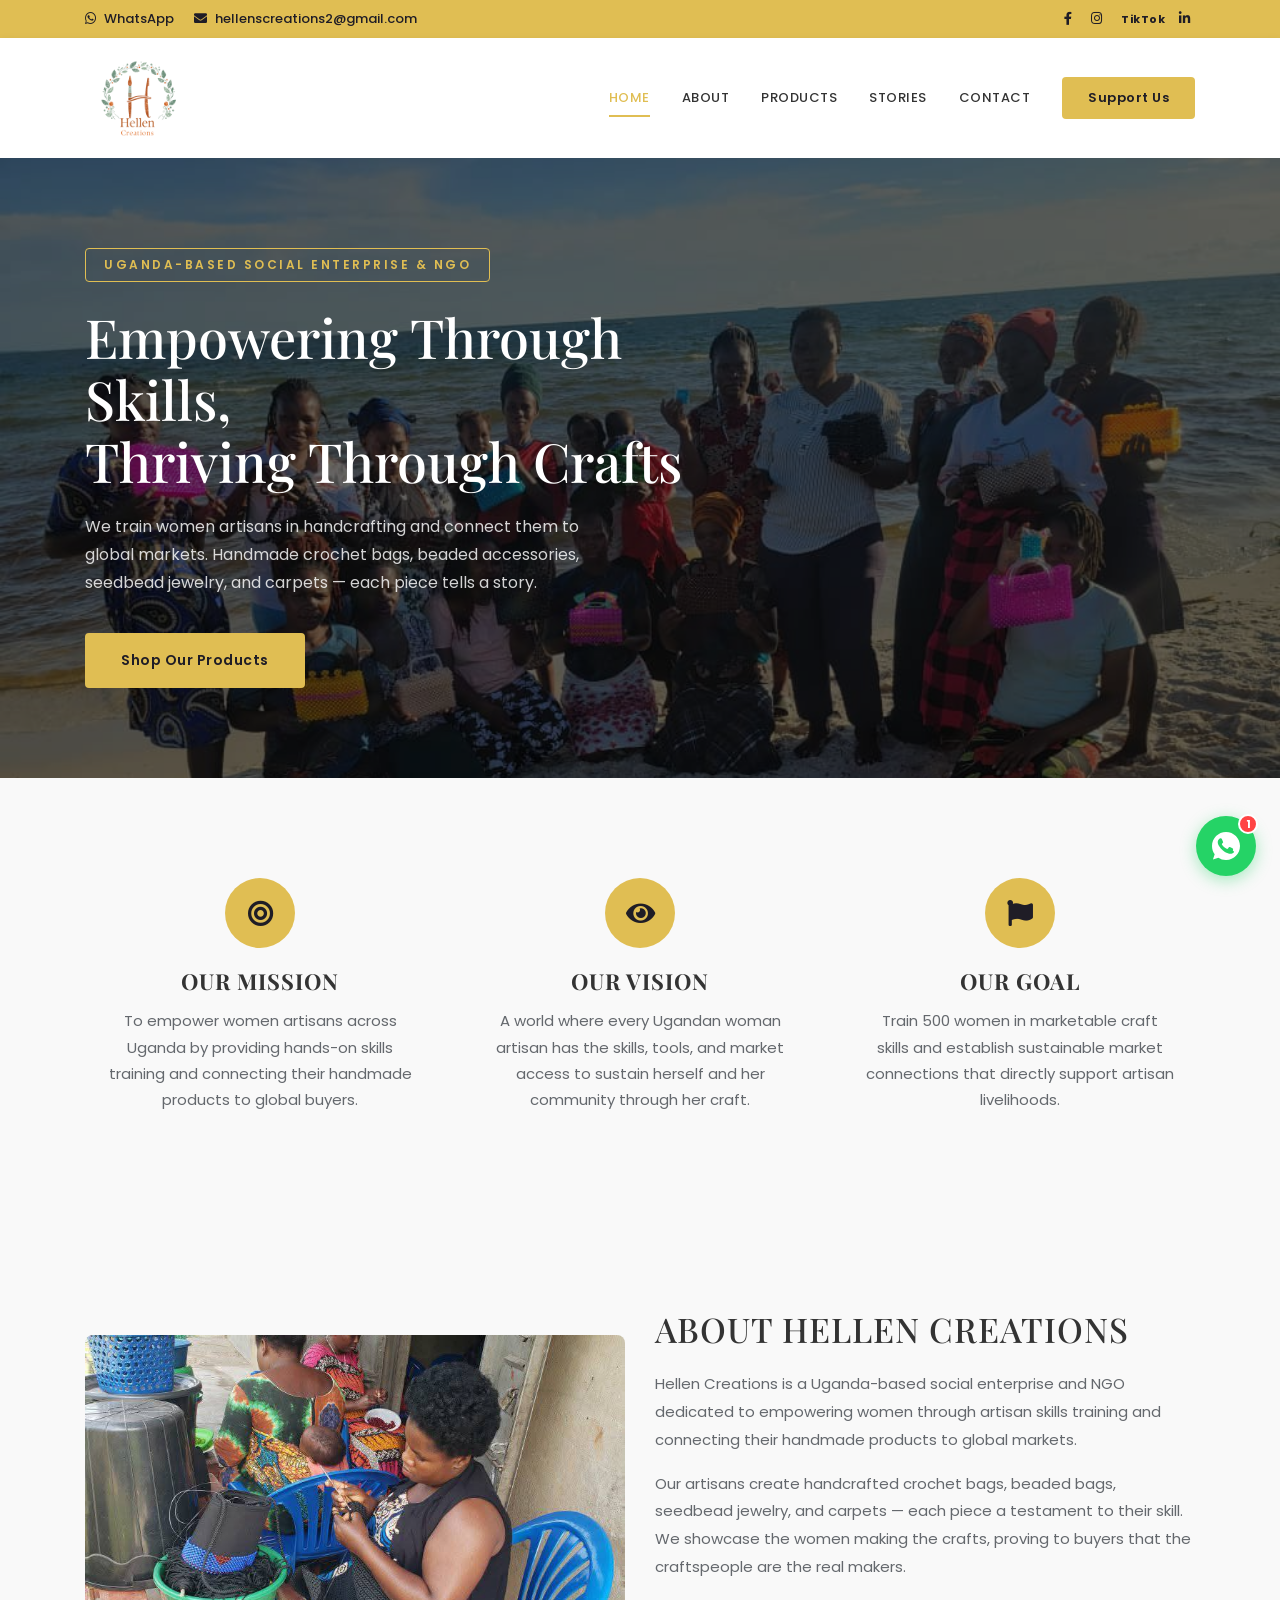
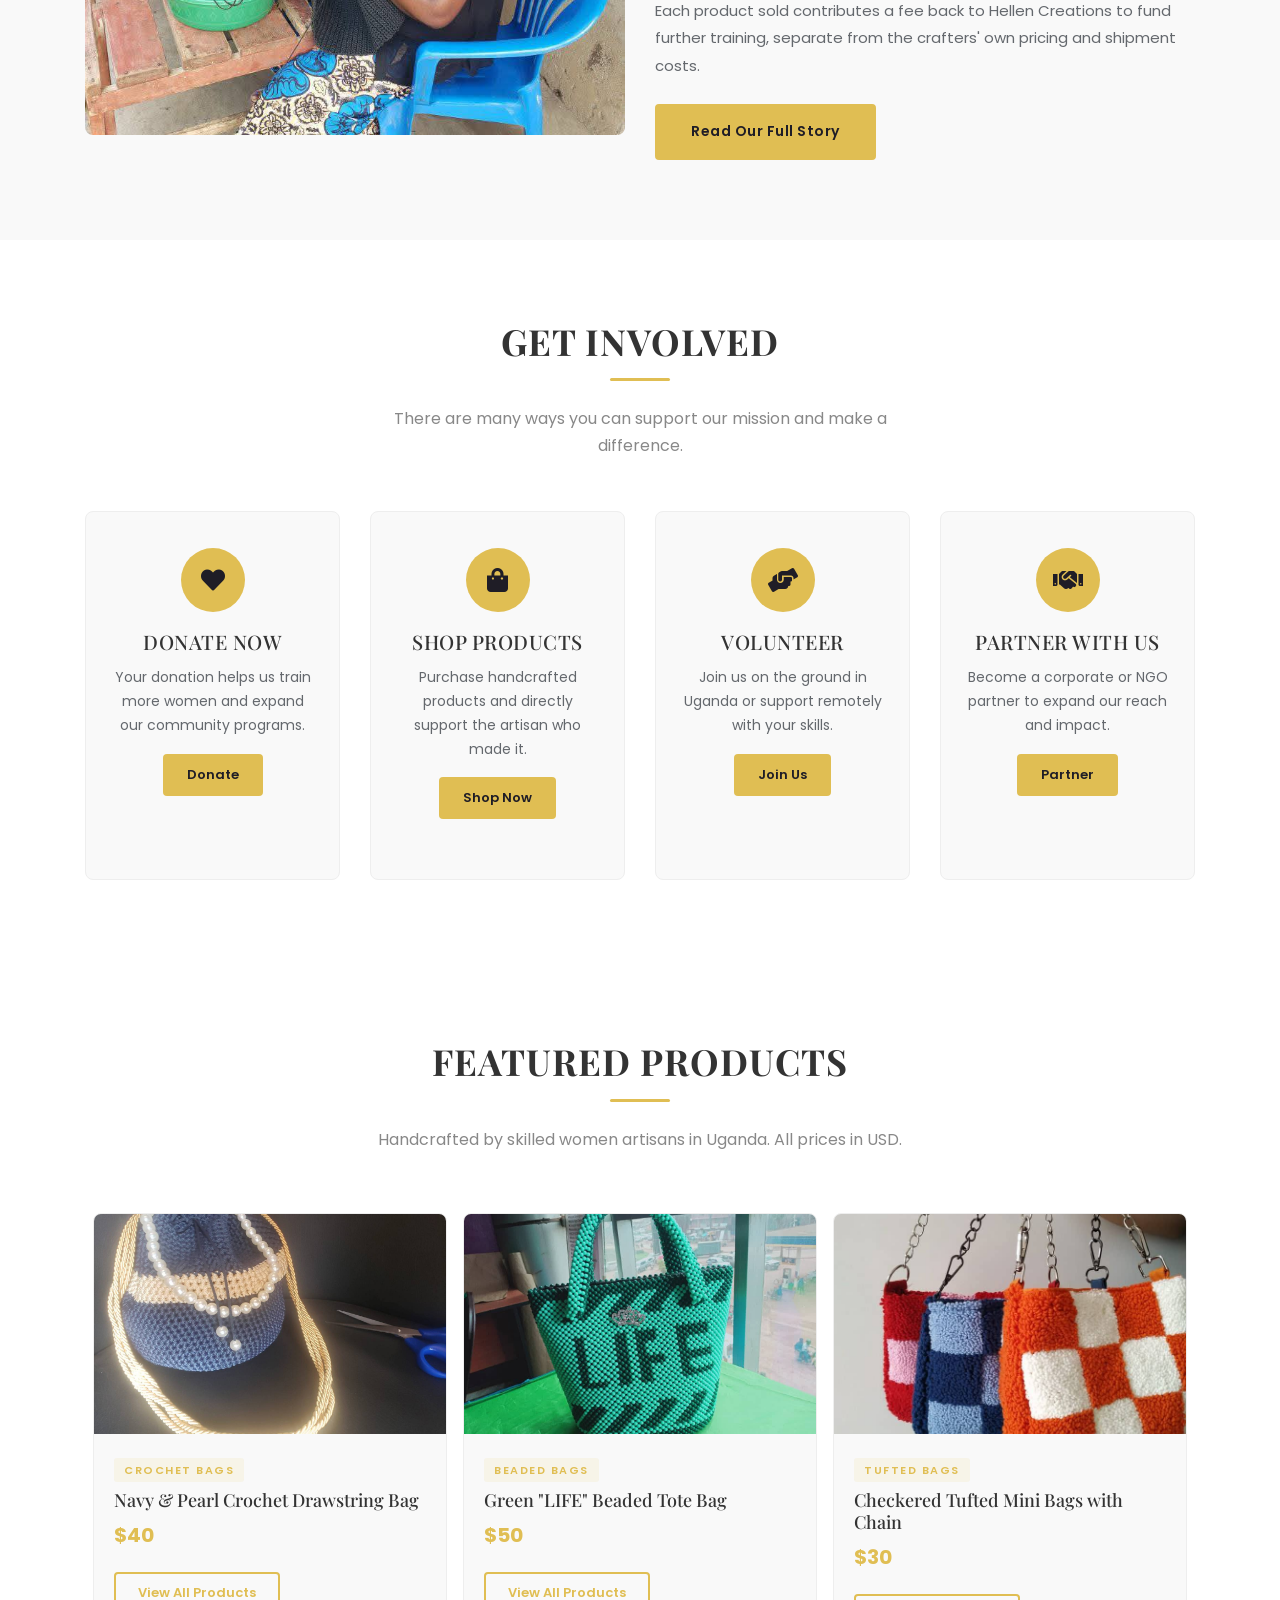
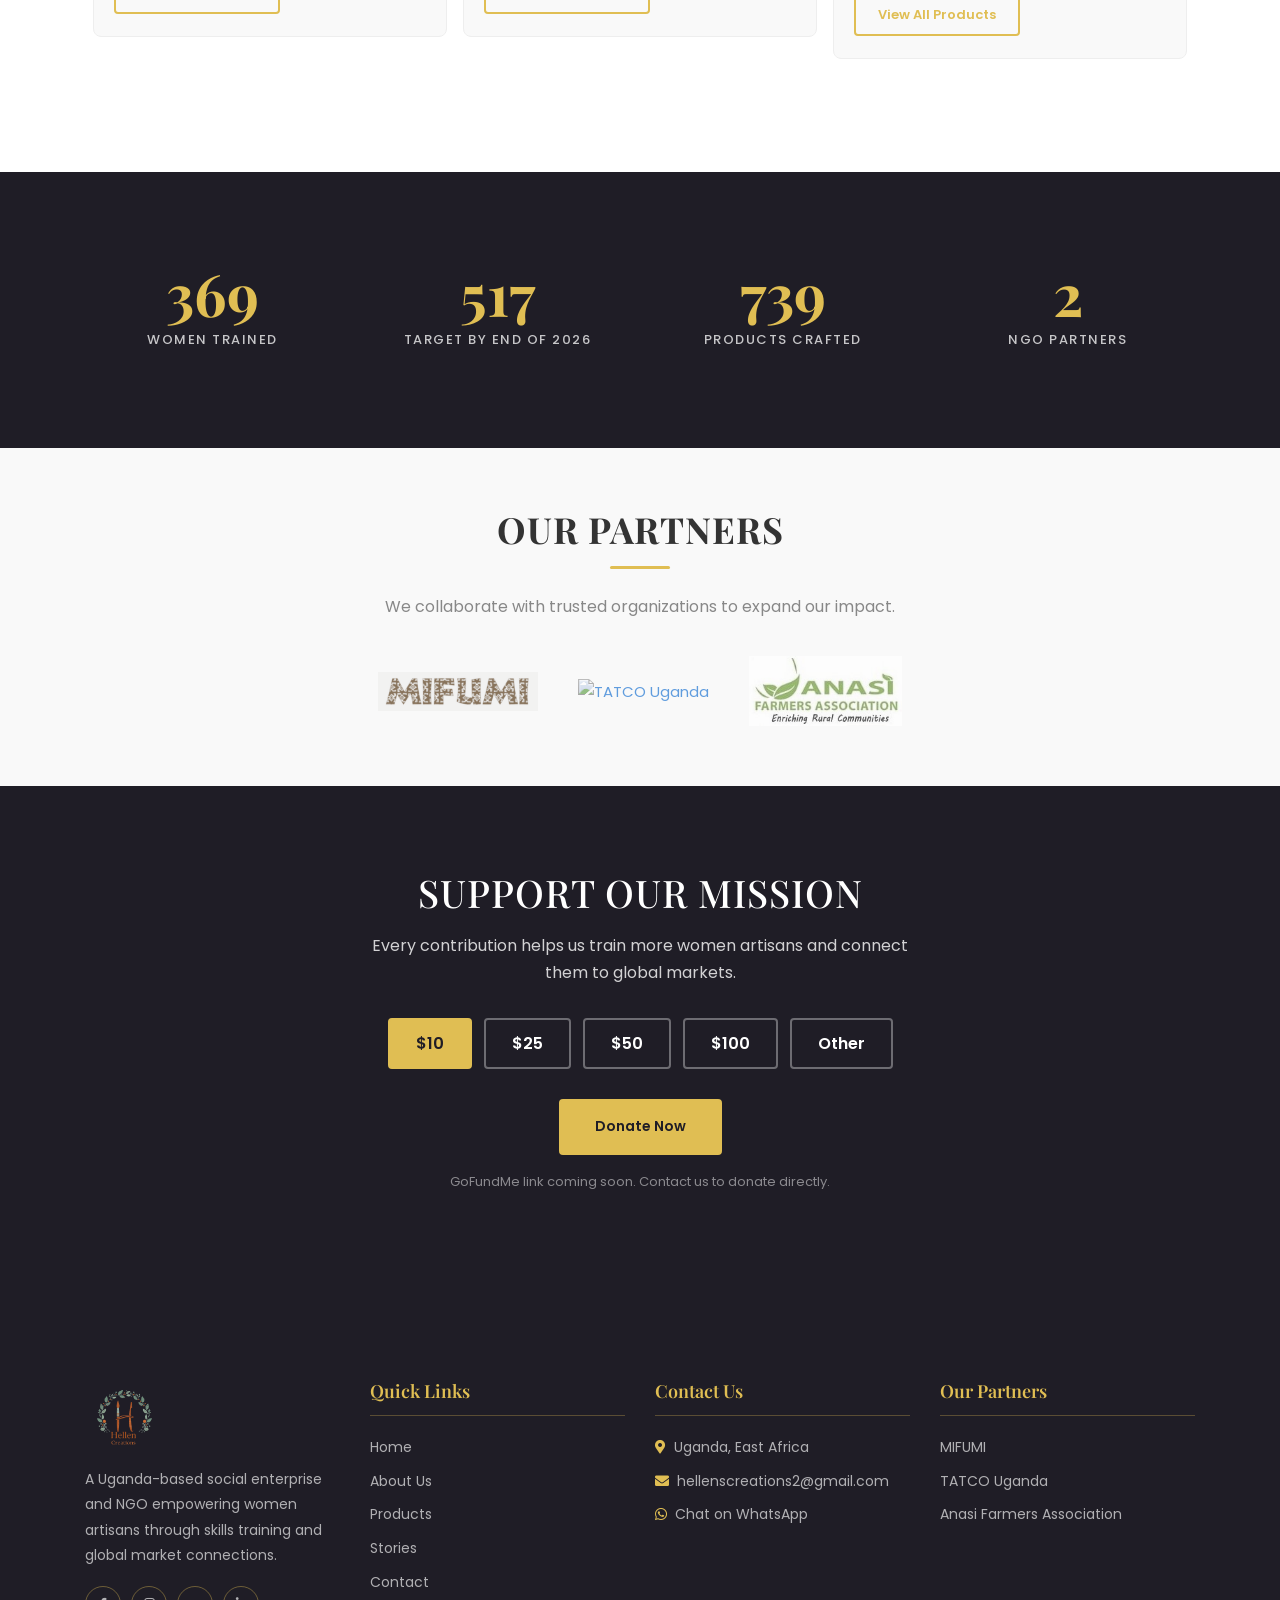
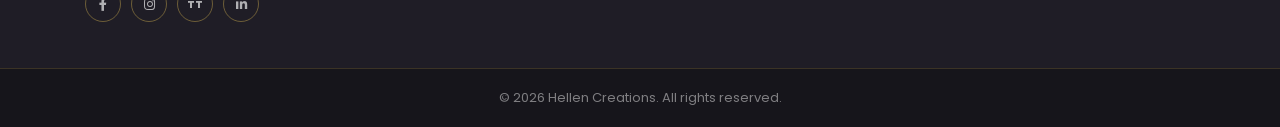
==== commit 2b975f49: "Move images to img/ dir, add founder story, favicon, and cleanup - Move all images from root to img/" ====
--- a/index.html
+++ b/index.html
@@ -3,6 +3,7 @@
 <head>
   <meta charset="UTF-8">
   <meta name="viewport" content="width=device-width, initial-scale=1.0">
+  <link rel="icon" type="image/png" href="img/tp-logo-hc.png">
   <title>Hellen Creations — Empowering Women Artisans in Uganda</title>
   <meta name="description" content="Hellen Creations is a Uganda-based social enterprise training women artisans in handcrafting and connecting them to global markets.">
 
@@ -70,7 +71,7 @@
 
   <!-- ==================== HERO ==================== -->
   <section class="slider_area p-0">
-    <div class="single-slider" style="background-image:url('grouppic.png');background-size:cover;background-position:center top;">
+    <div class="single-slider" style="background-image:url('img/grouppic.png');background-size:cover;background-position:center top;">
       <div class="slider-overlay"></div>
       <div class="container" style="position:relative;z-index:2;">
         <div class="row">
@@ -359,7 +360,7 @@
           <img src="https://tatcoug.org/wp-content/uploads/2023/02/cropped-unnamed.png" alt="TATCO Uganda">
         </a>
         <a href="https://anasifarmers.org/" target="_blank" rel="noopener noreferrer">
-          <img src="anasifarmers.png" alt="Anasi Farmers Association">
+          <img src="img/anasifarmers.png" alt="Anasi Farmers Association">
         </a>
       </div>
     </div>
